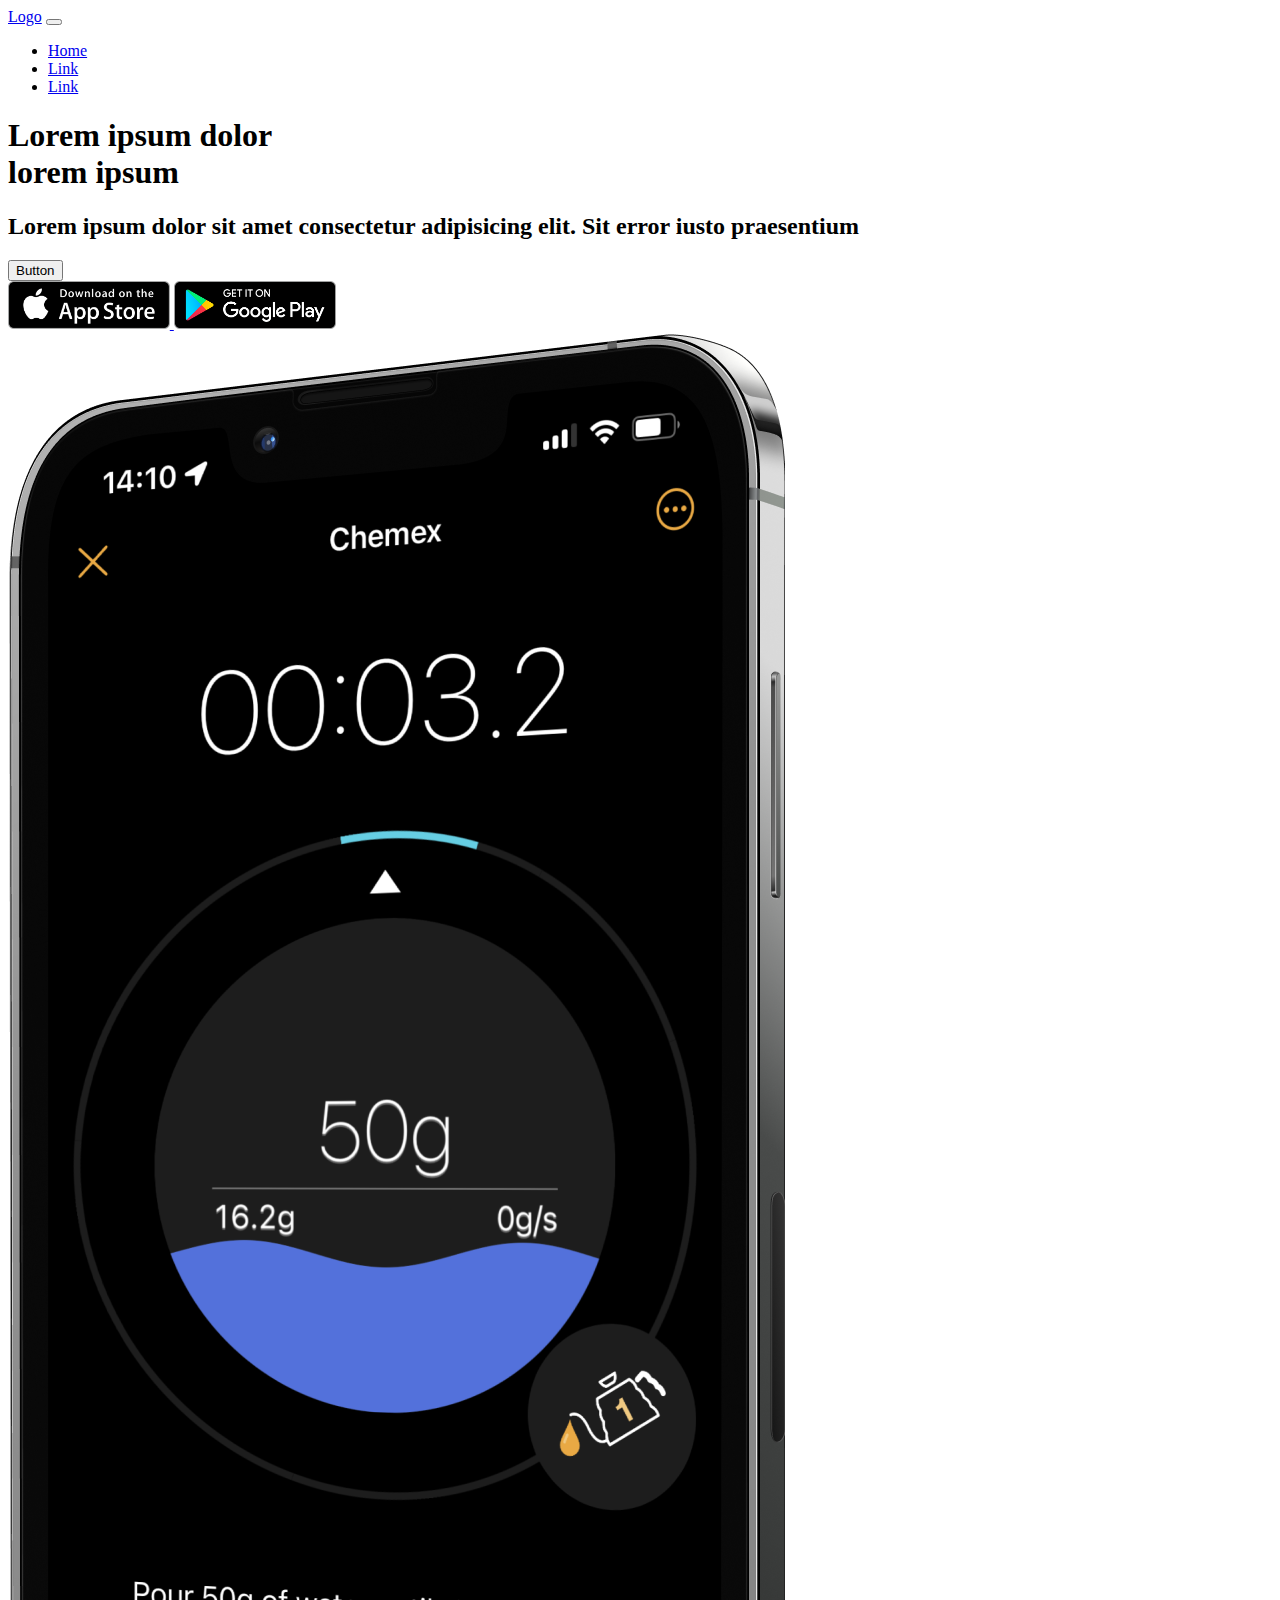
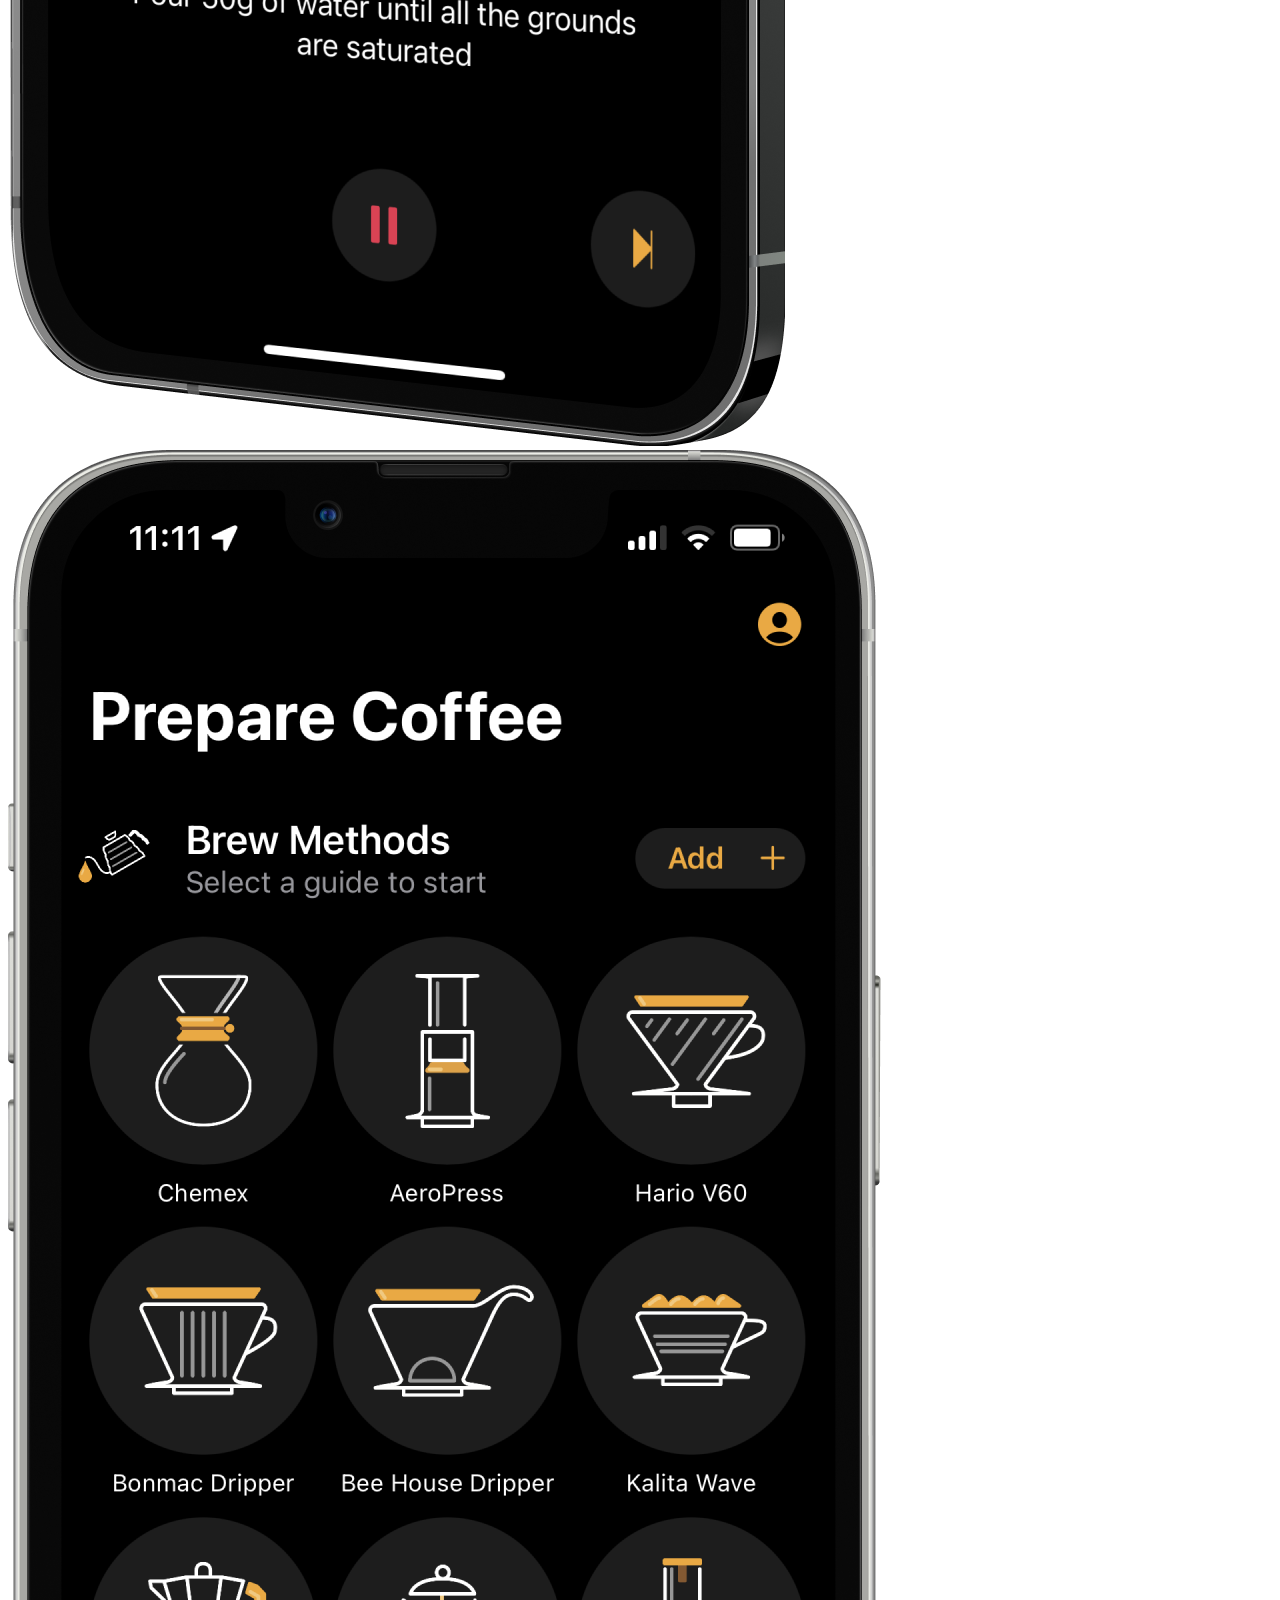
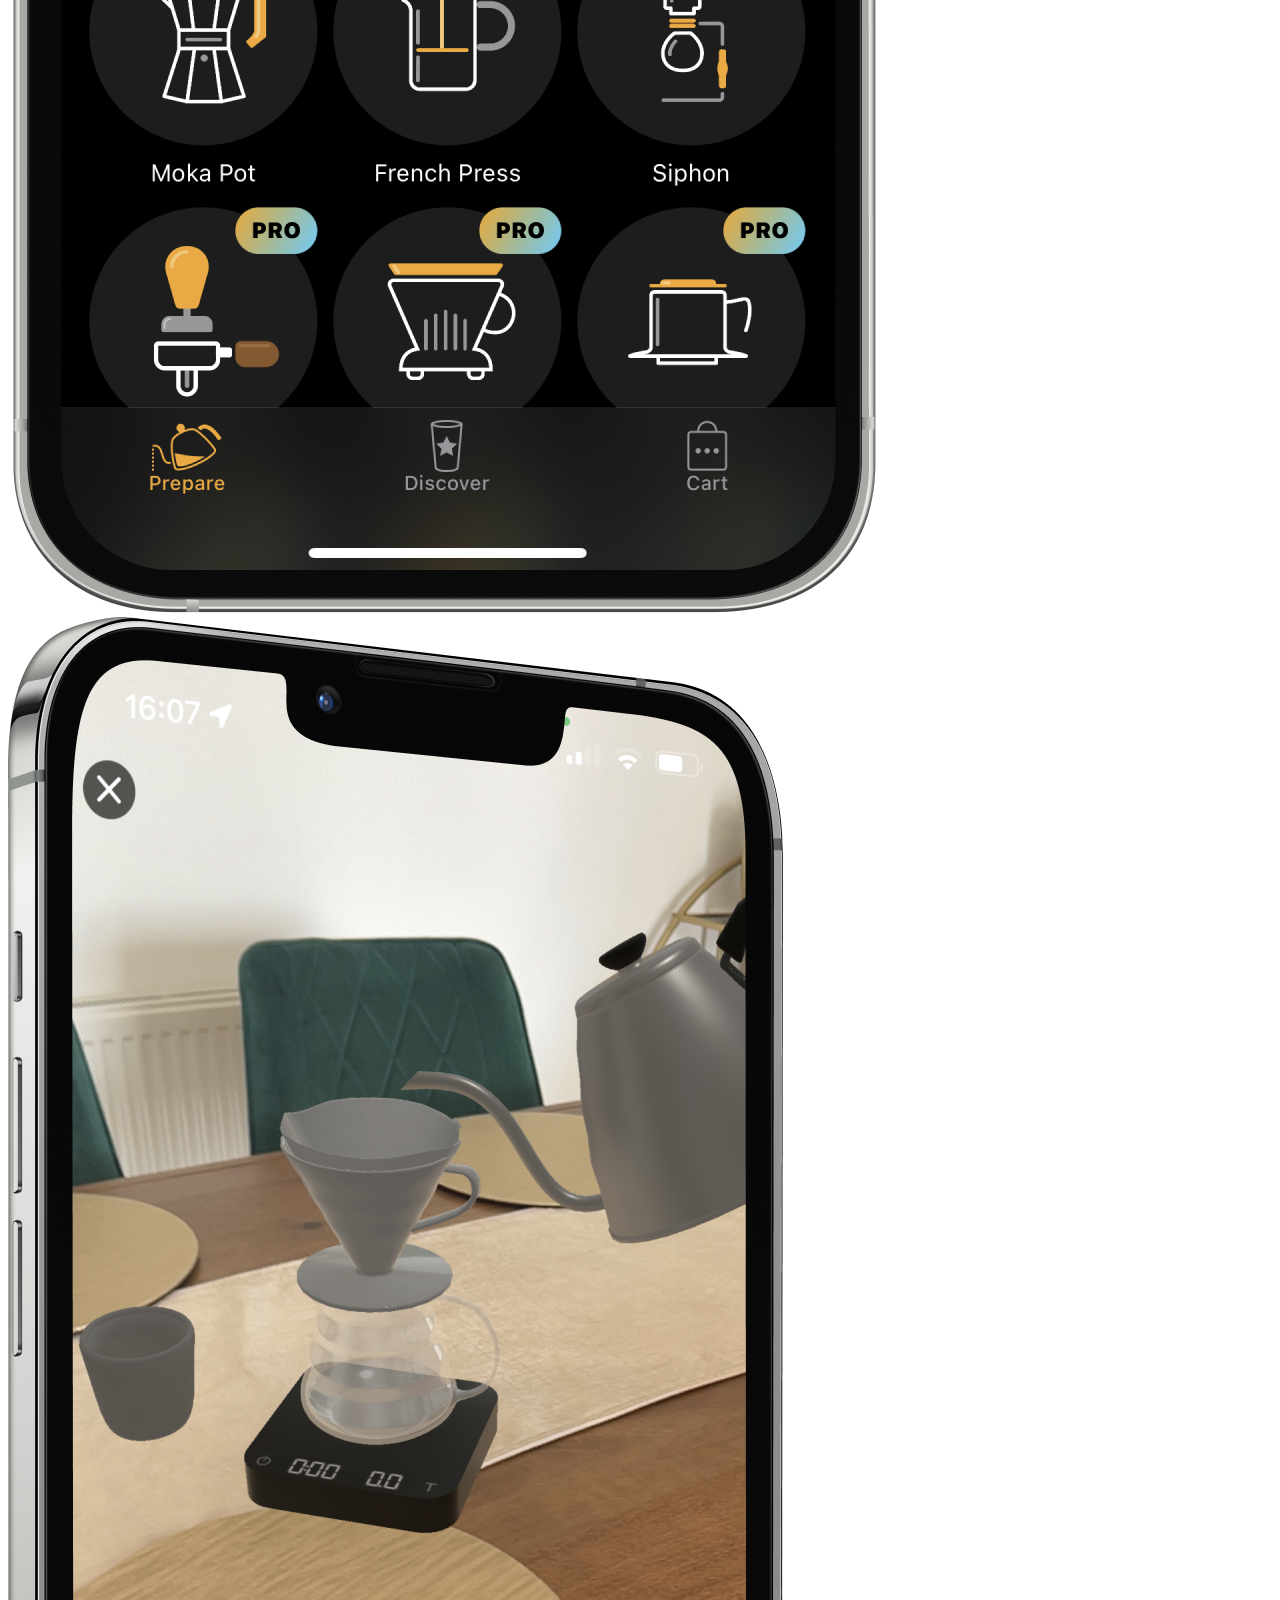
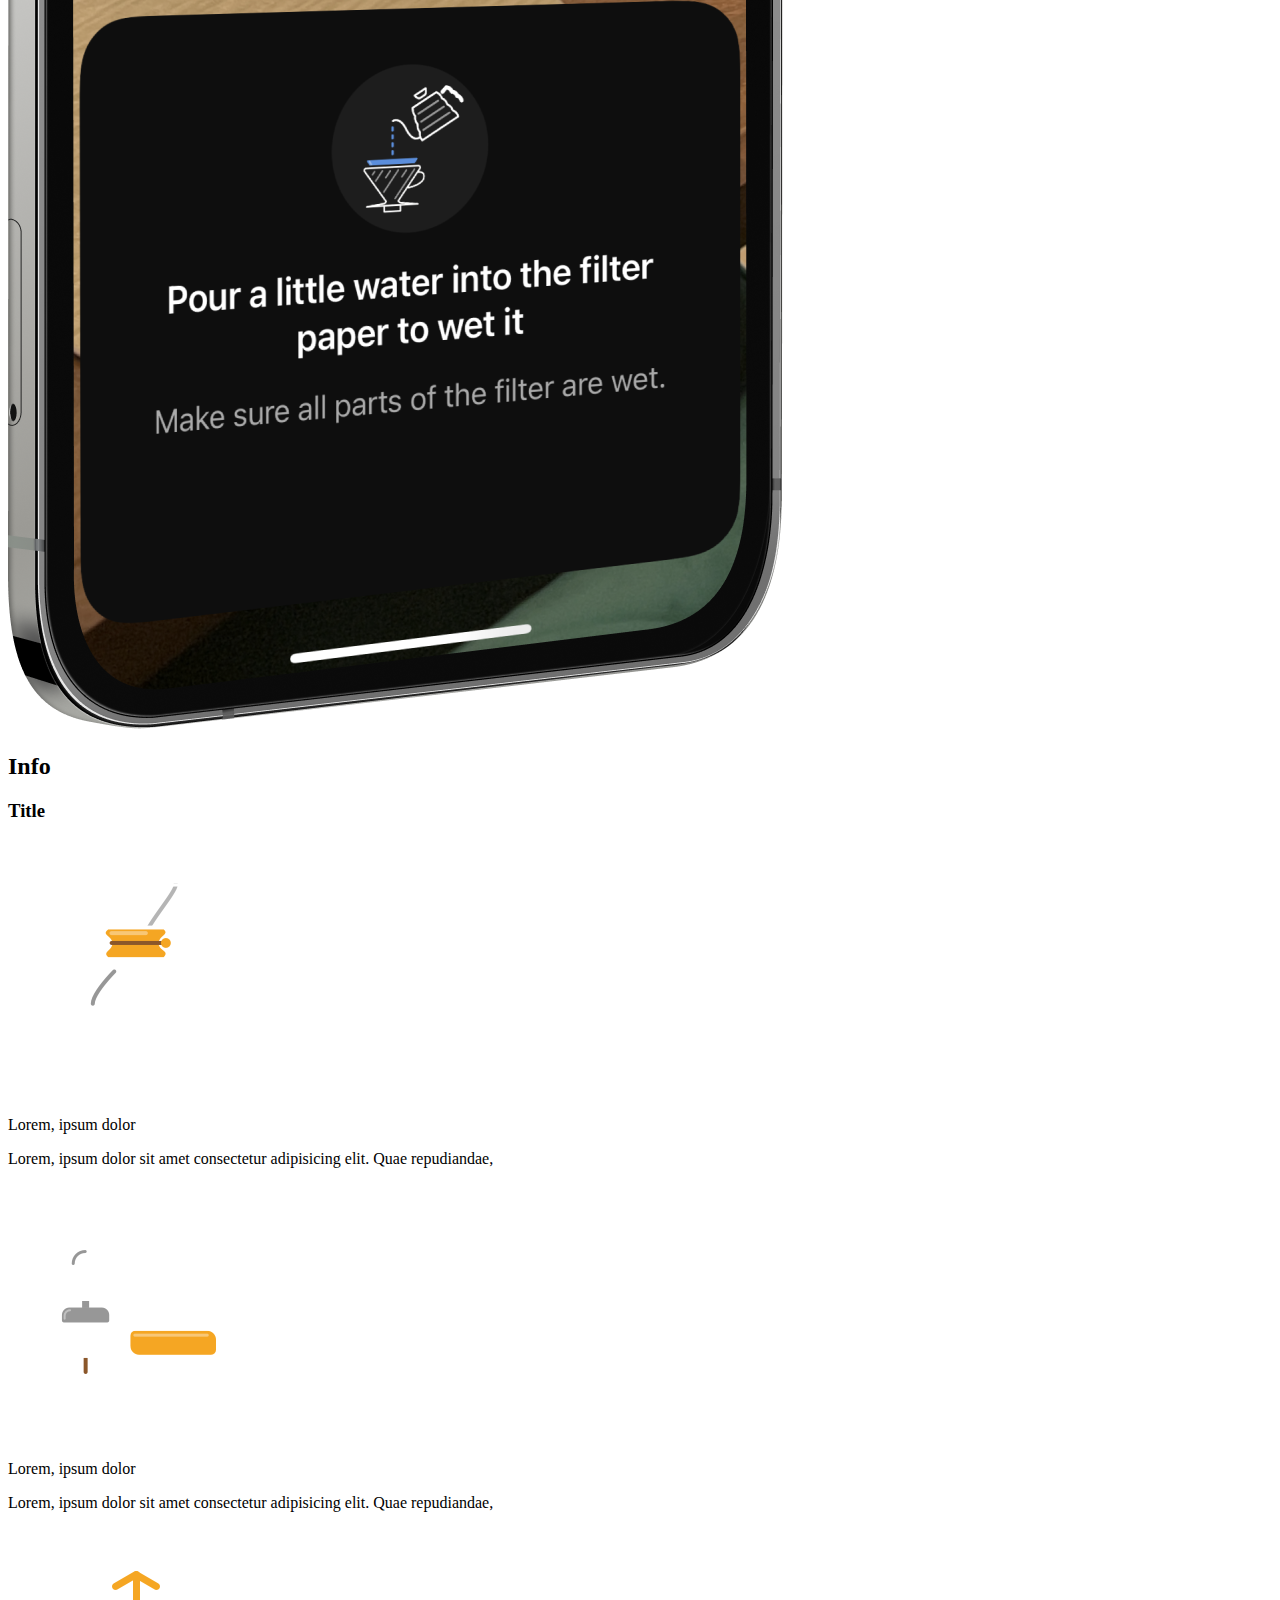
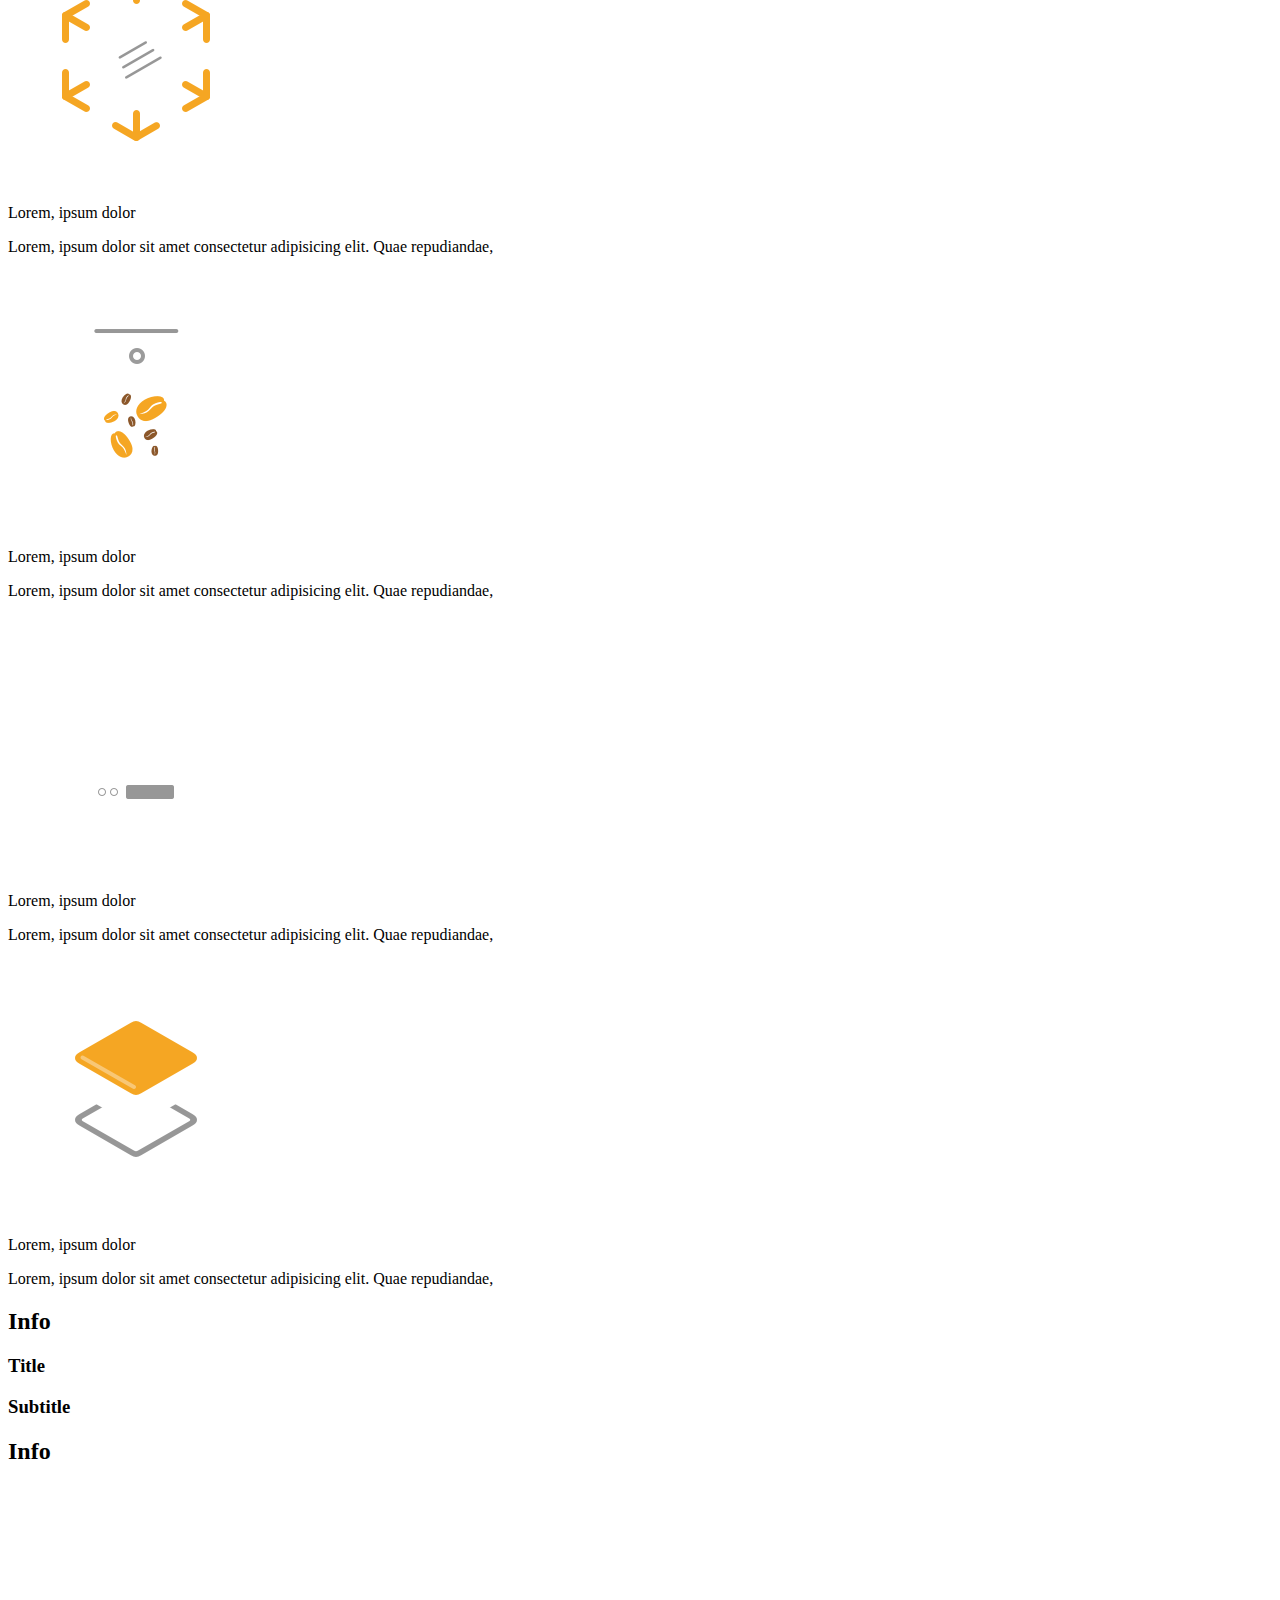
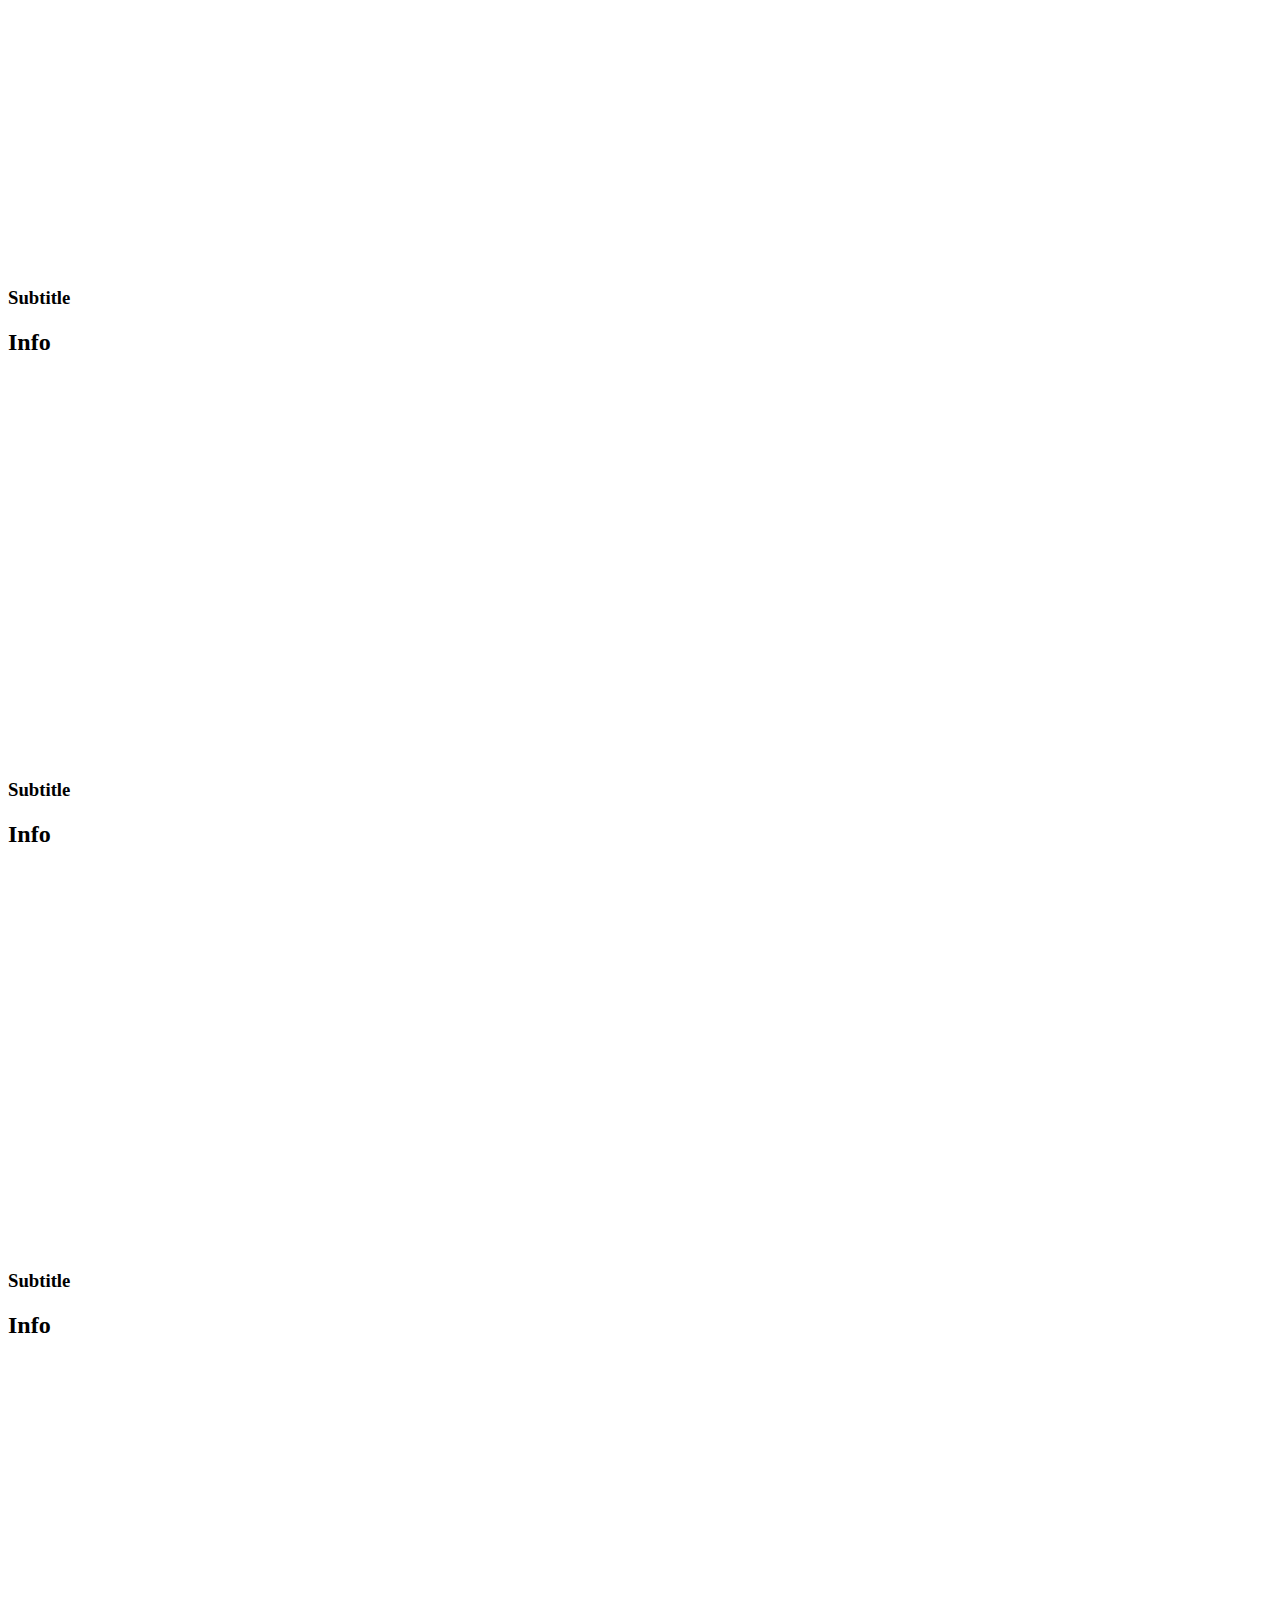
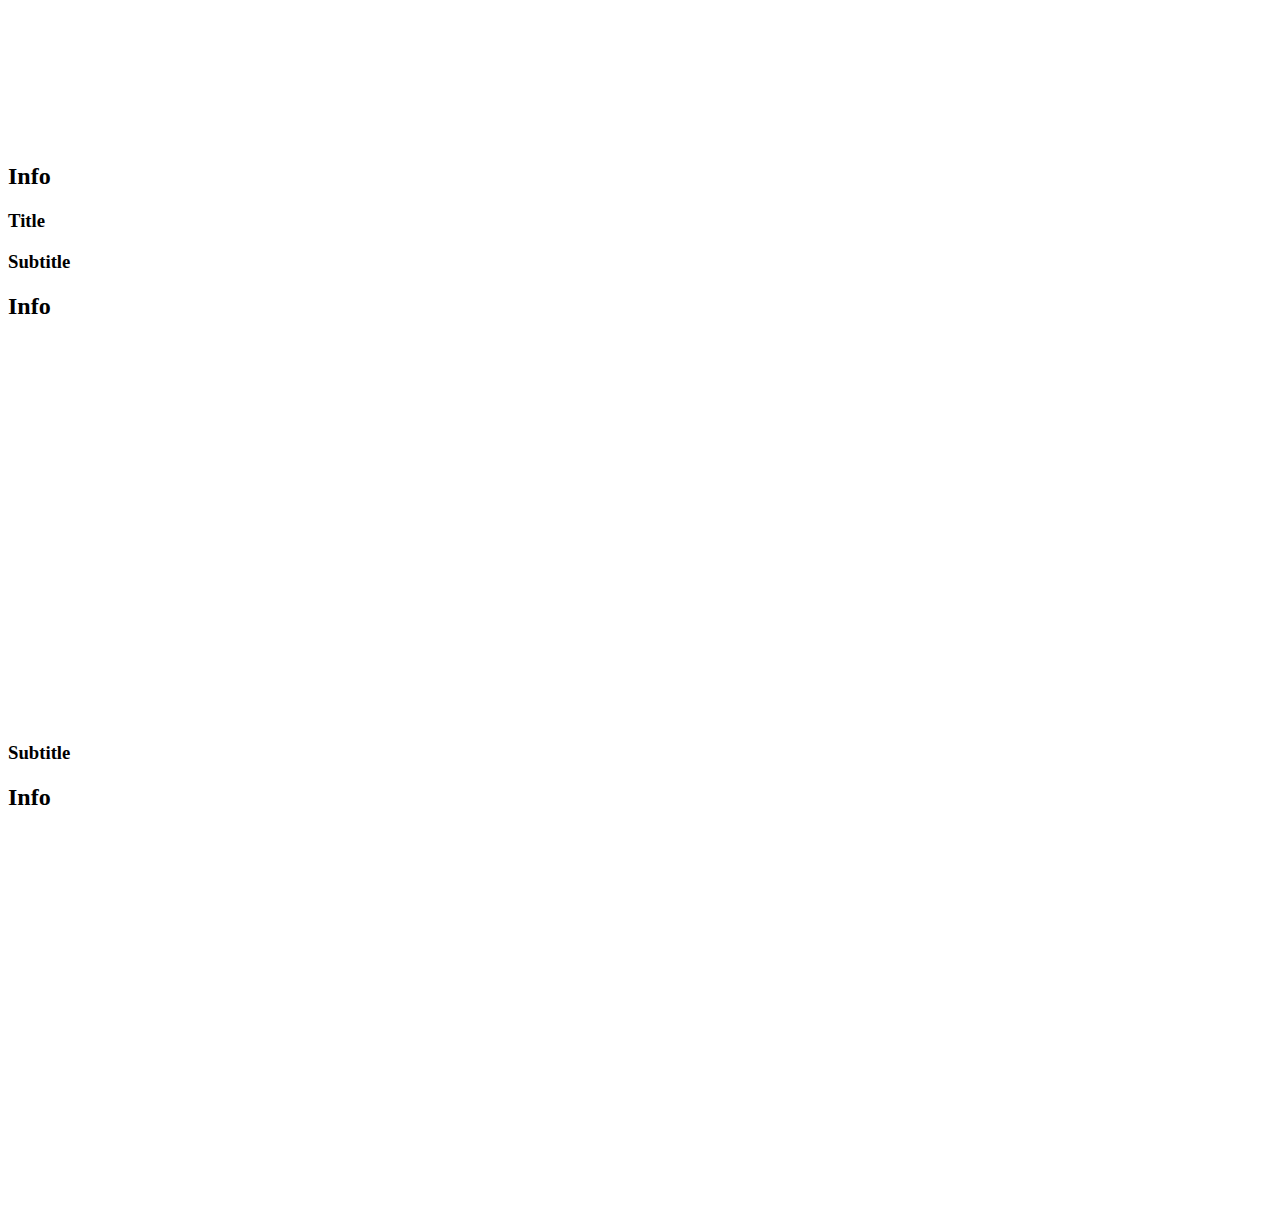
==== index.html @ 311f4de8 "Added assets. Create the style.css file for custom CSS Classes needed." ====
<!DOCTYPE html>
<html lang="en">
  <head>
    <meta charset="utf-8" />
    <meta name="viewport" content="width=device-width, initial-scale=1" />
    <title>Bootstrap demo</title>
    <link
      href="https://cdn.jsdelivr.net/npm/bootstrap@5.3.0-alpha3/dist/css/bootstrap.min.css"
      rel="stylesheet"
      integrity="sha384-KK94CHFLLe+nY2dmCWGMq91rCGa5gtU4mk92HdvYe+M/SXH301p5ILy+dN9+nJOZ"
      crossorigin="anonymous"
    />
    <link rel="stylesheet" href="./assets/css/style.css" />
  </head>
  <body class="bg-black text-white">
    <header>
      <nav class="navbar navbar-expand-lg navbar-dark">
        <div class="container">
          <a class="navbar-brand" href="/">Logo</a>
          <button
            class="navbar-toggler"
            type="button"
            data-bs-toggle="collapse"
            data-bs-target="#btn-toggler"
            aria-controls="btn-toggler"
            aria-expanded="false"
            aria-label="Toggle navigation"
          >
            <span class="navbar-toggler-icon"></span>
          </button>

          <div class="collapse navbar-collapse" id="btn-toggler">
            <ul class="navbar-nav me-auto mb-2 mb-lg-0">
              <li class="nav-item">
                <a class="nav-link active" aria-current="page" href="/">Home</a>
              </li>
              <li class="nav-item">
                <a class="nav-link" href="/">Link</a>
              </li>
              <li class="btn btn-warning rounded-pill nav-item">
                <a class="nav-link" href="/">Link</a>
              </li>
            </ul>
          </div>
        </div>
      </nav>
    </header>

    <main class="container">
      <h1 class="display-3">
        Lorem ipsum dolor <br /><span class="text-warning">lorem ipsum</span>
      </h1>
      <h2 class="fs-3">
        Lorem ipsum dolor sit amet consectetur adipisicing elit. Sit error iusto praesentium
      </h2>
      <div class="d-flex justify-content-center">
        <button class="btn btn-lg btn-warning text-black">Button</button>
      </div>
      <div class="d-flex justify-content-evenly">
        <a href="/">
          <img
            height="48"
            class="w-auto"
            src="./assets/images/app-store-badge.png"
            alt="download from App Store'"
          />
        </a>
        <a href="/">
          <img
            height="48"
            class="w-auto"
            src="./assets/images/play-store-badge.png"
            alt="download from Google Play'"
          />
        </a>
      </div>

      <div class="row row-cols-3">
        <img class="col" src="./assets/images/01.png" alt="" srcset="" />
        <img class="col" src="./assets/images/02.png" alt="" srcset="" />
        <img class="col" src="./assets/images/03.png" alt="" srcset="" />
      </div>

      <section class="container d-flex flex-column align-items-center">
        <h2 class="fs-4 text-uppercase text-secondary">Info</h2>
        <h3 class="fs-2">Title</h3>

        <div class="row row-cols-1">
          <div class="col row">
            <div class="col-3">
              <div class="bg-dark">
                <img class="img-fluid" src="./assets/images/Chemex.png" alt="" />
              </div>
            </div>
            <div class="col-9">
              <div class="d-flex flex-column">
                <p class="fs-5 fw-bold">Lorem, ipsum dolor</p>
                <p class="fs-6 text-secondary">
                  Lorem, ipsum dolor sit amet consectetur adipisicing elit. Quae repudiandae,
                </p>
              </div>
            </div>
          </div>
          <div class="col row">
            <div class="col-3">
              <div class="bg-dark">
                <img class="img-fluid" src="./assets/images/Espresso.png" alt="" />
              </div>
            </div>
            <div class="col-9">
              <div class="d-flex flex-column">
                <p class="fs-5 fw-bold">Lorem, ipsum dolor</p>
                <p class="fs-6 text-secondary">
                  Lorem, ipsum dolor sit amet consectetur adipisicing elit. Quae repudiandae,
                </p>
              </div>
            </div>
          </div>
          <div class="col row">
            <div class="col-3">
              <div class="bg-dark">
                <img class="img-fluid" src="./assets/images/AR-Mode.png" alt="" />
              </div>
            </div>
            <div class="col-9">
              <div class="d-flex flex-column">
                <p class="fs-5 fw-bold">Lorem, ipsum dolor</p>
                <p class="fs-6 text-secondary">
                  Lorem, ipsum dolor sit amet consectetur adipisicing elit. Quae repudiandae,
                </p>
              </div>
            </div>
          </div>
          <div class="col row">
            <div class="col-3">
              <div class="bg-dark">
                <img class="img-fluid" src="./assets/images/Coffee-Beans.png" alt="" />
              </div>
            </div>
            <div class="col-9">
              <div class="d-flex flex-column">
                <p class="fs-5 fw-bold">Lorem, ipsum dolor</p>
                <p class="fs-6 text-secondary">
                  Lorem, ipsum dolor sit amet consectetur adipisicing elit. Quae repudiandae,
                </p>
              </div>
            </div>
          </div>
          <div class="col row">
            <div class="col-3">
              <div class="bg-dark">
                <img class="img-fluid" src="./assets/images/Scale.png" alt="" />
              </div>
            </div>
            <div class="col-9">
              <div class="d-flex flex-column">
                <p class="fs-5 fw-bold">Lorem, ipsum dolor</p>
                <p class="fs-6 text-secondary">
                  Lorem, ipsum dolor sit amet consectetur adipisicing elit. Quae repudiandae,
                </p>
              </div>
            </div>
          </div>
          <div class="col row">
            <div class="col-3">
              <div class="bg-dark">
                <img class="img-fluid" src="./assets/images/Automation.png" alt="" />
              </div>
            </div>
            <div class="col-9">
              <div class="d-flex flex-column">
                <p class="fs-5 fw-bold">Lorem, ipsum dolor</p>
                <p class="fs-6 text-secondary">
                  Lorem, ipsum dolor sit amet consectetur adipisicing elit. Quae repudiandae,
                </p>
              </div>
            </div>
          </div>
        </div>
      </section>

      <section class="container d-flex flex-column align-items-center">
        <h2 class="fs-4 text-uppercase text-secondary">Info</h2>
        <h3 class="fs-2">Title</h3>

        <div class="d-flex flex-column align-items-center bg-dark w-100 rounded-4">
          <h3 class="fs-3 card-title text-white">Subtitle</h3>
          <h2 class="fs-6 text-secondary">Info</h2>
          <div class="custom-image-wrapper">
            <div
              class="h-100 w-auto custom-image"
              style="background-image: url('./assets/images/Espresso-Timer.png')"
            />
          </div>
        </div>

        <div class="d-flex flex-column align-items-center bg-dark w-100 rounded-4">
          <h3 class="fs-3 card-title text-white">Subtitle</h3>
          <h2 class="fs-6 text-secondary">Info</h2>
          <div class="custom-image-wrapper">
            <div
              class="h-100 w-auto custom-image"
              style="background-image: url('./assets/images/Espresso-Timer.png')"
            />
          </div>
        </div>

        <div class="d-flex flex-column align-items-center bg-dark w-100 rounded-4">
          <h3 class="fs-3 card-title text-white">Subtitle</h3>
          <h2 class="fs-6 text-secondary">Info</h2>
          <div class="custom-image-wrapper">
            <div
              class="h-100 w-auto custom-image"
              style="background-image: url('./assets/images/Espresso-Timer.png')"
            />
          </div>
        </div>

        <div class="d-flex flex-column align-items-center bg-dark w-100 rounded-4">
          <h3 class="fs-3 card-title text-white">Subtitle</h3>
          <h2 class="fs-6 text-secondary">Info</h2>
          <div class="custom-image-wrapper">
            <div
              class="h-100 w-auto custom-image"
              style="background-image: url('./assets/images/Espresso-Timer.png')"
            />
          </div>
        </div>
      </section>

      <section class="container d-flex flex-column align-items-center">
        <h2 class="fs-4 text-uppercase text-secondary">Info</h2>
        <h3 class="fs-2">Title</h3>

        <div class="d-flex flex-column align-items-center bg-dark w-100 rounded-4">
          <h3 class="fs-3 card-title text-white">Subtitle</h3>
          <h2 class="fs-6 text-secondary">Info</h2>
          <div class="custom-image-wrapper">
            <div
              class="h-100 w-auto custom-image"
              style="background-image: url('./assets/images/Espresso-Timer.png')"
            />
          </div>
        </div>

        <div class="d-flex flex-column align-items-center bg-dark w-100 rounded-4">
          <h3 class="fs-3 card-title text-white">Subtitle</h3>
          <h2 class="fs-6 text-secondary">Info</h2>
          <div class="custom-image-wrapper">
            <div
              class="h-100 w-auto custom-image"
              style="background-image: url('./assets/images/Espresso-Timer.png')"
            />
          </div>
        </div>
      </section>
    </main>

    <footer></footer>

    <script
      src="https://cdn.jsdelivr.net/npm/bootstrap@5.3.0-alpha3/dist/js/bootstrap.bundle.min.js"
      integrity="sha384-ENjdO4Dr2bkBIFxQpeoTz1HIcje39Wm4jDKdf19U8gI4ddQ3GYNS7NTKfAdVQSZe"
      crossorigin="anonymous"
    ></script>
    <script
      src="https://cdn.jsdelivr.net/npm/@popperjs/core@2.11.7/dist/umd/popper.min.js"
      integrity="sha384-zYPOMqeu1DAVkHiLqWBUTcbYfZ8osu1Nd6Z89ify25QV9guujx43ITvfi12/QExE"
      crossorigin="anonymous"
    ></script>
    <script
      src="https://cdn.jsdelivr.net/npm/bootstrap@5.3.0-alpha3/dist/js/bootstrap.min.js"
      integrity="sha384-Y4oOpwW3duJdCWv5ly8SCFYWqFDsfob/3GkgExXKV4idmbt98QcxXYs9UoXAB7BZ"
      crossorigin="anonymous"
    ></script>
  </body>
</html>
---- assets/css/style.css ----
.custom-image {
  background-position: top;
  background-repeat: no-repeat;
  background-size: cover;
}

.custom-image-wrapper {
  width: 16rem;
  height: 24rem;
}
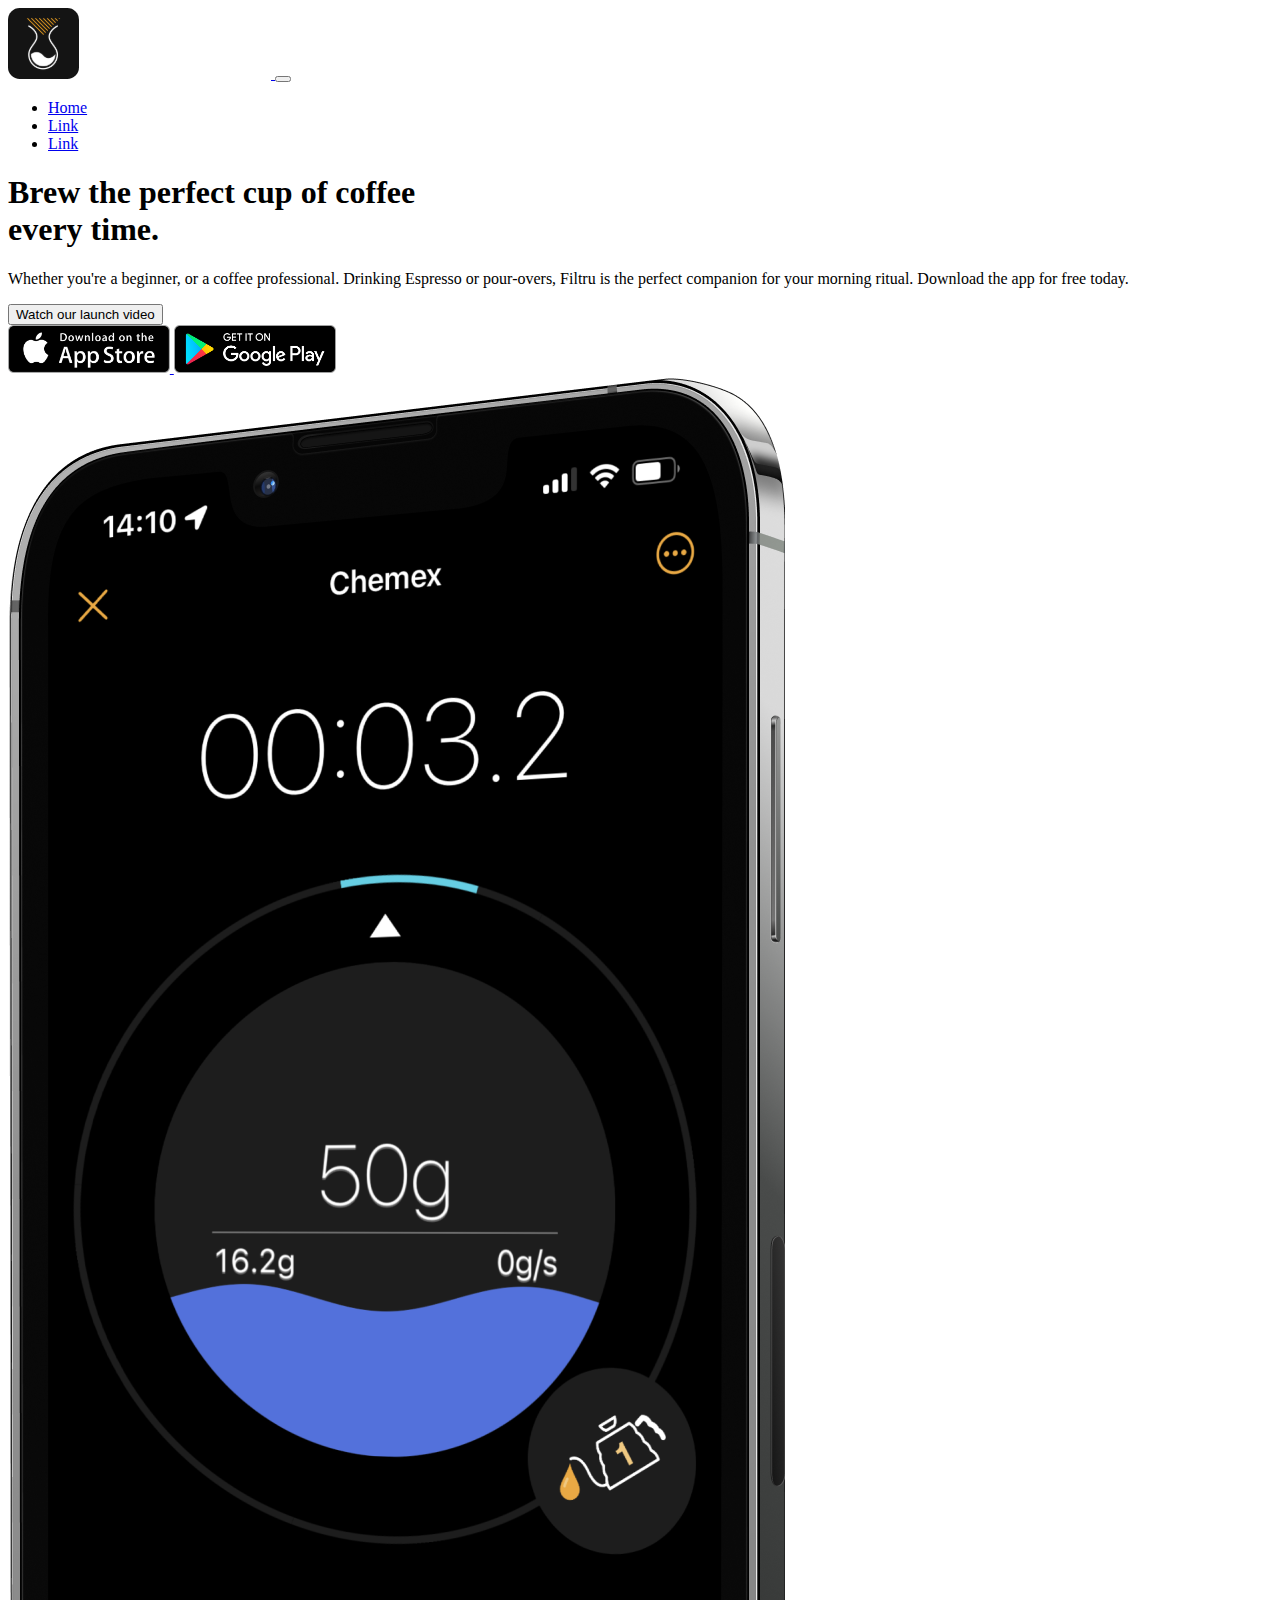
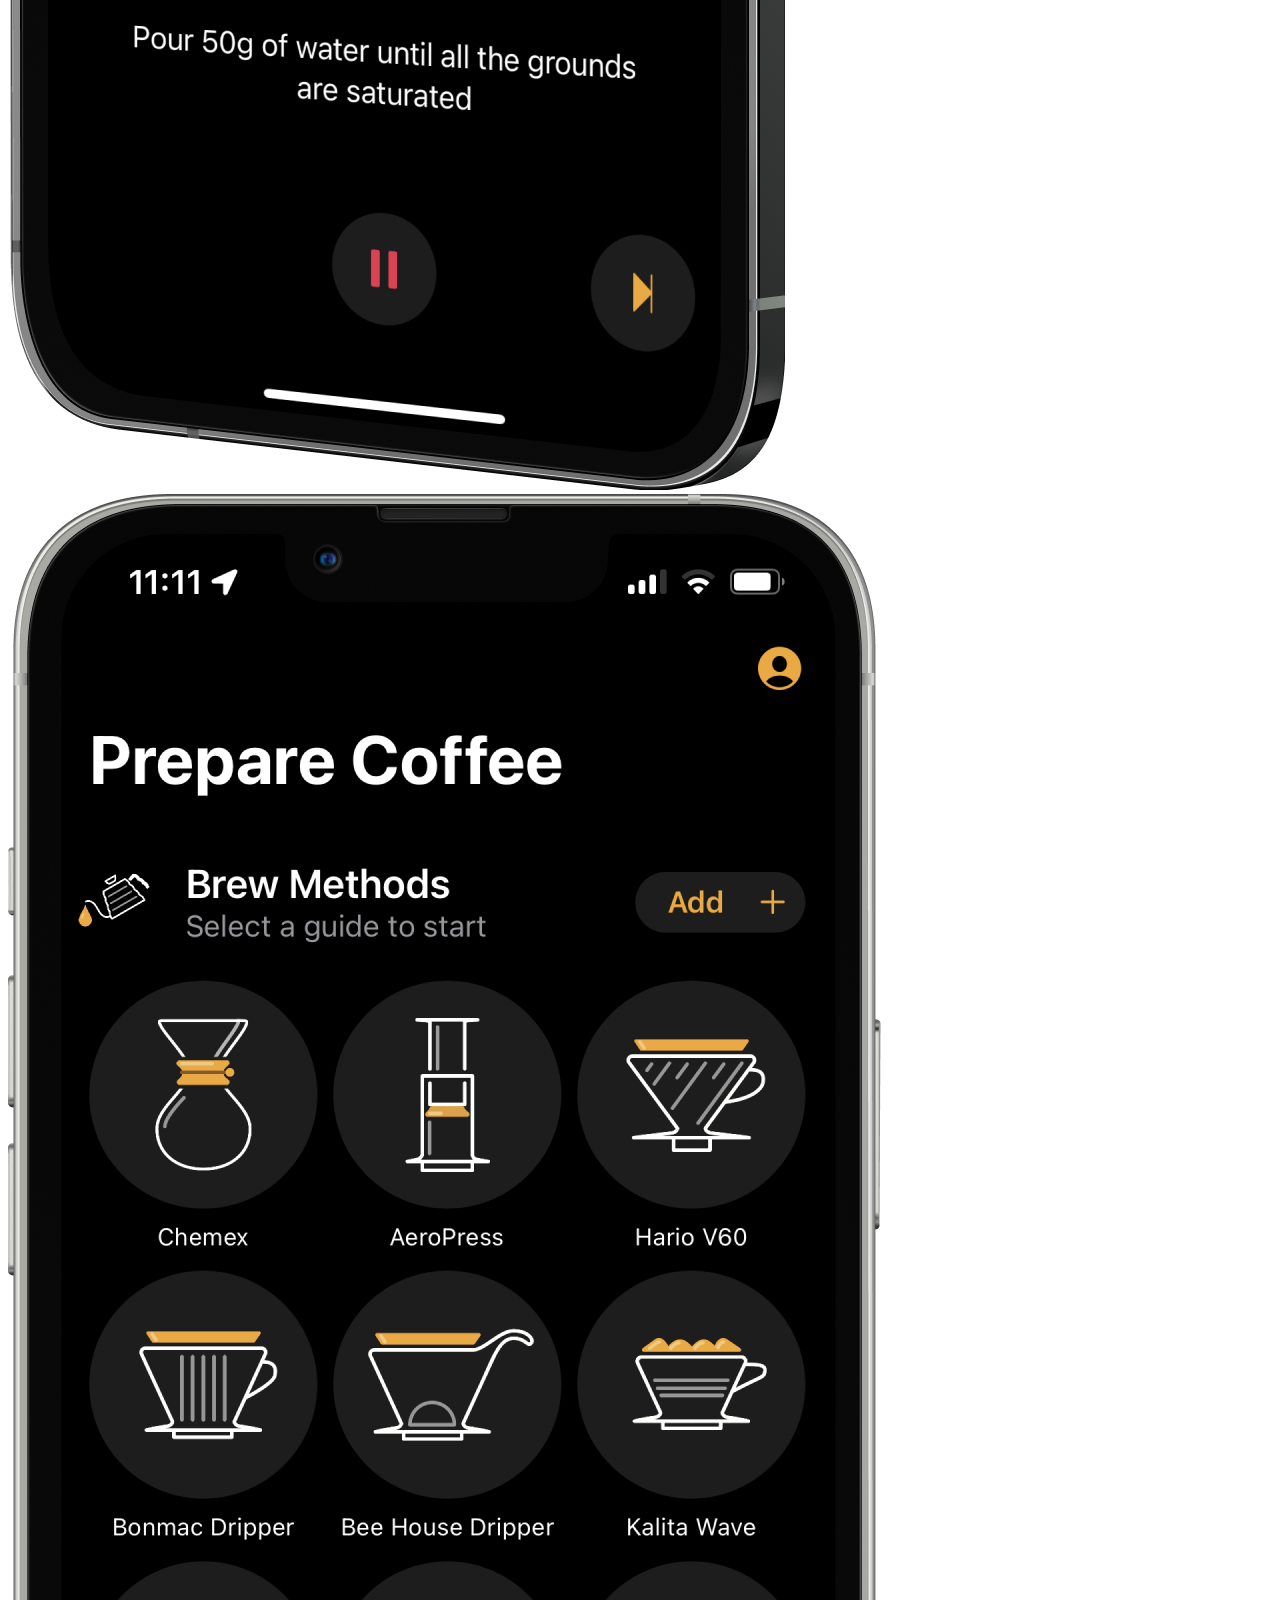
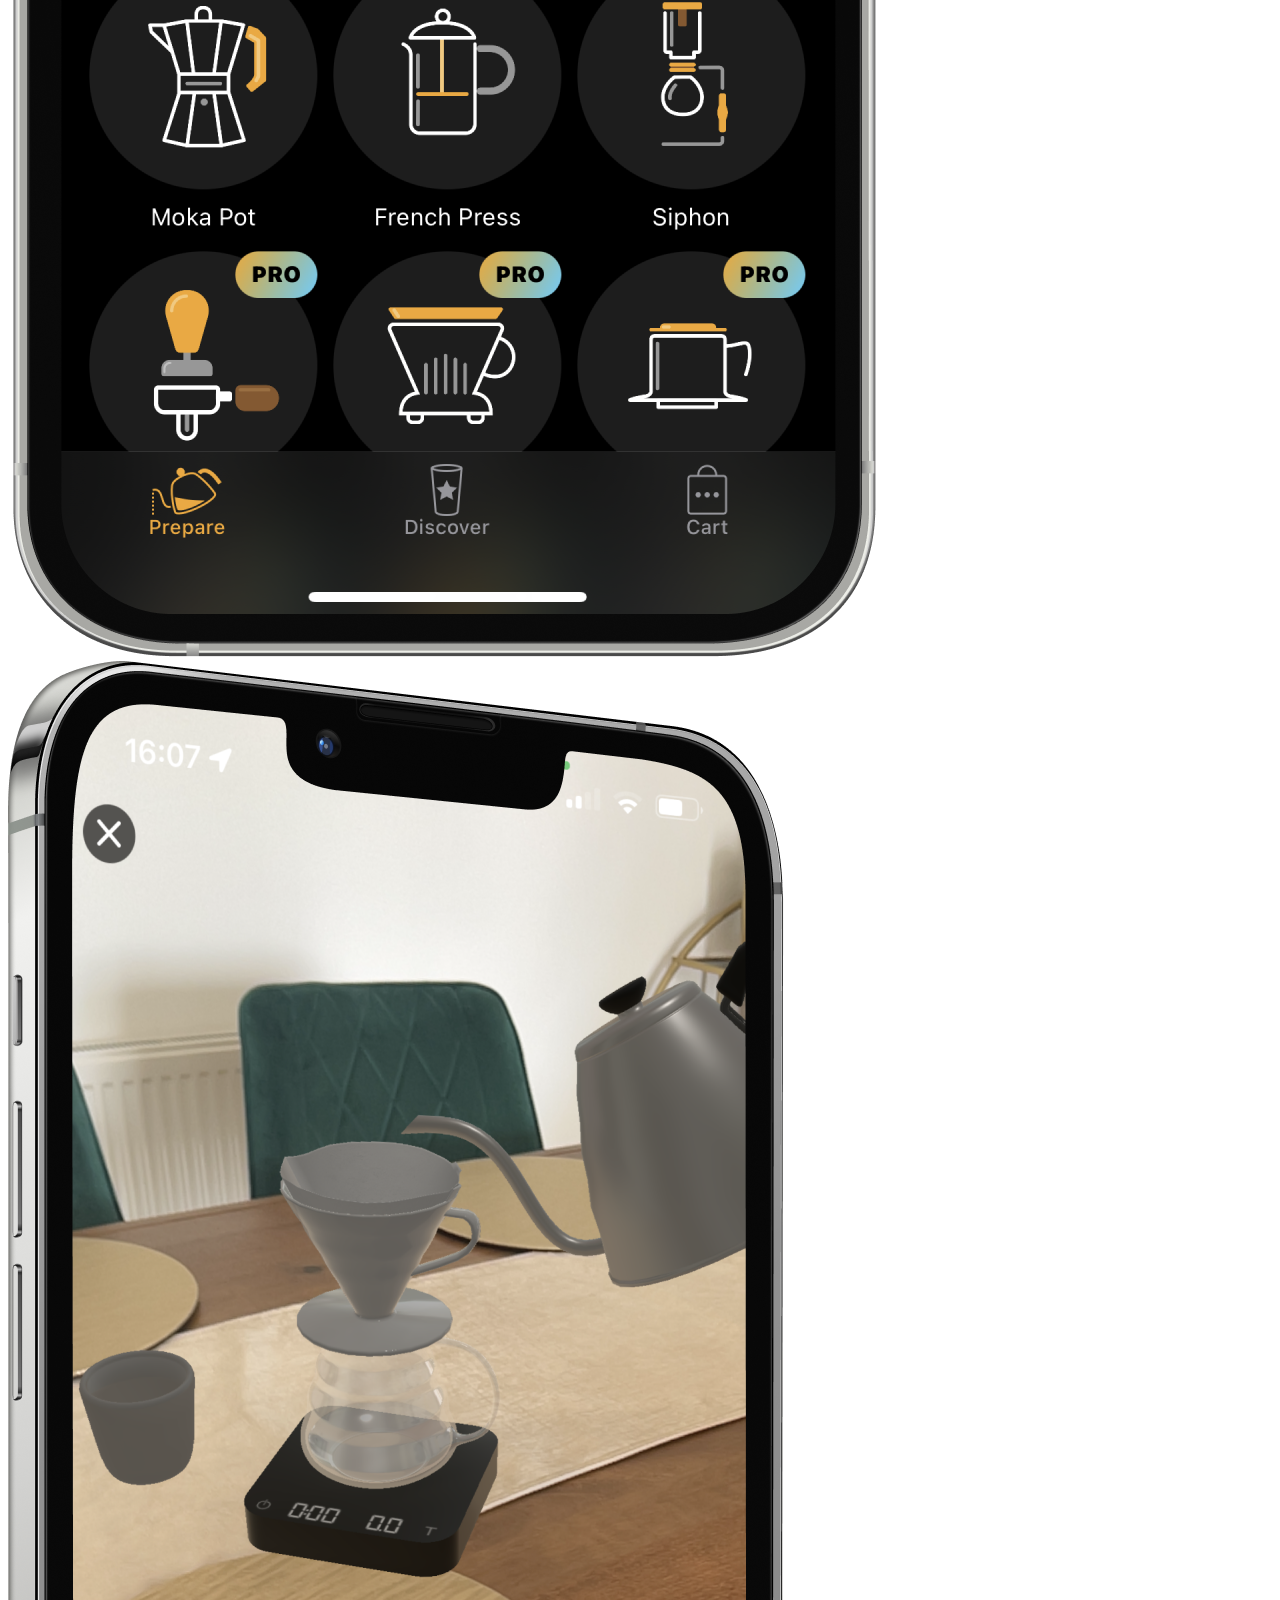
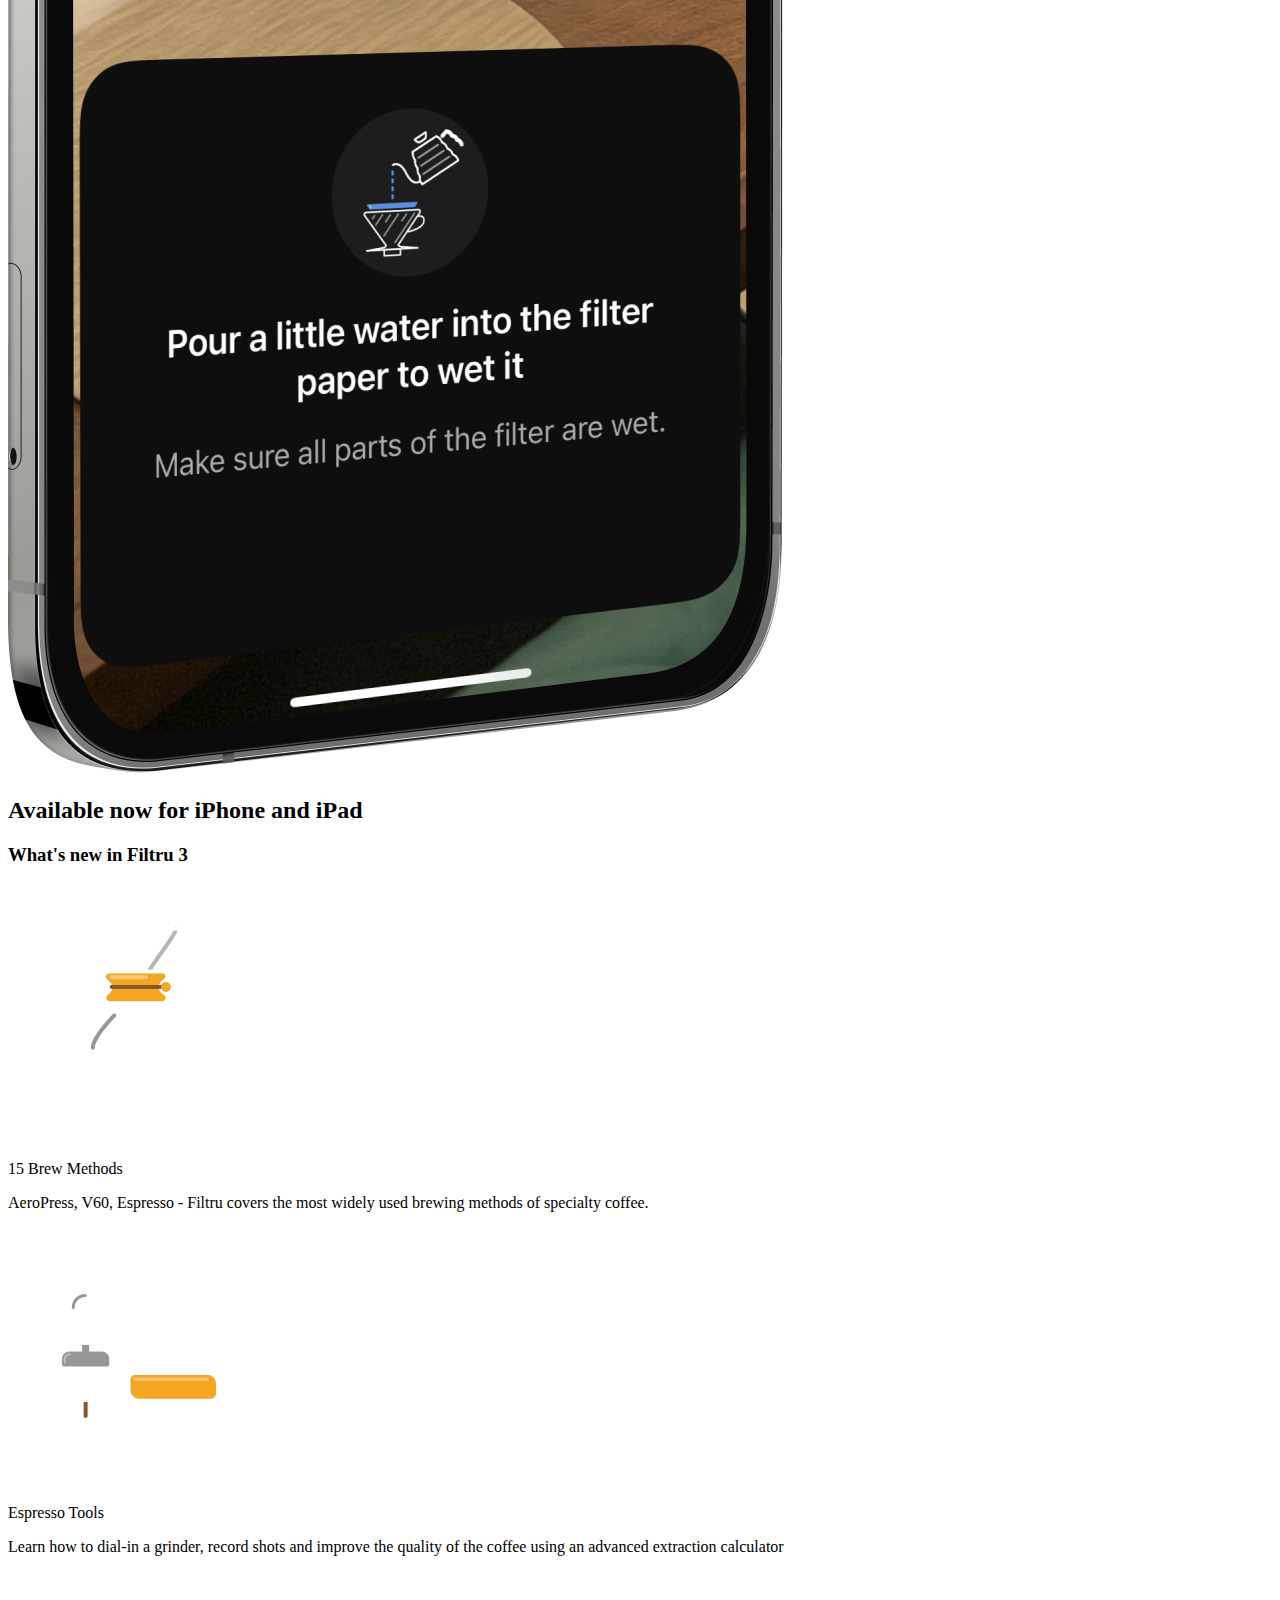
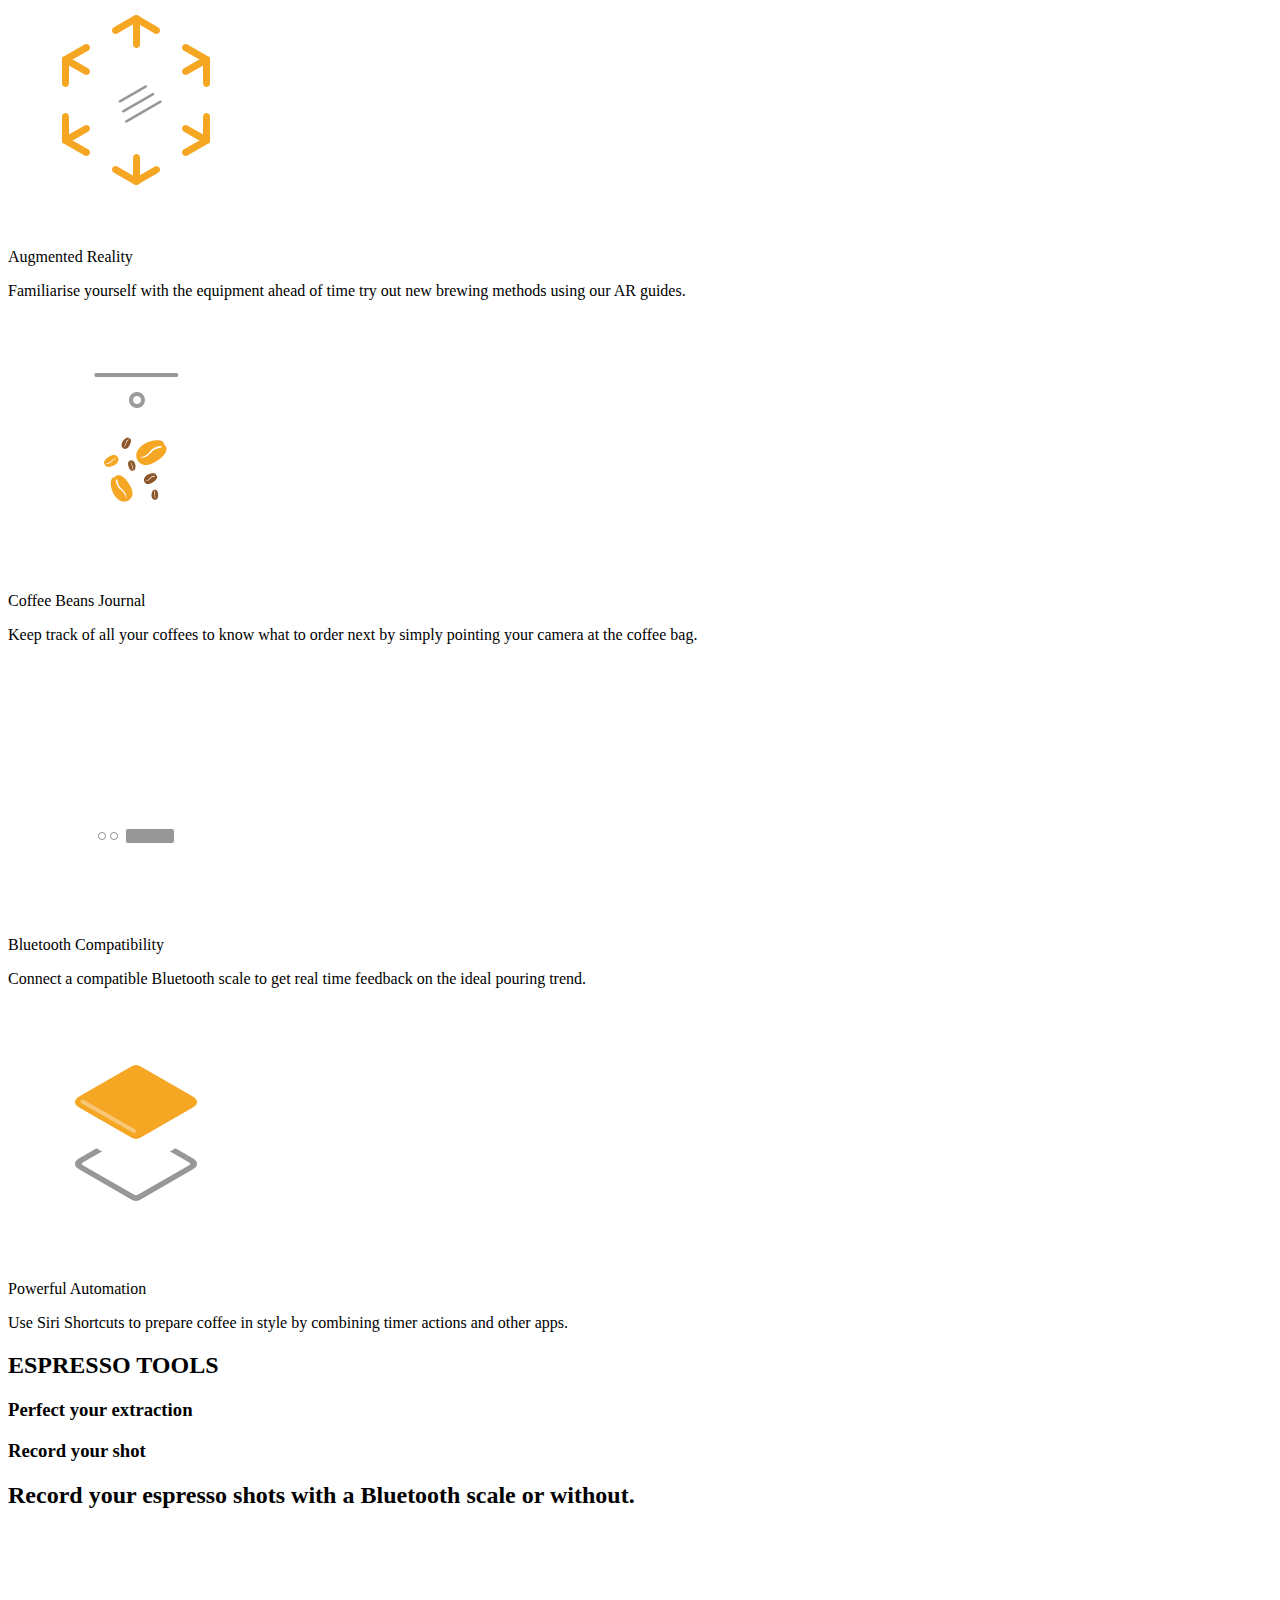
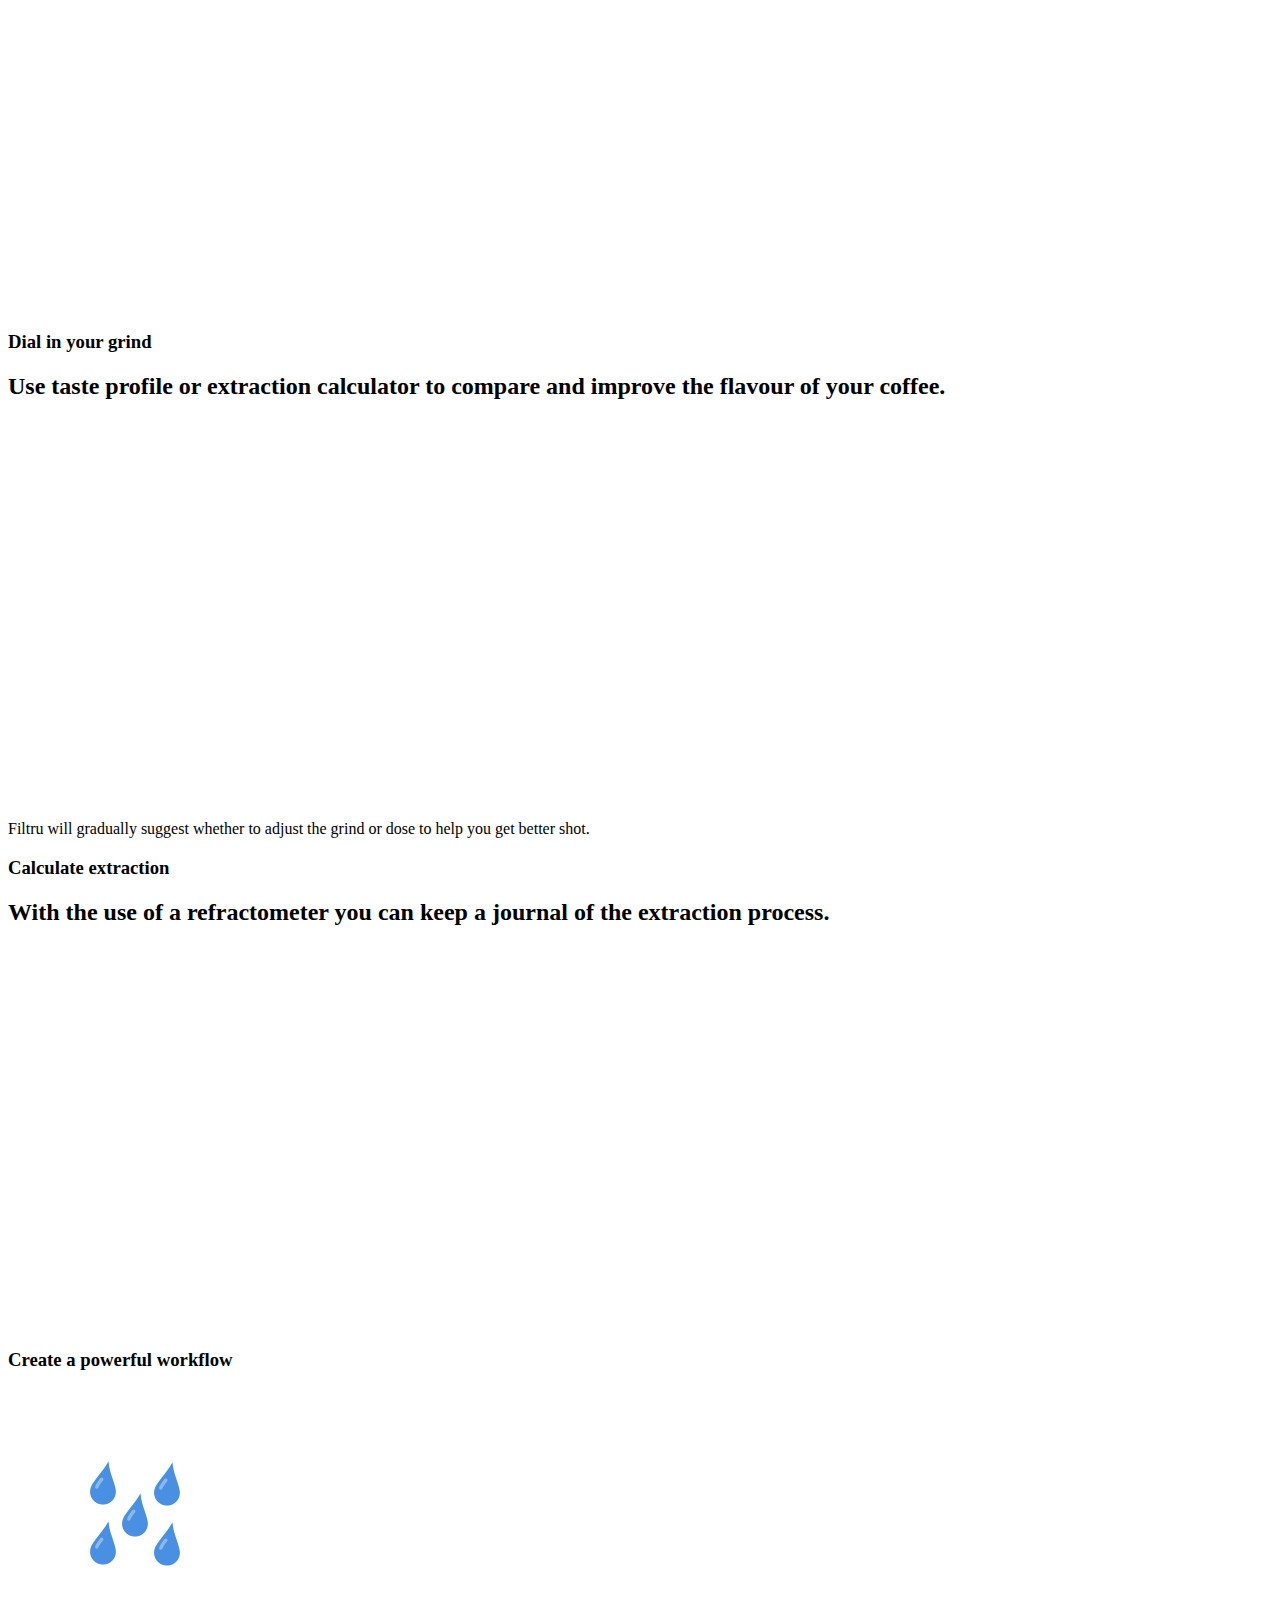
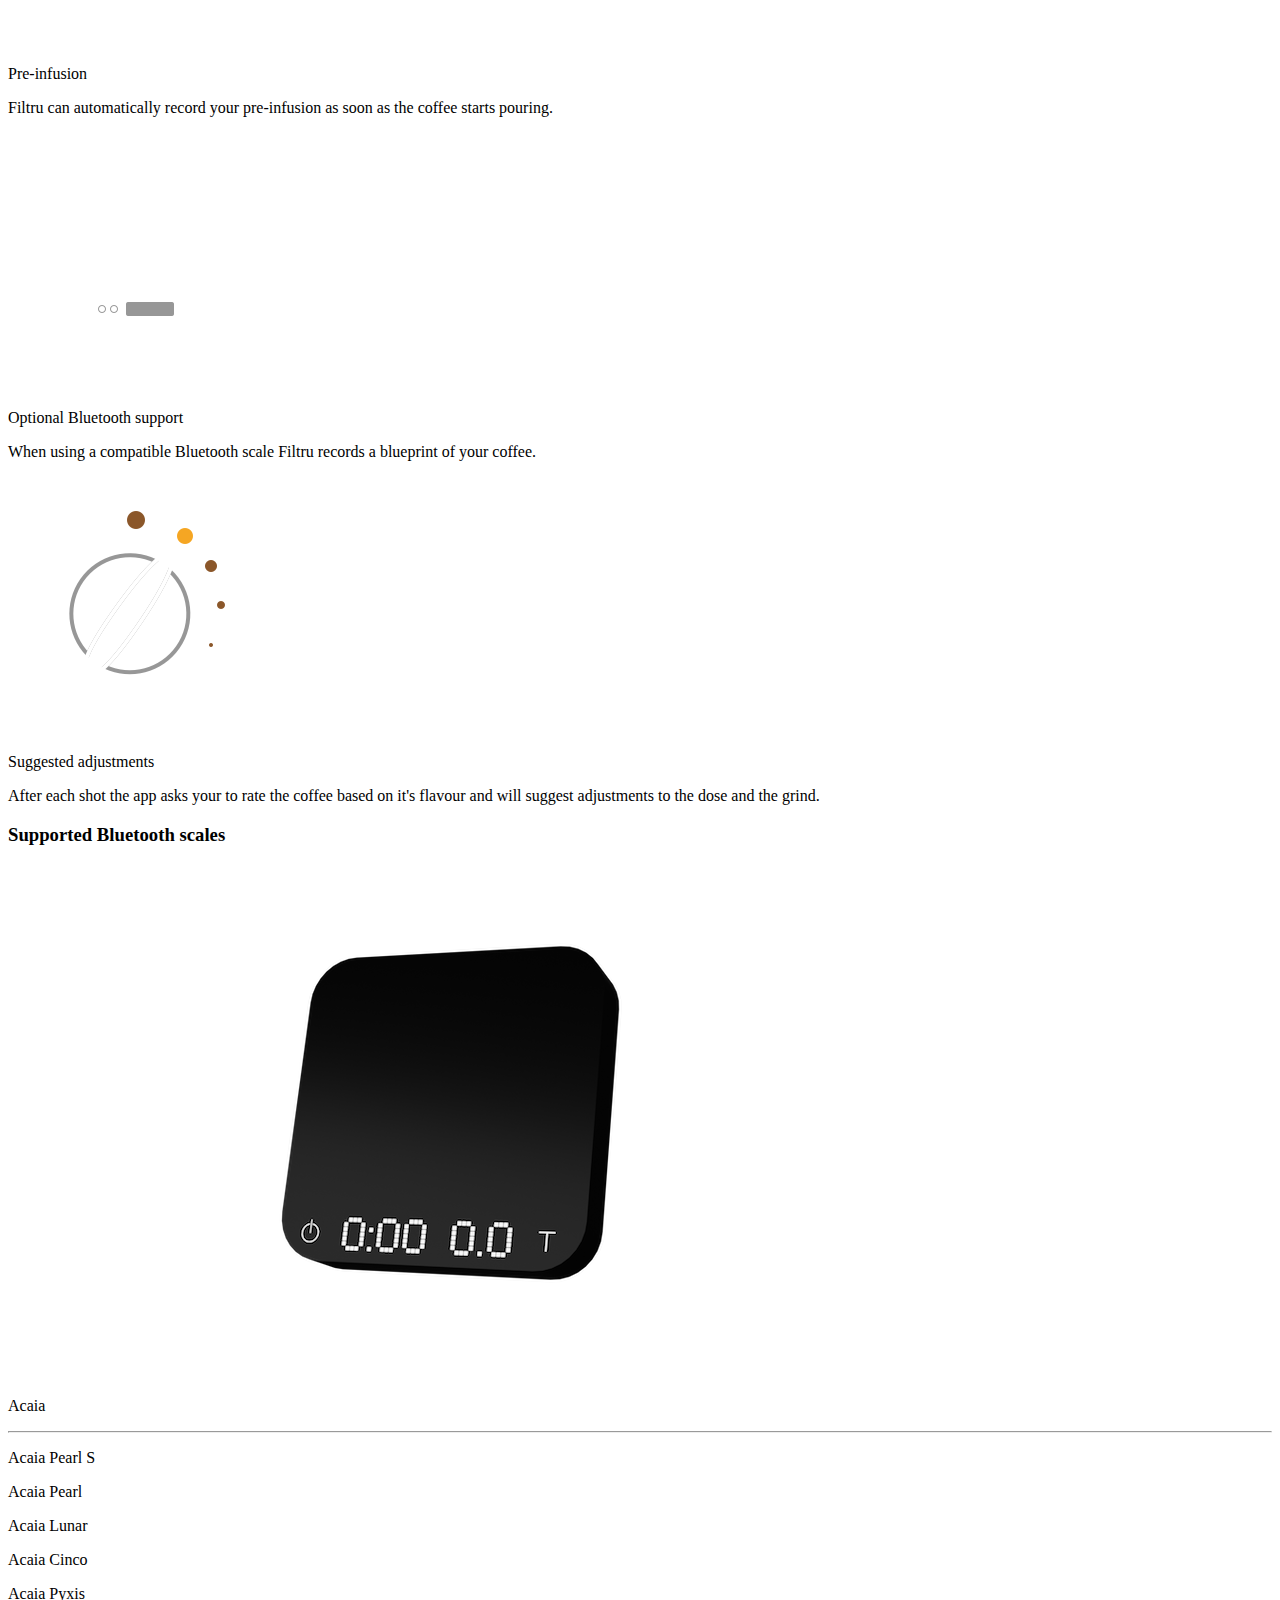
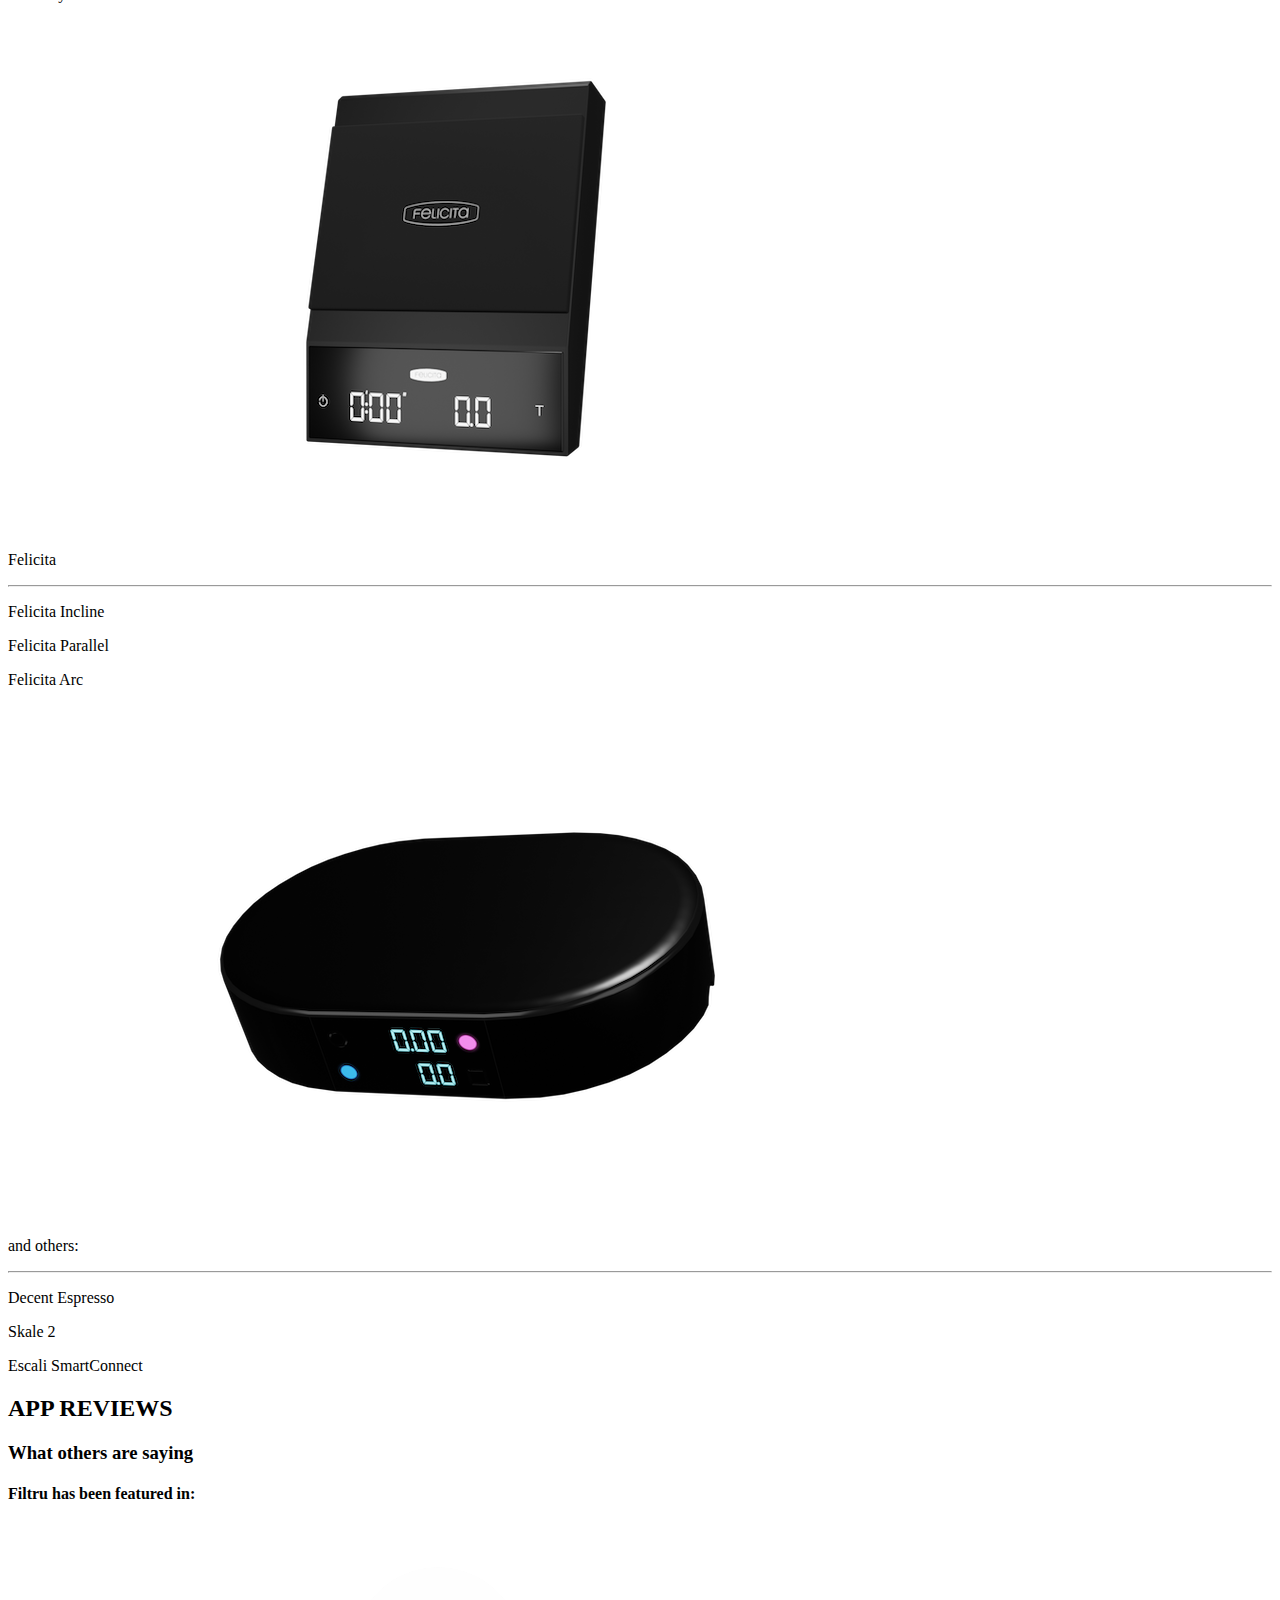
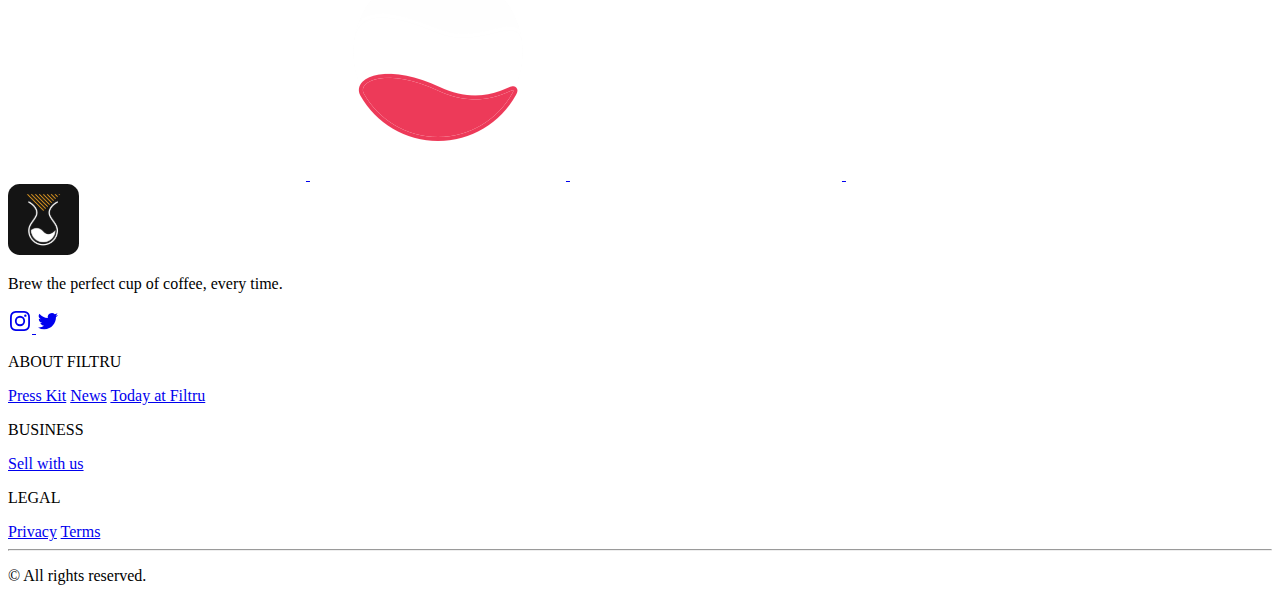
==== commit ec51eb5a: "modificare index.html" ====
--- a/index.html
+++ b/index.html
@@ -3,7 +3,7 @@
   <head>
     <meta charset="utf-8" />
     <meta name="viewport" content="width=device-width, initial-scale=1" />
-    <title>Bootstrap demo</title>
+    <title>Bootstrap demo </title>
     <link
       href="https://cdn.jsdelivr.net/npm/bootstrap@5.3.0-alpha3/dist/css/bootstrap.min.css"
       rel="stylesheet"
@@ -16,9 +16,11 @@
     <header>
       <nav class="navbar navbar-expand-lg navbar-dark">
         <div class="container">
-          <a class="navbar-brand" href="/">Logo</a>
+          <a class="navbar-brand" href="/">
+            <img src="./assets/images/logo-light.svg" alt="" class="w-75" />
+          </a>
           <button
-            class="navbar-toggler"
+            class="navbar-toggler border-0"
             type="button"
             data-bs-toggle="collapse"
             data-bs-target="#btn-toggler"
@@ -46,217 +48,379 @@
       </nav>
     </header>
 
-    <main class="container">
-      <h1 class="display-3">
-        Lorem ipsum dolor <br /><span class="text-warning">lorem ipsum</span>
-      </h1>
-      <h2 class="fs-3">
-        Lorem ipsum dolor sit amet consectetur adipisicing elit. Sit error iusto praesentium
-      </h2>
-      <div class="d-flex justify-content-center">
-        <button class="btn btn-lg btn-warning text-black">Button</button>
-      </div>
-      <div class="d-flex justify-content-evenly">
-        <a href="/">
-          <img
-            height="48"
-            class="w-auto"
-            src="./assets/images/app-store-badge.png"
-            alt="download from App Store'"
-          />
-        </a>
-        <a href="/">
-          <img
-            height="48"
-            class="w-auto"
-            src="./assets/images/play-store-badge.png"
-            alt="download from Google Play'"
-          />
-        </a>
-      </div>
-
-      <div class="row row-cols-3">
-        <img class="col" src="./assets/images/01.png" alt="" srcset="" />
-        <img class="col" src="./assets/images/02.png" alt="" srcset="" />
-        <img class="col" src="./assets/images/03.png" alt="" srcset="" />
-      </div>
-
-      <section class="container d-flex flex-column align-items-center">
-        <h2 class="fs-4 text-uppercase text-secondary">Info</h2>
-        <h3 class="fs-2">Title</h3>
-
-        <div class="row row-cols-1">
-          <div class="col row">
-            <div class="col-3">
-              <div class="bg-dark">
+    <main>
+      <section class="container d-flex flex-column py-4">
+        <h1 class="fs-2 fw-bold mb-4">
+          Brew the perfect cup of coffee <br /><span class="text-warning">every time.</span>
+        </h1>
+        <p class="fs-5 mb-3">
+          Whether you're a beginner, or a coffee professional. Drinking Espresso or pour-overs,
+          Filtru is the perfect companion for your morning ritual. Download the app for free today.
+        </p>
+        <div class="d-flex justify-content-center my-4">
+          <button
+            class="btn btn-lg bg-warning bg-opacity-75 text-black fs-6 fw-bold rounded-4 py-3 px-5"
+          >
+            Watch our launch video
+          </button>
+        </div>
+        <div class="d-flex justify-content-evenly">
+          <a href="/">
+            <img
+              height="48"
+              class="w-auto"
+              src="./assets/images/app-store-badge.png"
+              alt="download from App Store'"
+            />
+          </a>
+          <a href="/">
+            <img
+              height="48"
+              class="w-auto"
+              src="./assets/images/play-store-badge.png"
+              alt="download from Google Play'"
+            />
+          </a>
+        </div>
+
+        <div class="row row-cols-3 mt-5">
+          <img class="col pt-3" src="./assets/images/01.png" alt="" srcset="" />
+          <img class="col" src="./assets/images/02.png" alt="" srcset="" />
+          <img class="col pt-3" src="./assets/images/03.png" alt="" srcset="" />
+        </div>
+      </section>
+
+      <section class="container d-flex flex-column align-items-center py-4">
+        <h2 class="fs-6 text-uppercase text-secondary">Available now for iPhone and iPad</h2>
+        <h3 class="display-1 fw-bold text-center">
+          What's new in <span class="text-warning">Filtru 3</span>
+        </h3>
+
+        <div class="row row-cols-1 row-gap-3 mt-5">
+          <div class="col row">
+            <div class="col-3">
+              <div class="bg-dark rounded-4">
                 <img class="img-fluid" src="./assets/images/Chemex.png" alt="" />
               </div>
             </div>
             <div class="col-9">
               <div class="d-flex flex-column">
-                <p class="fs-5 fw-bold">Lorem, ipsum dolor</p>
-                <p class="fs-6 text-secondary">
-                  Lorem, ipsum dolor sit amet consectetur adipisicing elit. Quae repudiandae,
-                </p>
-              </div>
-            </div>
-          </div>
-          <div class="col row">
-            <div class="col-3">
-              <div class="bg-dark">
+                <p class="fs-5 fw-bold mb-1">15 Brew Methods</p>
+                <p class="fs-6 text-secondary">
+                  AeroPress, V60, Espresso - Filtru covers the most widely used brewing methods of
+                  specialty coffee.
+                </p>
+              </div>
+            </div>
+          </div>
+          <div class="col row">
+            <div class="col-3">
+              <div class="bg-dark rounded-4">
                 <img class="img-fluid" src="./assets/images/Espresso.png" alt="" />
               </div>
             </div>
             <div class="col-9">
               <div class="d-flex flex-column">
-                <p class="fs-5 fw-bold">Lorem, ipsum dolor</p>
-                <p class="fs-6 text-secondary">
-                  Lorem, ipsum dolor sit amet consectetur adipisicing elit. Quae repudiandae,
-                </p>
-              </div>
-            </div>
-          </div>
-          <div class="col row">
-            <div class="col-3">
-              <div class="bg-dark">
+                <p class="fs-5 fw-bold mb-1">Espresso Tools</p>
+                <p class="fs-6 text-secondary">
+                  Learn how to dial-in a grinder, record shots and improve the quality of the coffee
+                  using an advanced extraction calculator
+                </p>
+              </div>
+            </div>
+          </div>
+          <div class="col row">
+            <div class="col-3">
+              <div class="bg-dark rounded-4">
                 <img class="img-fluid" src="./assets/images/AR-Mode.png" alt="" />
               </div>
             </div>
             <div class="col-9">
               <div class="d-flex flex-column">
-                <p class="fs-5 fw-bold">Lorem, ipsum dolor</p>
-                <p class="fs-6 text-secondary">
-                  Lorem, ipsum dolor sit amet consectetur adipisicing elit. Quae repudiandae,
-                </p>
-              </div>
-            </div>
-          </div>
-          <div class="col row">
-            <div class="col-3">
-              <div class="bg-dark">
+                <p class="fs-5 fw-bold mb-1">Augmented Reality</p>
+                <p class="fs-6 text-secondary">
+                  Familiarise yourself with the equipment ahead of time try out new brewing methods
+                  using our AR guides.
+                </p>
+              </div>
+            </div>
+          </div>
+          <div class="col row">
+            <div class="col-3">
+              <div class="bg-dark rounded-4">
                 <img class="img-fluid" src="./assets/images/Coffee-Beans.png" alt="" />
               </div>
             </div>
             <div class="col-9">
               <div class="d-flex flex-column">
-                <p class="fs-5 fw-bold">Lorem, ipsum dolor</p>
-                <p class="fs-6 text-secondary">
-                  Lorem, ipsum dolor sit amet consectetur adipisicing elit. Quae repudiandae,
-                </p>
-              </div>
-            </div>
-          </div>
-          <div class="col row">
-            <div class="col-3">
-              <div class="bg-dark">
+                <p class="fs-5 fw-bold mb-1">Coffee Beans Journal</p>
+                <p class="fs-6 text-secondary">
+                  Keep track of all your coffees to know what to order next by simply pointing your
+                  camera at the coffee bag.
+                </p>
+              </div>
+            </div>
+          </div>
+          <div class="col row">
+            <div class="col-3">
+              <div class="bg-dark rounded-4">
                 <img class="img-fluid" src="./assets/images/Scale.png" alt="" />
               </div>
             </div>
             <div class="col-9">
               <div class="d-flex flex-column">
-                <p class="fs-5 fw-bold">Lorem, ipsum dolor</p>
-                <p class="fs-6 text-secondary">
-                  Lorem, ipsum dolor sit amet consectetur adipisicing elit. Quae repudiandae,
-                </p>
-              </div>
-            </div>
-          </div>
-          <div class="col row">
-            <div class="col-3">
-              <div class="bg-dark">
+                <p class="fs-5 fw-bold mb-1">Bluetooth Compatibility</p>
+                <p class="fs-6 text-secondary">
+                  Connect a compatible Bluetooth scale to get real time feedback on the ideal
+                  pouring trend.
+                </p>
+              </div>
+            </div>
+          </div>
+          <div class="col row">
+            <div class="col-3">
+              <div class="bg-dark rounded-4">
                 <img class="img-fluid" src="./assets/images/Automation.png" alt="" />
               </div>
             </div>
             <div class="col-9">
               <div class="d-flex flex-column">
-                <p class="fs-5 fw-bold">Lorem, ipsum dolor</p>
-                <p class="fs-6 text-secondary">
-                  Lorem, ipsum dolor sit amet consectetur adipisicing elit. Quae repudiandae,
-                </p>
-              </div>
-            </div>
-          </div>
-        </div>
-      </section>
-
-      <section class="container d-flex flex-column align-items-center">
-        <h2 class="fs-4 text-uppercase text-secondary">Info</h2>
-        <h3 class="fs-2">Title</h3>
-
-        <div class="d-flex flex-column align-items-center bg-dark w-100 rounded-4">
-          <h3 class="fs-3 card-title text-white">Subtitle</h3>
-          <h2 class="fs-6 text-secondary">Info</h2>
+                <p class="fs-5 fw-bold mb-1">Powerful Automation</p>
+                <p class="fs-6 text-secondary">
+                  Use Siri Shortcuts to prepare coffee in style by combining timer actions and other
+                  apps.
+                </p>
+              </div>
+            </div>
+          </div>
+        </div>
+      </section>
+
+      <section class="container d-flex flex-column align-items-center py-4">
+        <h2 class="fs-4 text-uppercase text-secondary">ESPRESSO TOOLS</h2>
+        <h3 class="display-1 fw-bold mb-5 text-center">
+          Perfect your <span class="text-warning">extraction</span>
+        </h3>
+
+        <div
+          class="d-flex flex-column align-items-center bg-dark bg-opacity-50 px-4 pt-5 w-100 rounded-4 my-3 text-center gap-4"
+        >
+          <h3 class="fs-3 card-title text-white">Record your shot</h3>
+          <h2 class="fs-6 text-secondary">
+            Record your espresso shots with a Bluetooth scale or without.
+          </h2>
           <div class="custom-image-wrapper">
             <div
               class="h-100 w-auto custom-image"
               style="background-image: url('./assets/images/Espresso-Timer.png')"
-            />
-          </div>
-        </div>
-
-        <div class="d-flex flex-column align-items-center bg-dark w-100 rounded-4">
-          <h3 class="fs-3 card-title text-white">Subtitle</h3>
-          <h2 class="fs-6 text-secondary">Info</h2>
+            ></div>
+          </div>
+        </div>
+
+        <div
+          class="d-flex flex-column align-items-center bg-dark bg-opacity-50 px-4 pt-5 w-100 rounded-4 my-3 text-center gap-4"
+        >
+          <h3 class="fs-3 card-title text-white">Dial in your grind</h3>
+          <h2 class="fs-6 text-secondary">
+            Use taste profile or extraction calculator to compare and improve the flavour of your
+            coffee.
+          </h2>
           <div class="custom-image-wrapper">
             <div
               class="h-100 w-auto custom-image"
-              style="background-image: url('./assets/images/Espresso-Timer.png')"
-            />
-          </div>
-        </div>
-
-        <div class="d-flex flex-column align-items-center bg-dark w-100 rounded-4">
-          <h3 class="fs-3 card-title text-white">Subtitle</h3>
-          <h2 class="fs-6 text-secondary">Info</h2>
+              style="background-image: url('./assets/images/graph.png')"
+            ></div>
+          </div>
+
+          <p class="fs-6 text-secondary">
+            Filtru will gradually suggest whether to adjust the grind or dose to help you get better
+            shot.
+          </p>
+        </div>
+
+        <div
+          class="d-flex flex-column align-items-center bg-dark bg-opacity-50 px-4 pt-5 w-100 rounded-4 my-3 text-center gap-4"
+        >
+          <h3 class="fs-3 card-title text-white">Calculate extraction</h3>
+          <h2 class="fs-6 text-secondary">
+            With the use of a refractometer you can keep a journal of the extraction process.
+          </h2>
           <div class="custom-image-wrapper">
             <div
               class="h-100 w-auto custom-image"
-              style="background-image: url('./assets/images/Espresso-Timer.png')"
-            />
-          </div>
-        </div>
-
-        <div class="d-flex flex-column align-items-center bg-dark w-100 rounded-4">
-          <h3 class="fs-3 card-title text-white">Subtitle</h3>
-          <h2 class="fs-6 text-secondary">Info</h2>
-          <div class="custom-image-wrapper">
-            <div
-              class="h-100 w-auto custom-image"
-              style="background-image: url('./assets/images/Espresso-Timer.png')"
-            />
+              style="background-image: url('./assets/images/Espresso-Extraction.png')"
+            ></div>
           </div>
         </div>
       </section>
 
       <section class="container d-flex flex-column align-items-center">
-        <h2 class="fs-4 text-uppercase text-secondary">Info</h2>
-        <h3 class="fs-2">Title</h3>
-
-        <div class="d-flex flex-column align-items-center bg-dark w-100 rounded-4">
-          <h3 class="fs-3 card-title text-white">Subtitle</h3>
-          <h2 class="fs-6 text-secondary">Info</h2>
-          <div class="custom-image-wrapper">
-            <div
-              class="h-100 w-auto custom-image"
-              style="background-image: url('./assets/images/Espresso-Timer.png')"
-            />
-          </div>
-        </div>
-
-        <div class="d-flex flex-column align-items-center bg-dark w-100 rounded-4">
-          <h3 class="fs-3 card-title text-white">Subtitle</h3>
-          <h2 class="fs-6 text-secondary">Info</h2>
-          <div class="custom-image-wrapper">
-            <div
-              class="h-100 w-auto custom-image"
-              style="background-image: url('./assets/images/Espresso-Timer.png')"
-            />
-          </div>
+        <div
+          class="d-flex flex-column align-items-center bg-dark bg-opacity-50 px-4 pt-5 w-100 rounded-4 my-3 gap-4"
+        >
+          <h3 class="fs-2 fw-bold card-title text-white text-center">Create a powerful workflow</h3>
+          <div class="row row-cols-1 row-gap-3">
+            <div class="col row">
+              <div class="col-3">
+                <div class="bg-dark rounded-4">
+                  <img class="img-fluid" src="./assets/images/Pre-infusion.png" alt="" />
+                </div>
+              </div>
+              <div class="col-9">
+                <div class="d-flex flex-column">
+                  <p class="fs-6 fw-bold mb-1">Pre-infusion</p>
+                  <p class="small text-secondary">
+                    Filtru can automatically record your pre-infusion as soon as the coffee starts
+                    pouring.
+                  </p>
+                </div>
+              </div>
+            </div>
+            <div class="col row">
+              <div class="col-3">
+                <div class="bg-dark rounded-4">
+                  <img class="img-fluid" src="./assets/images/Scale.png" alt="" />
+                </div>
+              </div>
+              <div class="col-9">
+                <div class="d-flex flex-column">
+                  <p class="fs-6 fw-bold mb-1">Optional Bluetooth support</p>
+                  <p class="small text-secondary">
+                    When using a compatible Bluetooth scale Filtru records a blueprint of your
+                    coffee.
+                  </p>
+                </div>
+              </div>
+            </div>
+            <div class="col row">
+              <div class="col-3">
+                <div class="bg-dark rounded-4">
+                  <img class="img-fluid" src="./assets/images/Grind-Setting.png" alt="" />
+                </div>
+              </div>
+              <div class="col-9">
+                <div class="d-flex flex-column">
+                  <p class="fs-6 fw-bold mb-1">Suggested adjustments</p>
+                  <p class="small text-secondary">
+                    After each shot the app asks your to rate the coffee based on it's flavour and
+                    will suggest adjustments to the dose and the grind.
+                  </p>
+                </div>
+              </div>
+            </div>
+          </div>
+        </div>
+      </section>
+
+      <section class="container d-flex flex-column align-items-center mb-5">
+        <h3 class="fs-2">Supported Bluetooth scales</h3>
+
+        <div class="card bg-black border-0">
+          <img class="card-img-top" src="./assets/images/Scale-Acaia.png" />
+          <div class="card-body bg-dark bg-opacity-50 text-secondary rounded-bottom-5 pb-4">
+            <p class="fs-5 fw-bold text-white text-center">Acaia</p>
+            <hr />
+            <p class="small m-0">Acaia Pearl S</p>
+            <p class="small m-0">Acaia Pearl</p>
+            <p class="small m-0">Acaia Lunar</p>
+            <p class="small m-0">Acaia Cinco</p>
+            <p class="small m-0">Acaia Pyxis</p>
+          </div>
+        </div>
+        <div class="card bg-black border-0">
+          <img class="card-img-top" src="./assets/images/Scale-Felicita.png" />
+          <div class="card-body bg-dark bg-opacity-50 text-secondary rounded-bottom-5 pb-4">
+            <p class="fs-5 fw-bold text-white text-center">Felicita</p>
+            <hr />
+            <p class="small m-0">Felicita Incline</p>
+            <p class="small m-0">Felicita Parallel</p>
+            <p class="small m-0">Felicita Arc</p>
+          </div>
+        </div>
+        <div class="card bg-black border-0">
+          <img class="card-img-top" src="./assets/images/Scale - Decent.png" />
+          <div class="card-body bg-dark bg-opacity-50 text-secondary rounded-bottom-5 pb-4">
+            <p class="fs-5 fw-bold text-white text-center">and others:</p>
+            <hr />
+            <p class="small m-0">Decent Espresso</p>
+            <p class="small m-0">Skale 2</p>
+            <p class="small m-0">Escali SmartConnect</p>
+          </div>
+        </div>
+      </section>
+
+      <section class="container d-flex flex-column align-items-center">
+        <h2 class="fs-5 text-uppercase text-secondary mt-5">APP REVIEWS</h2>
+        <h3 class="display-1 fw-bold text-center mb-5">
+          What <span class="text-warning">others</span> are saying
+        </h3>
+        <h4 class="fs-5 fw-bold">Filtru has been featured in:</h4>
+
+        <div class="d-flex flex-row w-100 py-3">
+          <a href="/" class="w-25 d-flex">
+            <img src="./assets/images/time.svg" alt="" class="img-fluid" />
+          </a>
+          <a href="/" class="w-25 d-flex">
+            <img src="./assets/images/Target-Weight.png" alt="" class="img-fluid" />
+          </a>
+          <a href="/" class="w-25 d-flex">
+            <img src="./assets/images/caffeine-mag.png" alt="" class="img-fluid" />
+          </a>
+          <a href="/" class="w-25 d-flex">
+            <img src="./assets/images/app-store.svg" alt="" class="img-fluid" />
+          </a>
         </div>
       </section>
     </main>
 
-    <footer></footer>
+    <footer class="container">
+      <img src="./assets/images/logo-light.svg" alt="" class="img-fluid" />
+      <p class="py-4">Brew the perfect cup of coffee, every time.</p>
+
+      <div class="d-flex flex-row mb-5 gap-4">
+        <a href="https://instagram.com/filtru" class="text-decoration-none text-white">
+          <svg width="24" fill="currentColor" viewBox="0 0 24 24" class="" aria-hidden="true">
+            <path
+              fill-rule="evenodd"
+              d="M12.315 2c2.43 0 2.784.013 3.808.06 1.064.049 1.791.218 2.427.465a4.902 4.902 0 011.772 1.153 4.902 4.902 0 011.153 1.772c.247.636.416 1.363.465 2.427.048 1.067.06 1.407.06 4.123v.08c0 2.643-.012 2.987-.06 4.043-.049 1.064-.218 1.791-.465 2.427a4.902 4.902 0 01-1.153 1.772 4.902 4.902 0 01-1.772 1.153c-.636.247-1.363.416-2.427.465-1.067.048-1.407.06-4.123.06h-.08c-2.643 0-2.987-.012-4.043-.06-1.064-.049-1.791-.218-2.427-.465a4.902 4.902 0 01-1.772-1.153 4.902 4.902 0 01-1.153-1.772c-.247-.636-.416-1.363-.465-2.427-.047-1.024-.06-1.379-.06-3.808v-.63c0-2.43.013-2.784.06-3.808.049-1.064.218-1.791.465-2.427a4.902 4.902 0 011.153-1.772A4.902 4.902 0 015.45 2.525c.636-.247 1.363-.416 2.427-.465C8.901 2.013 9.256 2 11.685 2h.63zm-.081 1.802h-.468c-2.456 0-2.784.011-3.807.058-.975.045-1.504.207-1.857.344-.467.182-.8.398-1.15.748-.35.35-.566.683-.748 1.15-.137.353-.3.882-.344 1.857-.047 1.023-.058 1.351-.058 3.807v.468c0 2.456.011 2.784.058 3.807.045.975.207 1.504.344 1.857.182.466.399.8.748 1.15.35.35.683.566 1.15.748.353.137.882.3 1.857.344 1.054.048 1.37.058 4.041.058h.08c2.597 0 2.917-.01 3.96-.058.976-.045 1.505-.207 1.858-.344.466-.182.8-.398 1.15-.748.35-.35.566-.683.748-1.15.137-.353.3-.882.344-1.857.048-1.055.058-1.37.058-4.041v-.08c0-2.597-.01-2.917-.058-3.96-.045-.976-.207-1.505-.344-1.858a3.097 3.097 0 00-.748-1.15 3.098 3.098 0 00-1.15-.748c-.353-.137-.882-.3-1.857-.344-1.023-.047-1.351-.058-3.807-.058zM12 6.865a5.135 5.135 0 110 10.27 5.135 5.135 0 010-10.27zm0 1.802a3.333 3.333 0 100 6.666 3.333 3.333 0 000-6.666zm5.338-3.205a1.2 1.2 0 110 2.4 1.2 1.2 0 010-2.4z"
+              clip-rule="evenodd"
+            ></path>
+          </svg>
+        </a>
+        <a href="https://twitter.com/filtru" class="text-decoration-none text-white">
+          <svg width="24" fill="currentColor" viewBox="0 0 24 24" class="" aria-hidden="true">
+            <path
+              d="M8.29 20.251c7.547 0 11.675-6.253 11.675-11.675 0-.178 0-.355-.012-.53A8.348 8.348 0 0022 5.92a8.19 8.19 0 01-2.357.646 4.118 4.118 0 001.804-2.27 8.224 8.224 0 01-2.605.996 4.107 4.107 0 00-6.993 3.743 11.65 11.65 0 01-8.457-4.287 4.106 4.106 0 001.27 5.477A4.072 4.072 0 012.8 9.713v.052a4.105 4.105 0 003.292 4.022 4.095 4.095 0 01-1.853.07 4.108 4.108 0 003.834 2.85A8.233 8.233 0 012 18.407a11.616 11.616 0 006.29 1.84"
+            ></path>
+          </svg>
+        </a>
+      </div>
+
+      <div class="row row-cols-2">
+        <div class="col row-cols-1">
+          <div class="col text-secondary">
+            <p class="text-white text-uppercase text-opacity-75">ABOUT FILTRU</p>
+            <a href="/" class="py-2 d-block text-secondary text-decoration-none">Press Kit</a>
+            <a href="/" class="py-2 d-block text-secondary text-decoration-none">News</a>
+            <a href="/" class="py-2 d-block text-secondary text-decoration-none">Today at Filtru</a>
+          </div>
+          <div class="col text-secondary">
+            <p class="text-white text-uppercase text-opacity-75 pt-5">BUSINESS</p>
+            <a href="/" class="py-2 d-block text-secondary text-decoration-none">Sell with us</a>
+          </div>
+        </div>
+        <div class="col row-cols-1">
+          <div class="col text-secondary">
+            <p class="text-white text-uppercase text-opacity-75 mt-5">LEGAL</p>
+            <a href="/" class="py-2 d-block text-secondary text-decoration-none">Privacy</a>
+            <a href="/" class="py-2 d-block text-secondary text-decoration-none">Terms</a>
+          </div>
+        </div>
+      </div>
+
+      <hr />
+      <p class="text-secondary text-center">© All rights reserved.</p>
+    </footer>
 
     <script
       src="https://cdn.jsdelivr.net/npm/bootstrap@5.3.0-alpha3/dist/js/bootstrap.bundle.min.js"
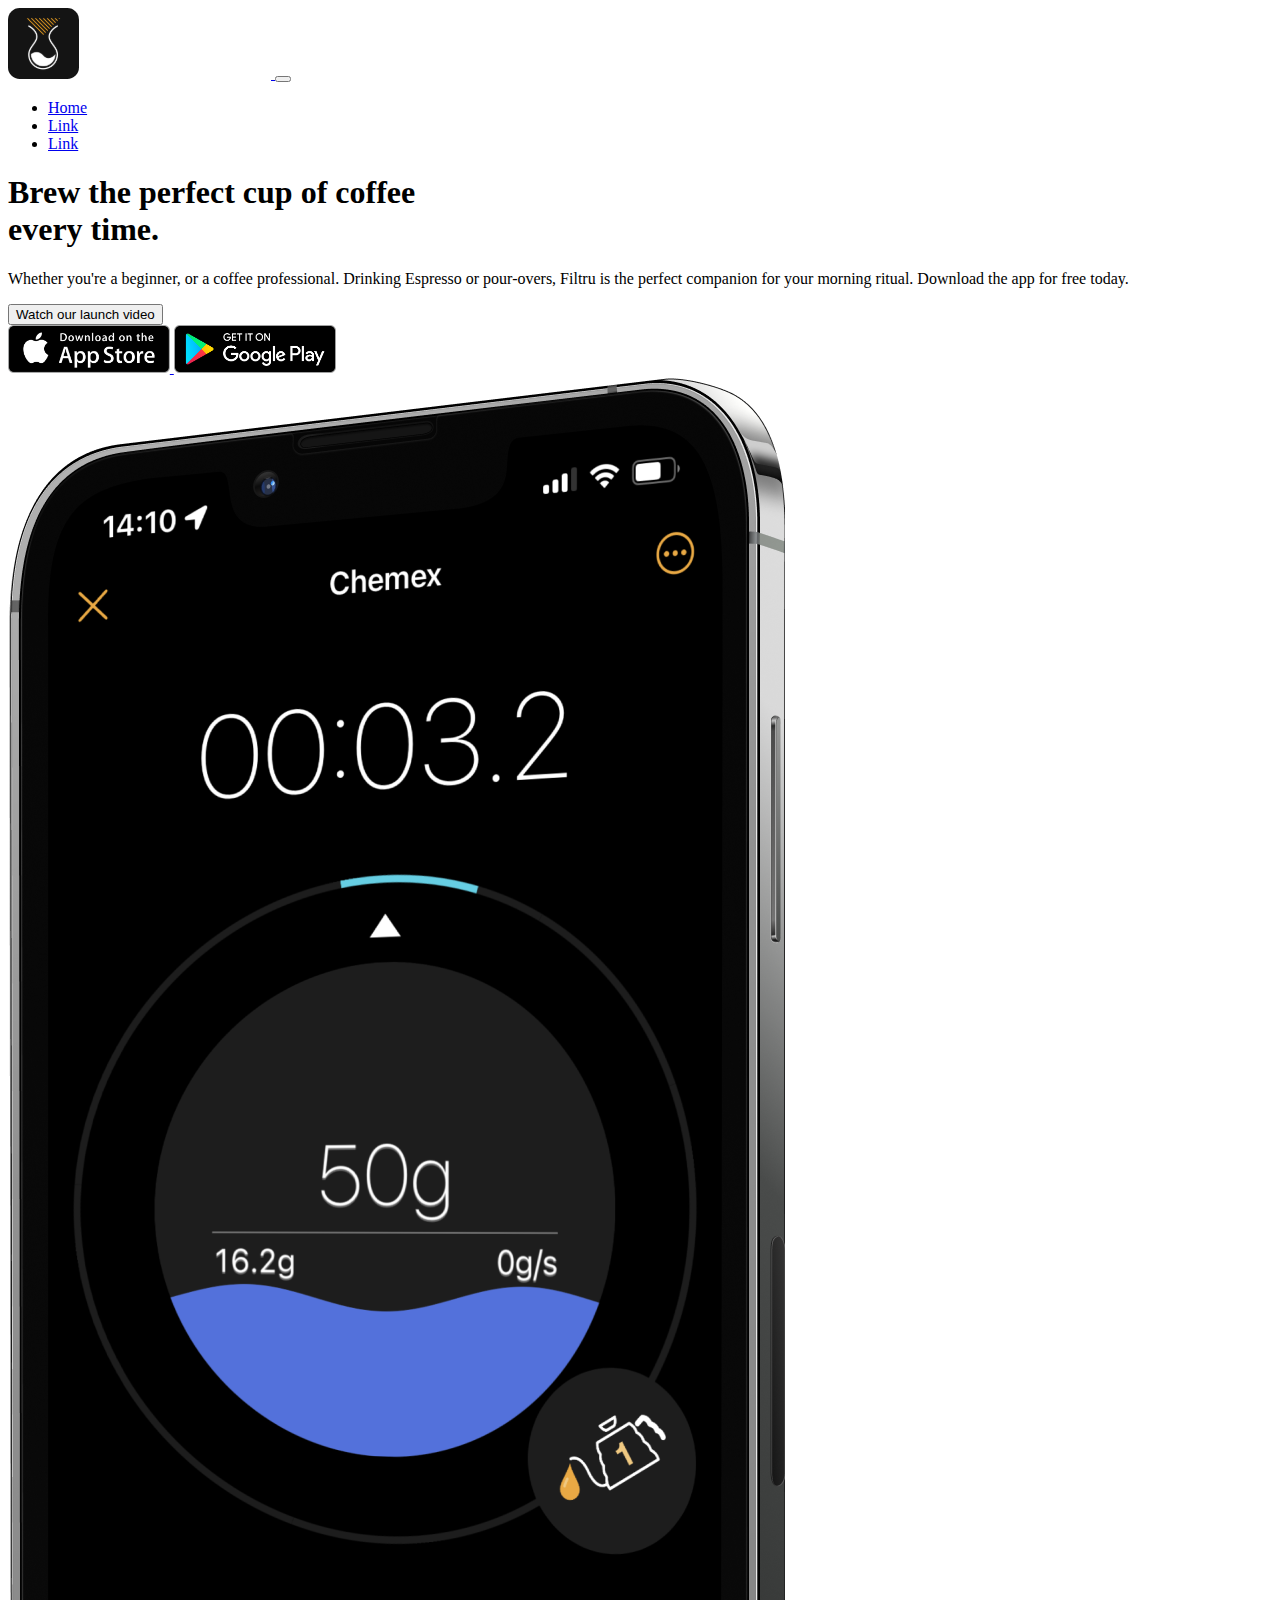
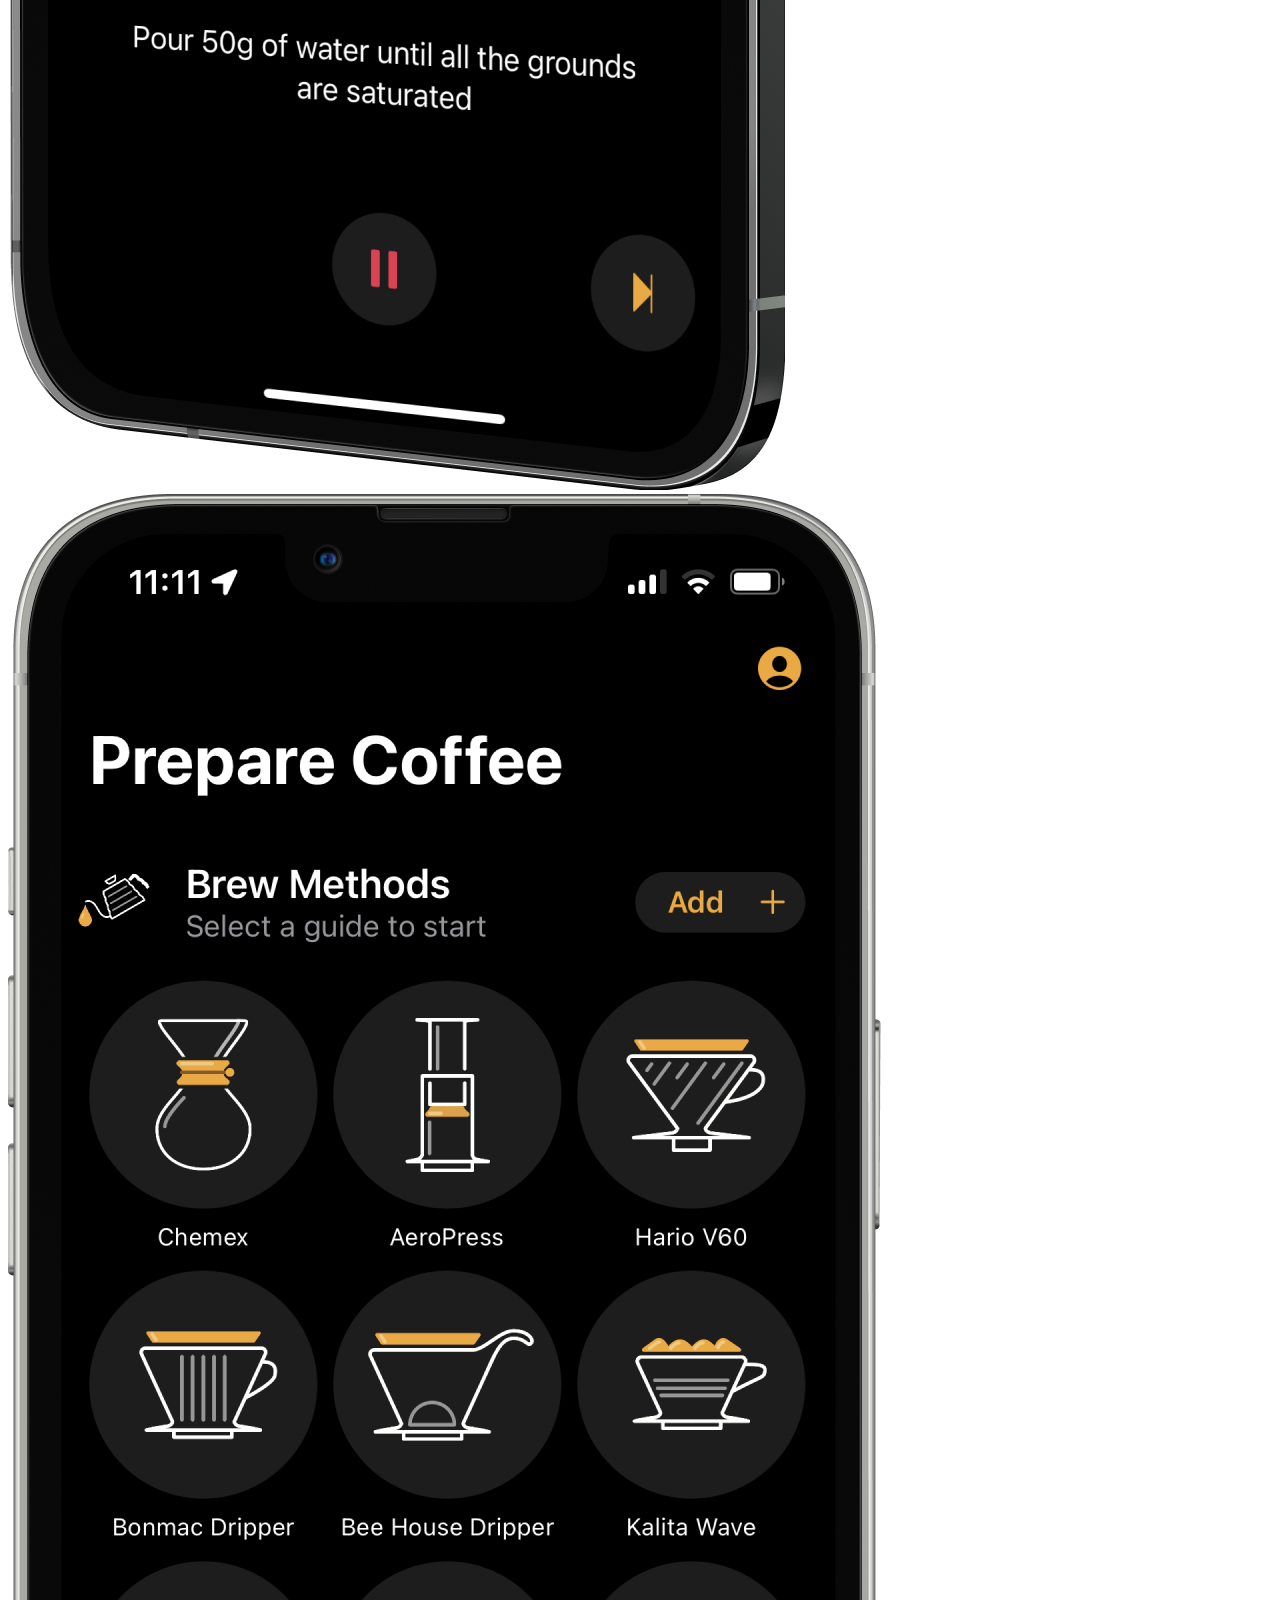
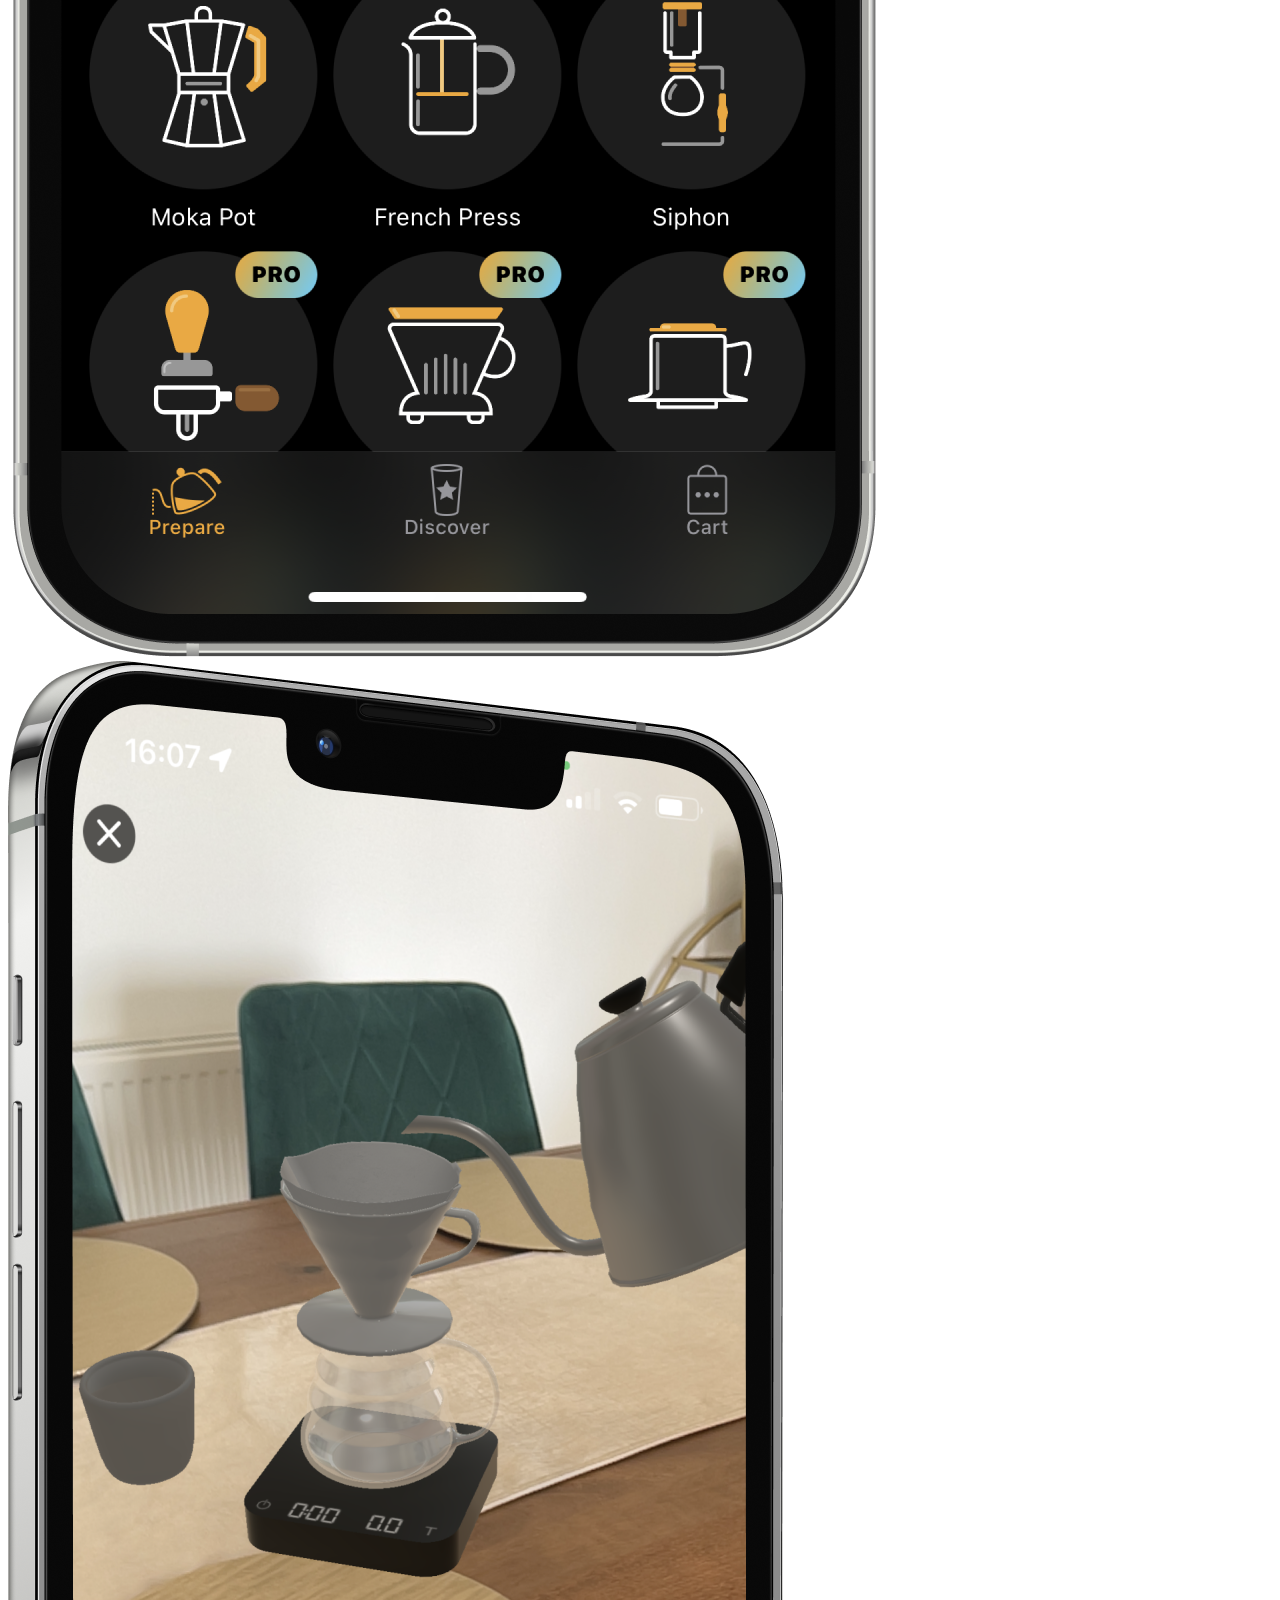
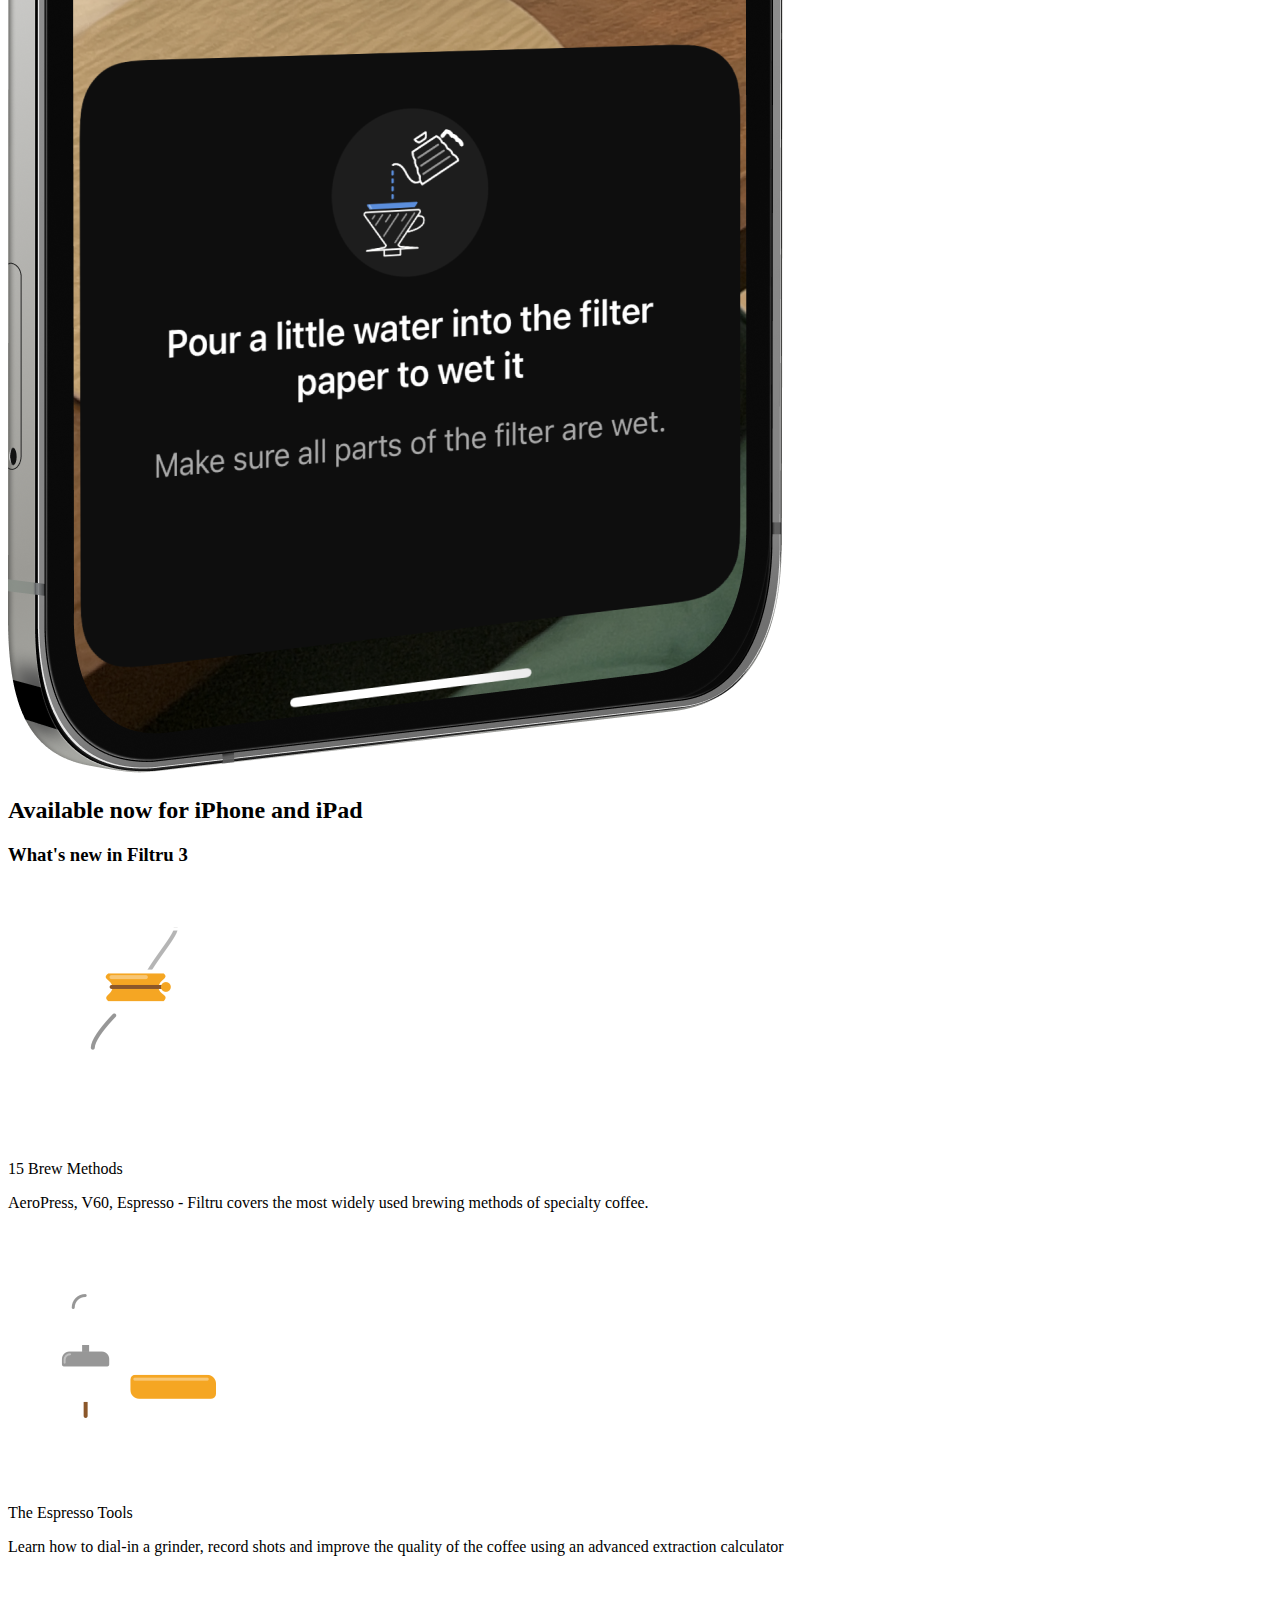
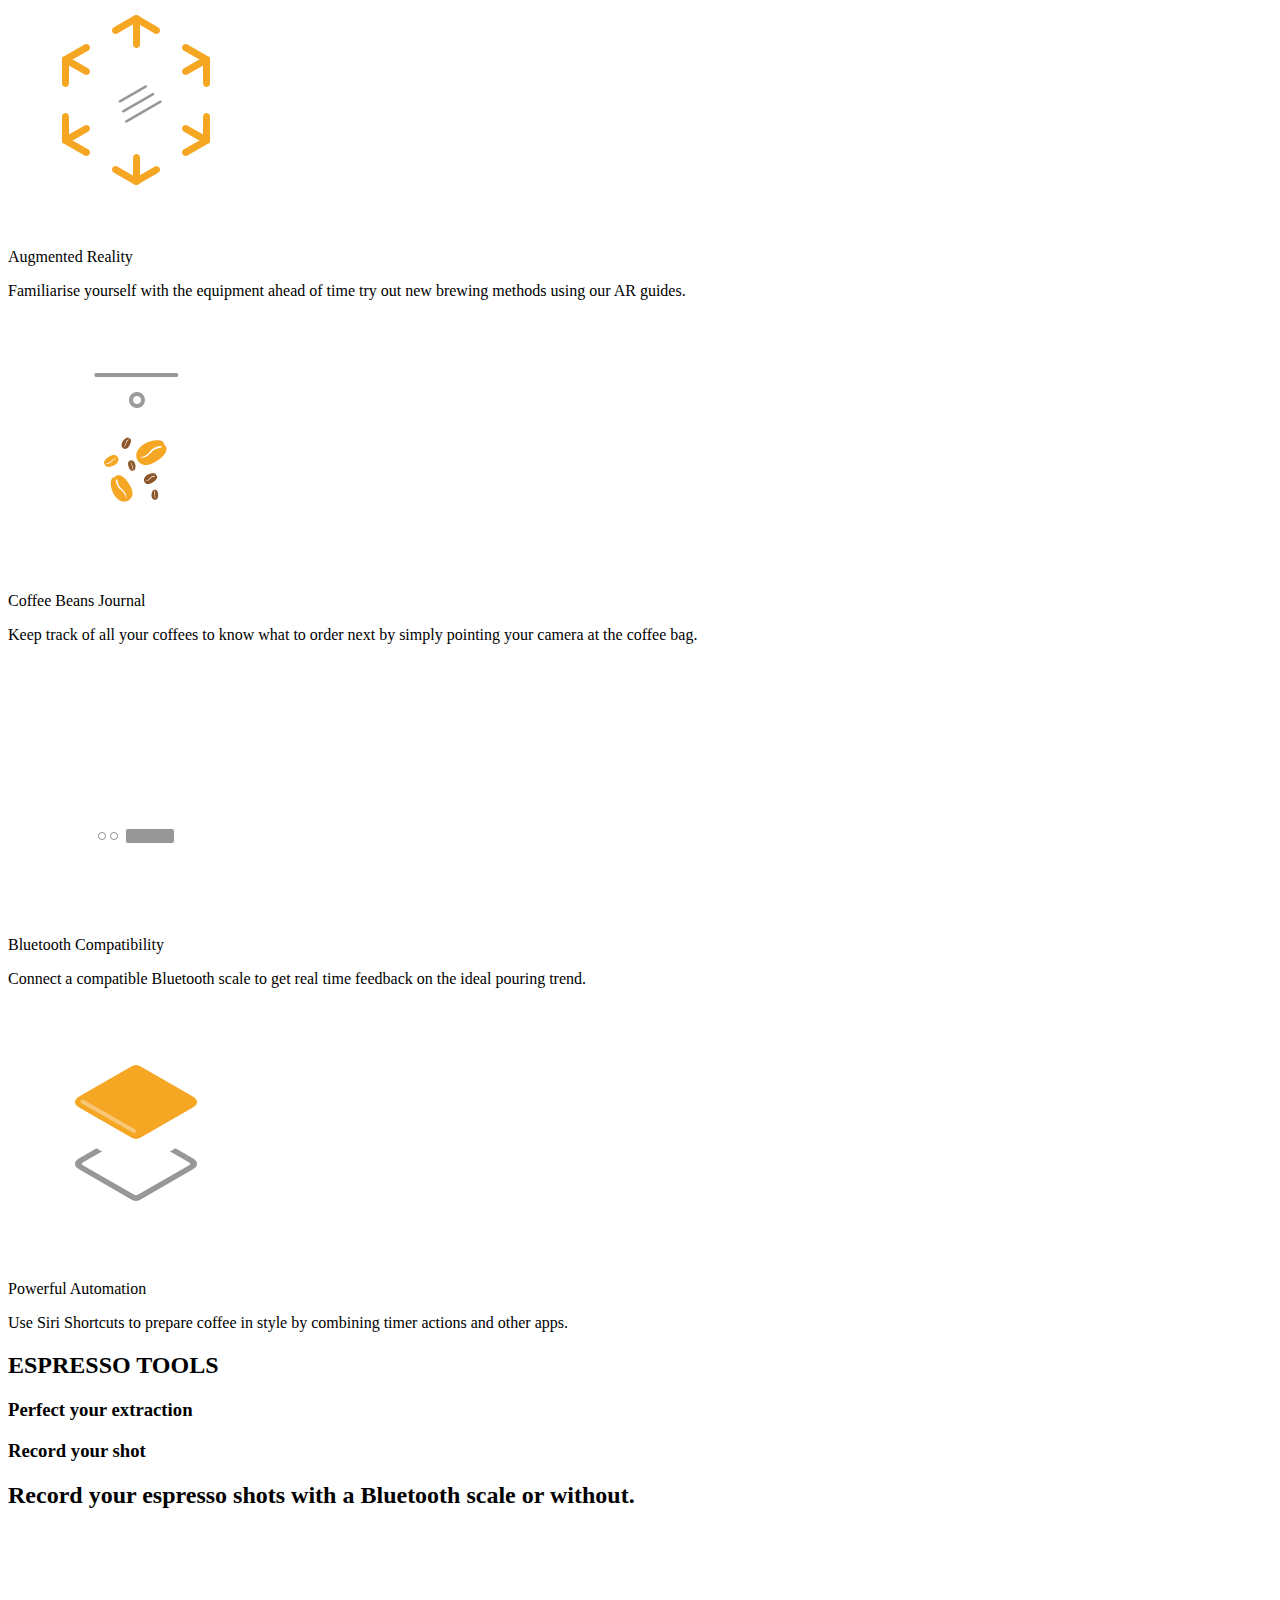
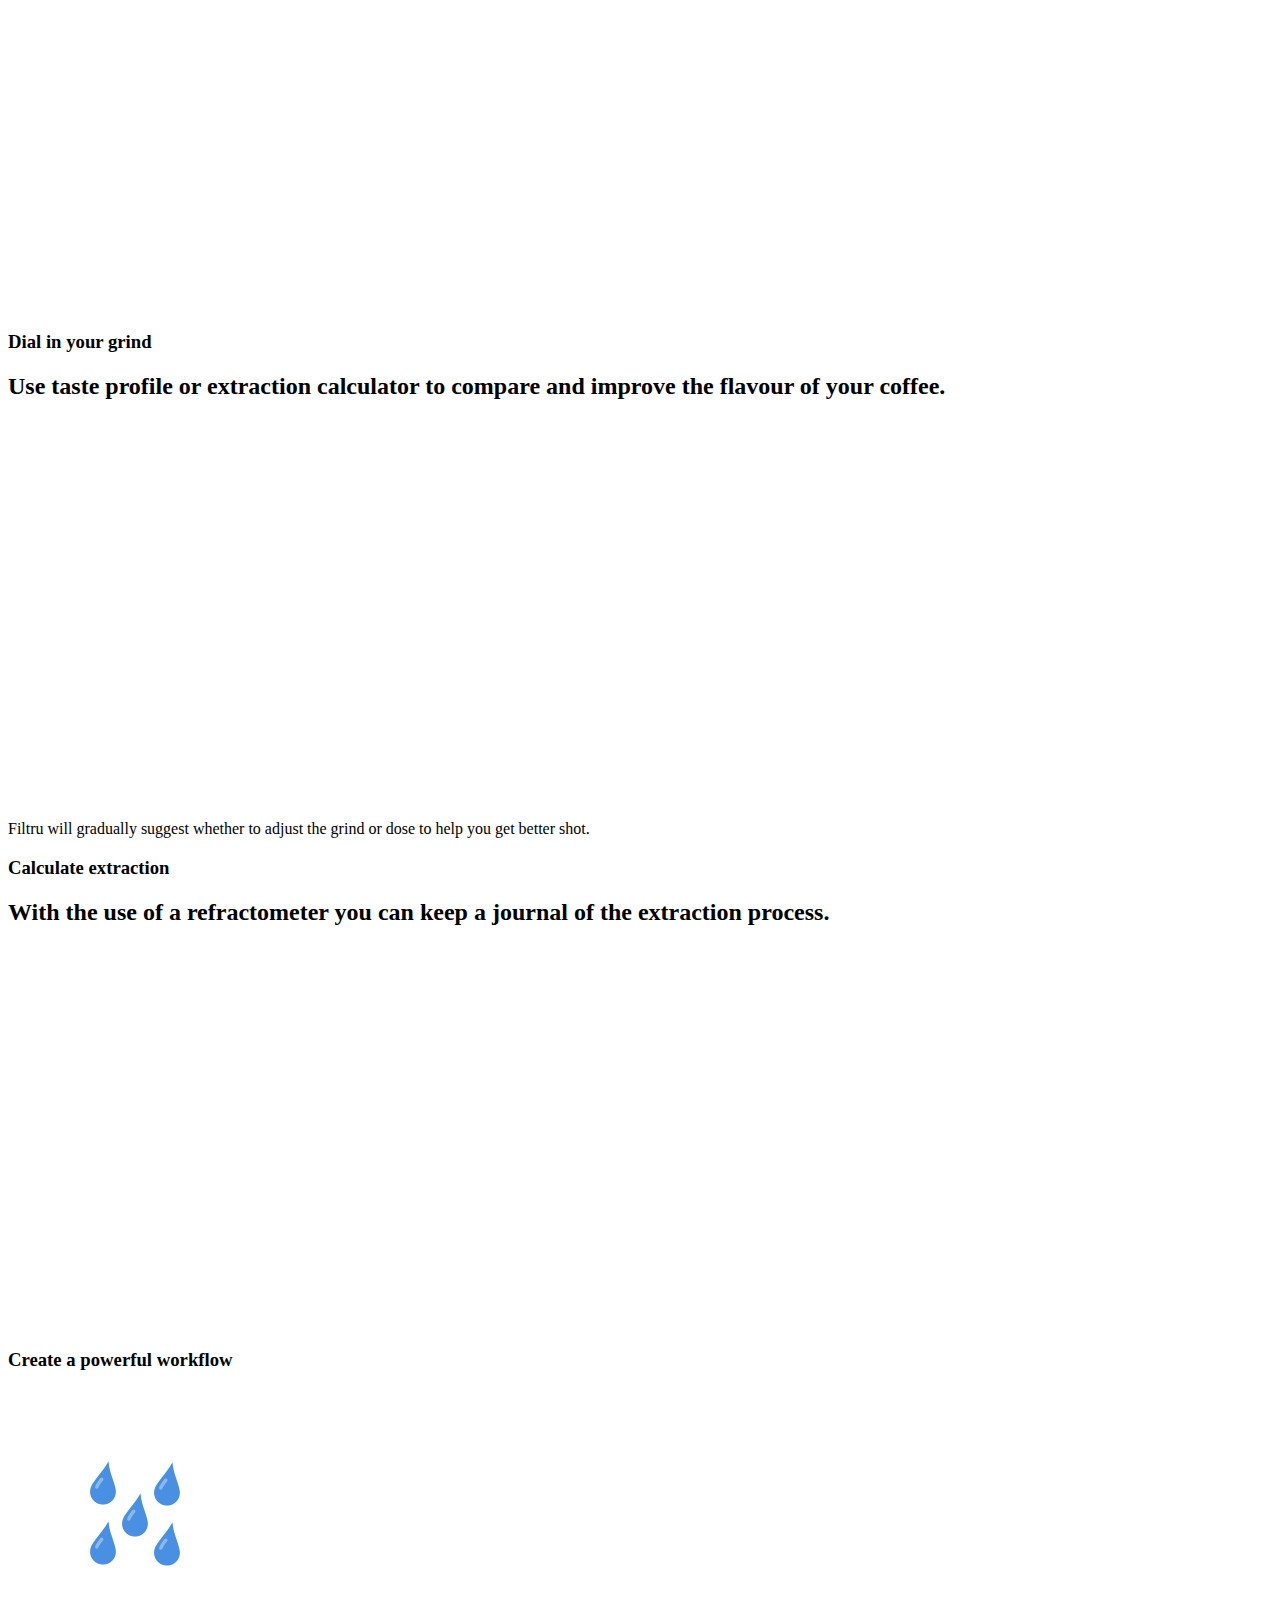
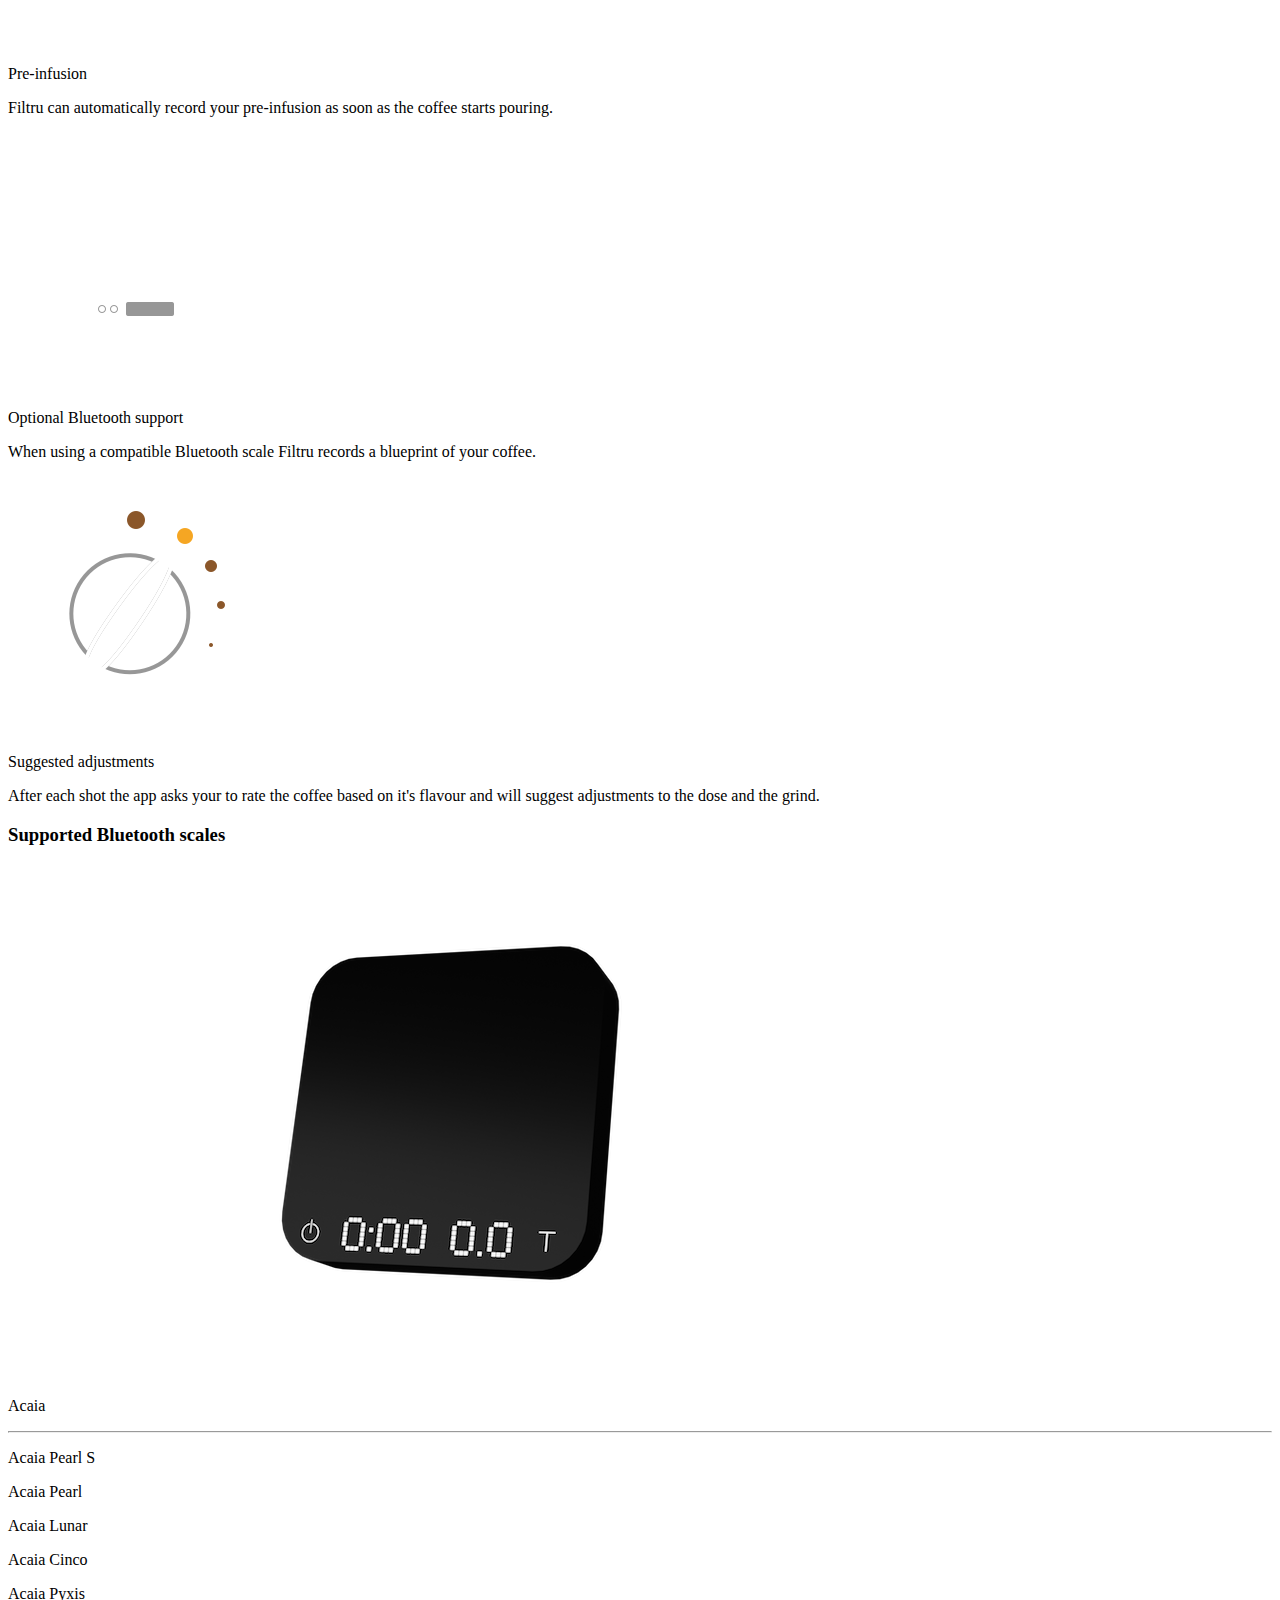
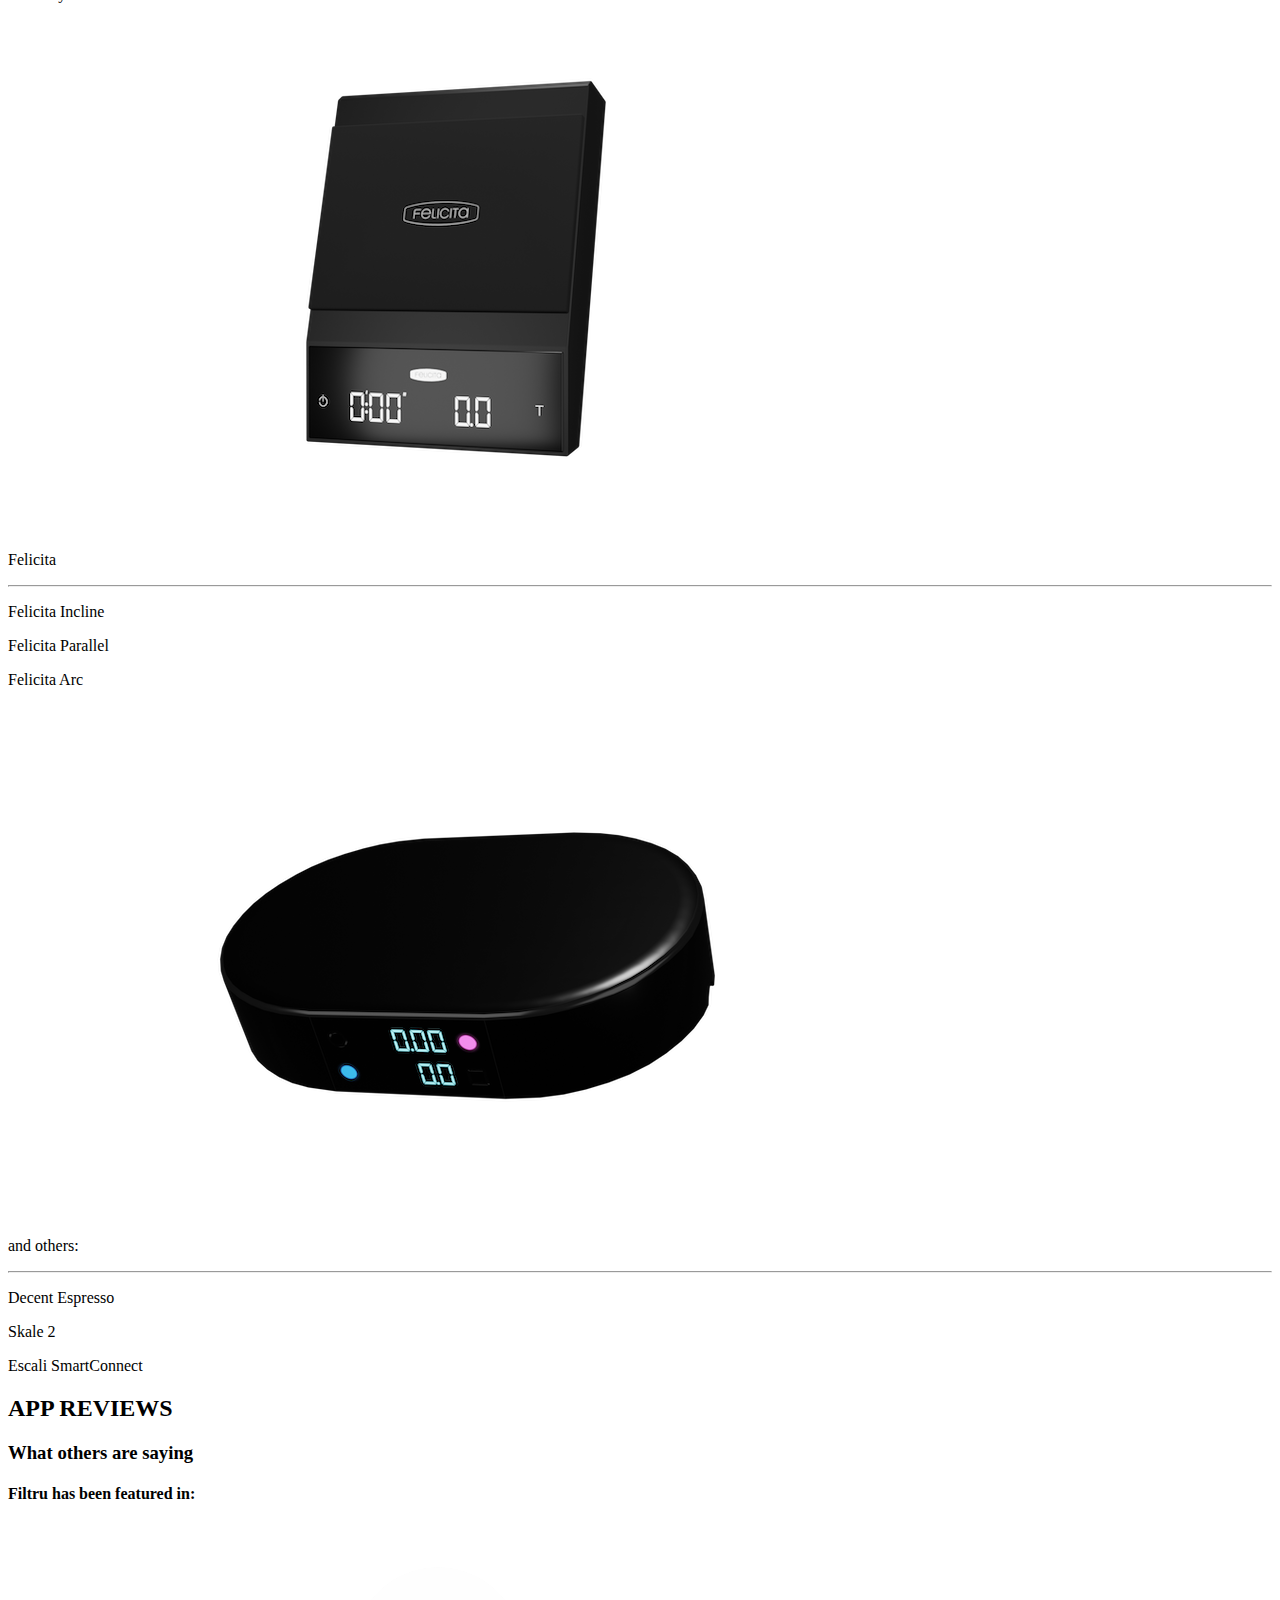
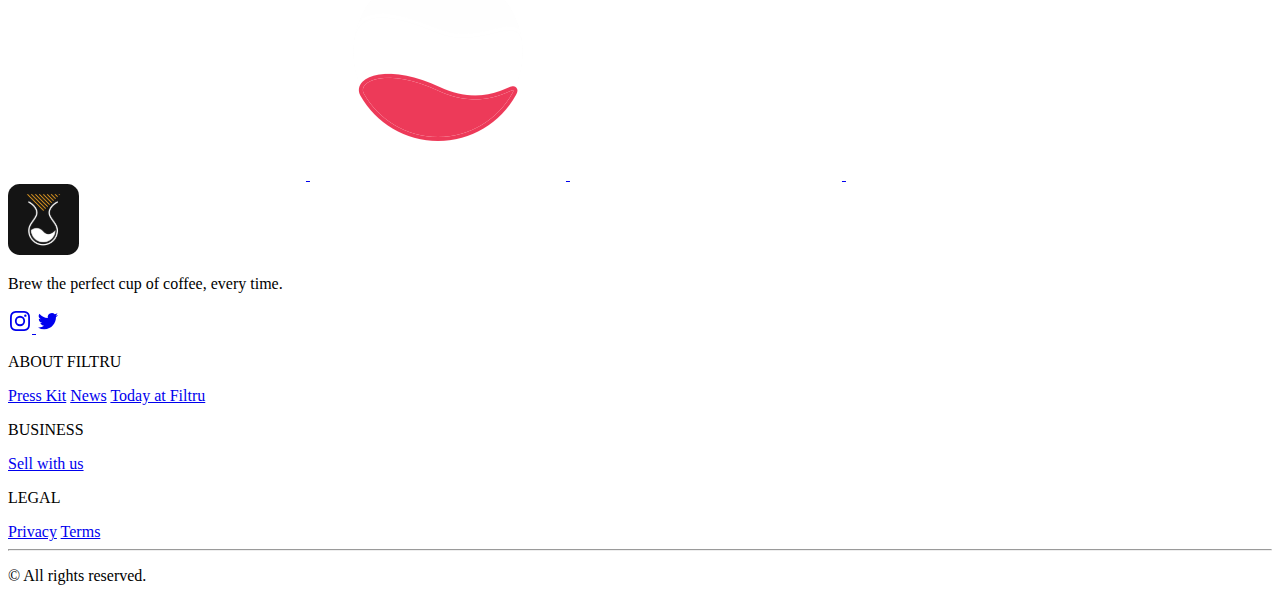
==== commit 9fc5f215: "Editare text" ====
--- a/index.html
+++ b/index.html
@@ -121,7 +121,7 @@
             </div>
             <div class="col-9">
               <div class="d-flex flex-column">
-                <p class="fs-5 fw-bold mb-1">Espresso Tools</p>
+                <p class="fs-5 fw-bold mb-1">The Espresso Tools</p>
                 <p class="fs-6 text-secondary">
                   Learn how to dial-in a grinder, record shots and improve the quality of the coffee
                   using an advanced extraction calculator
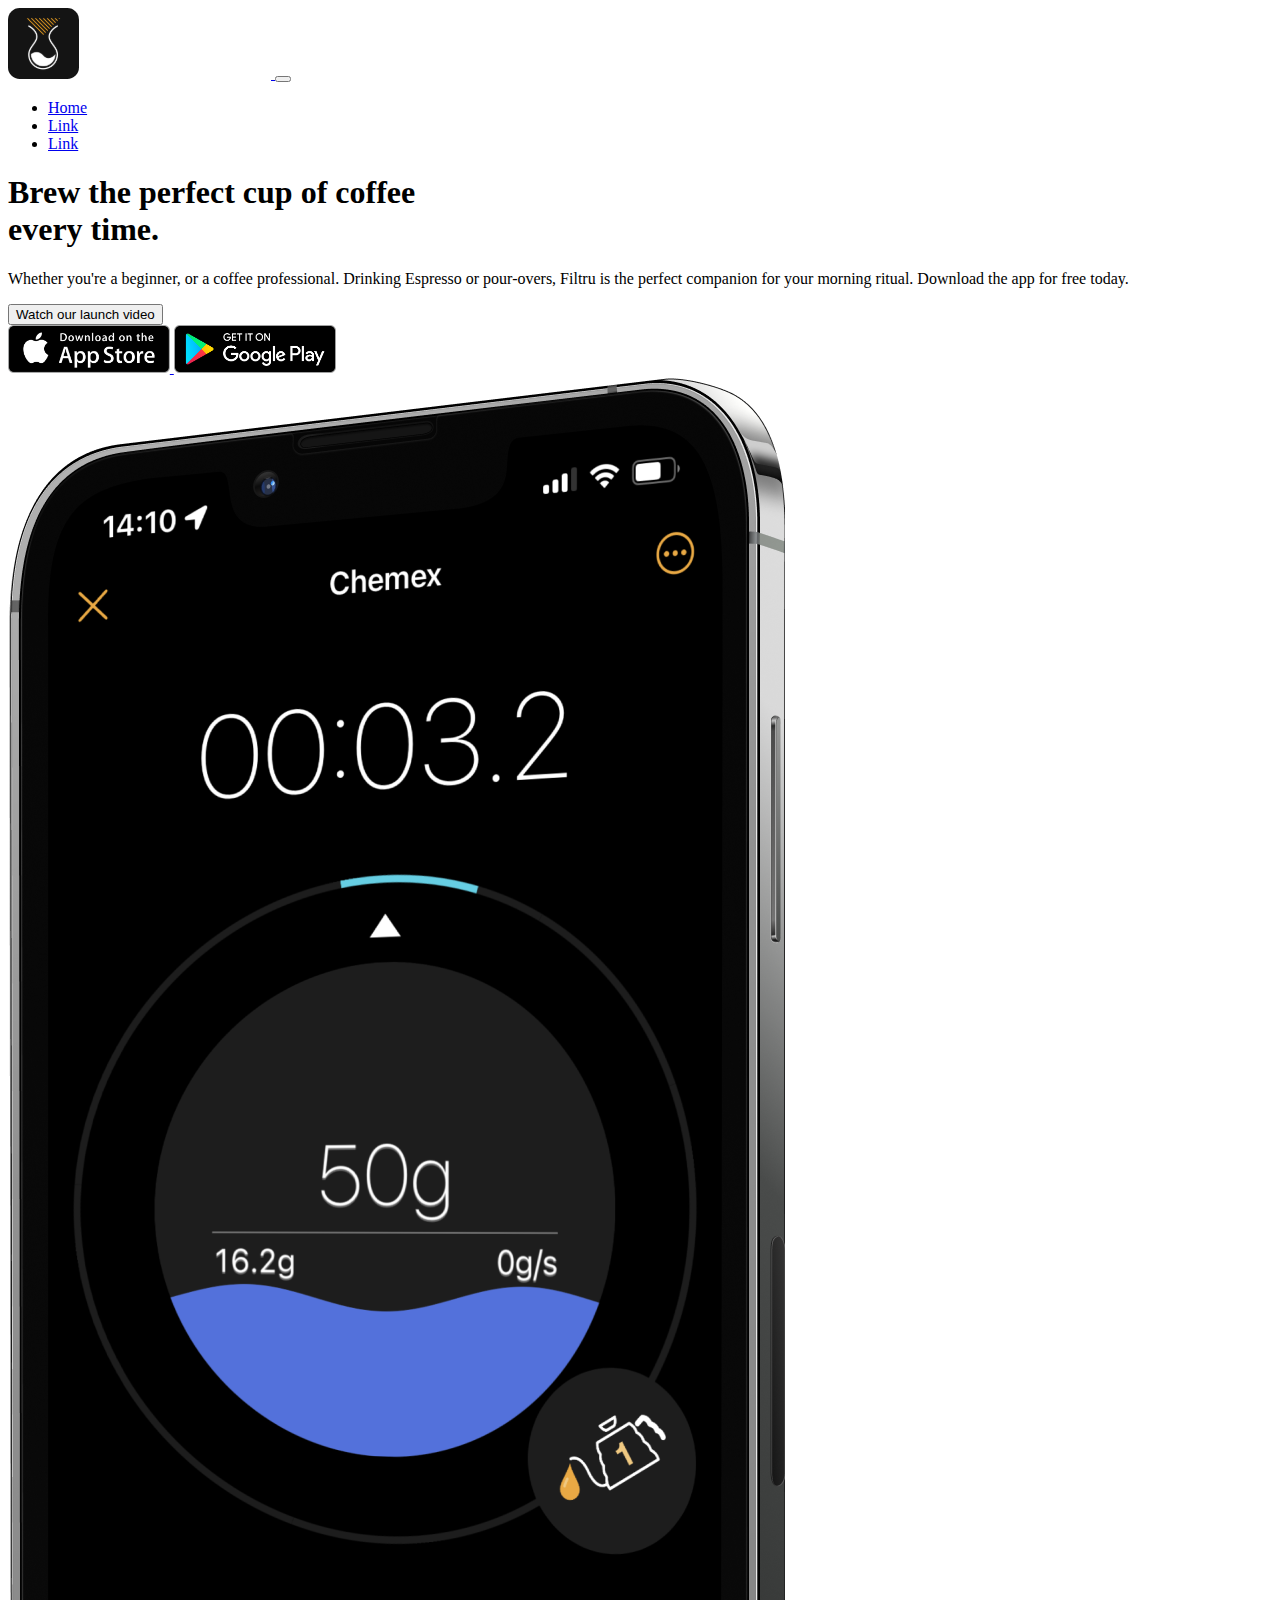
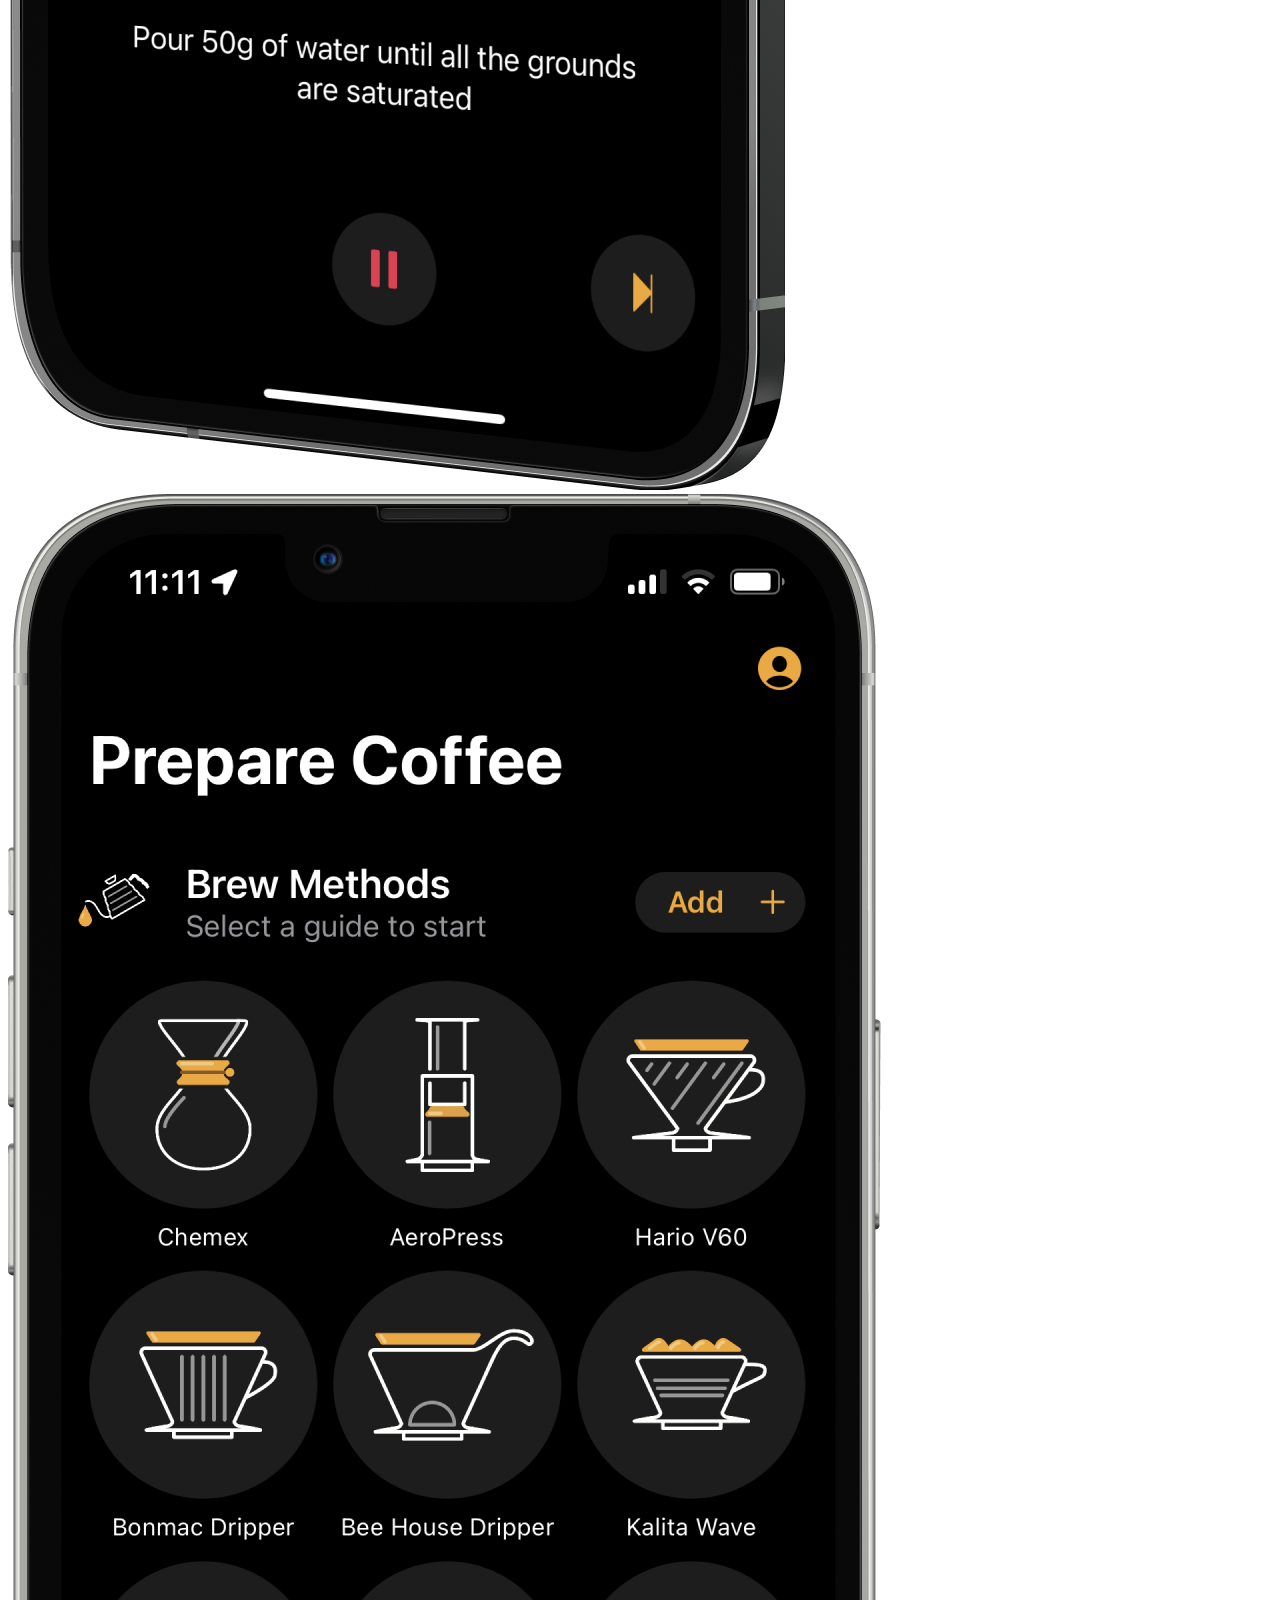
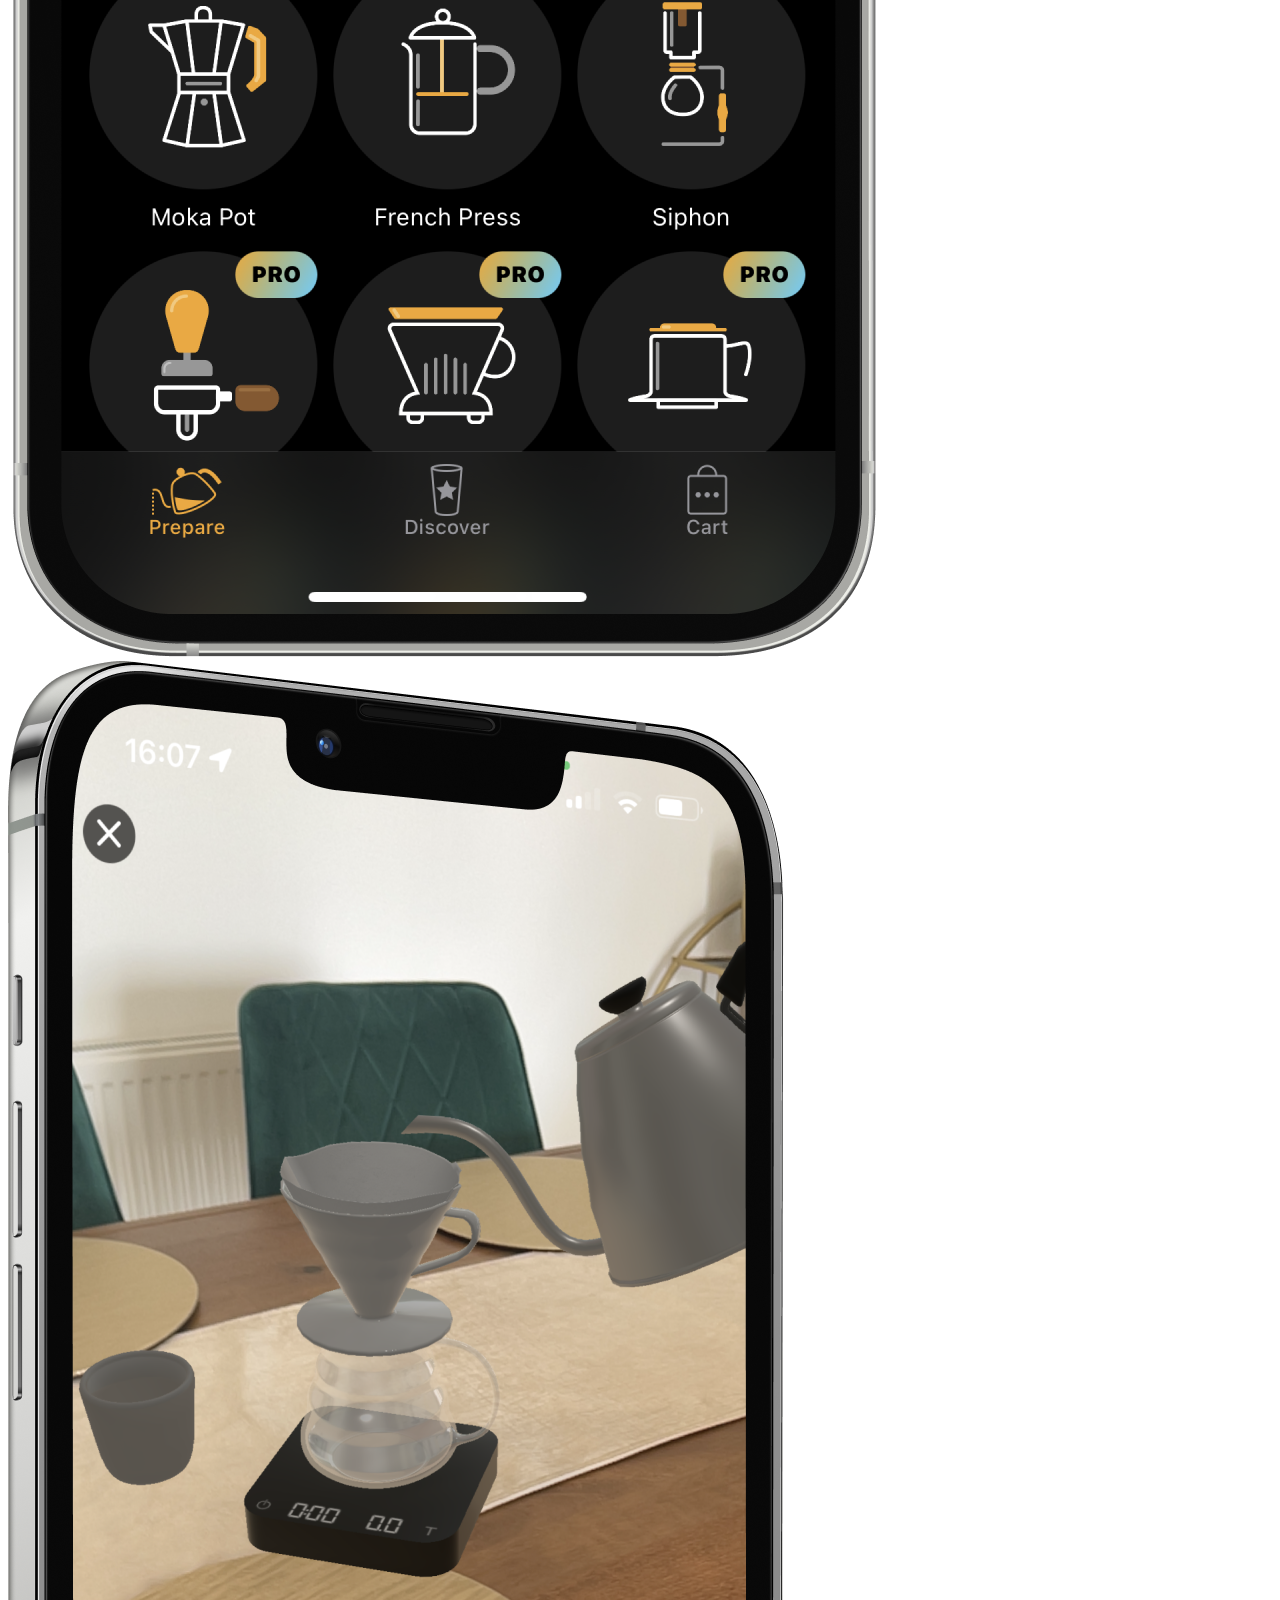
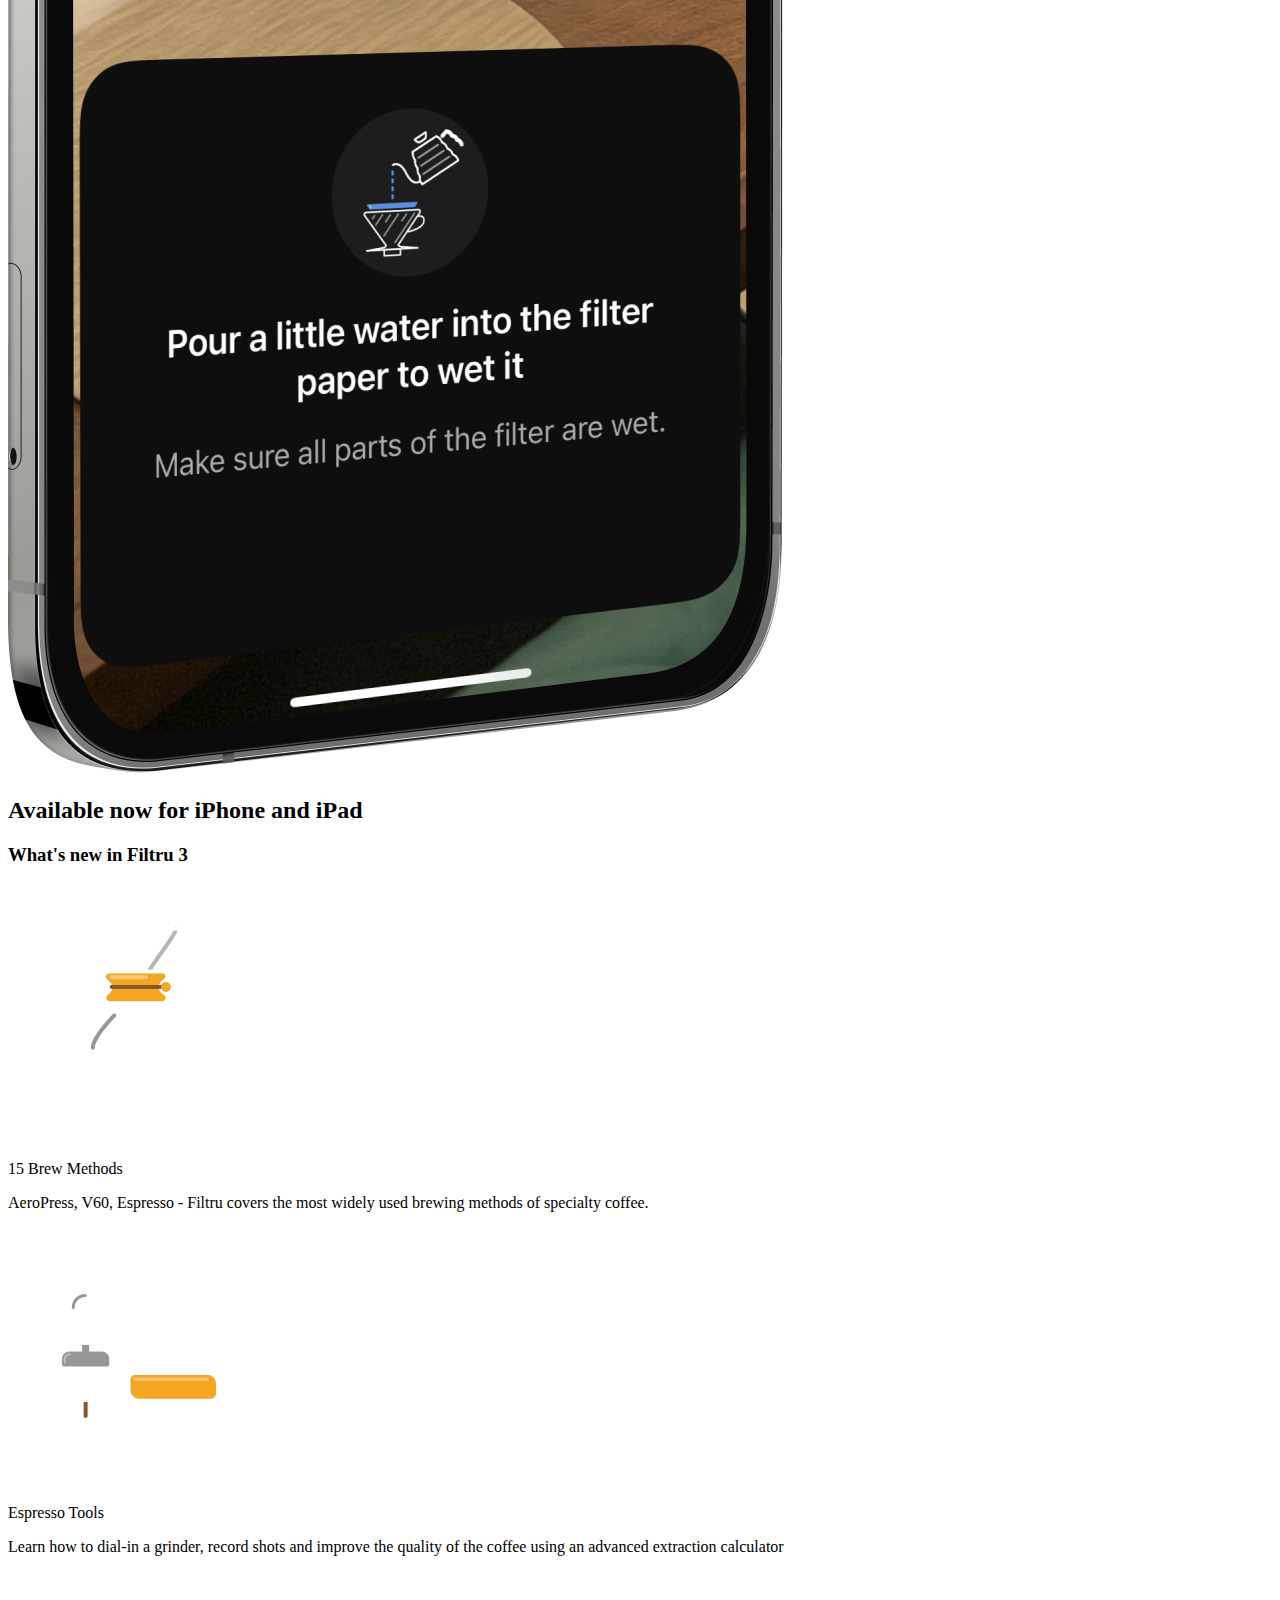
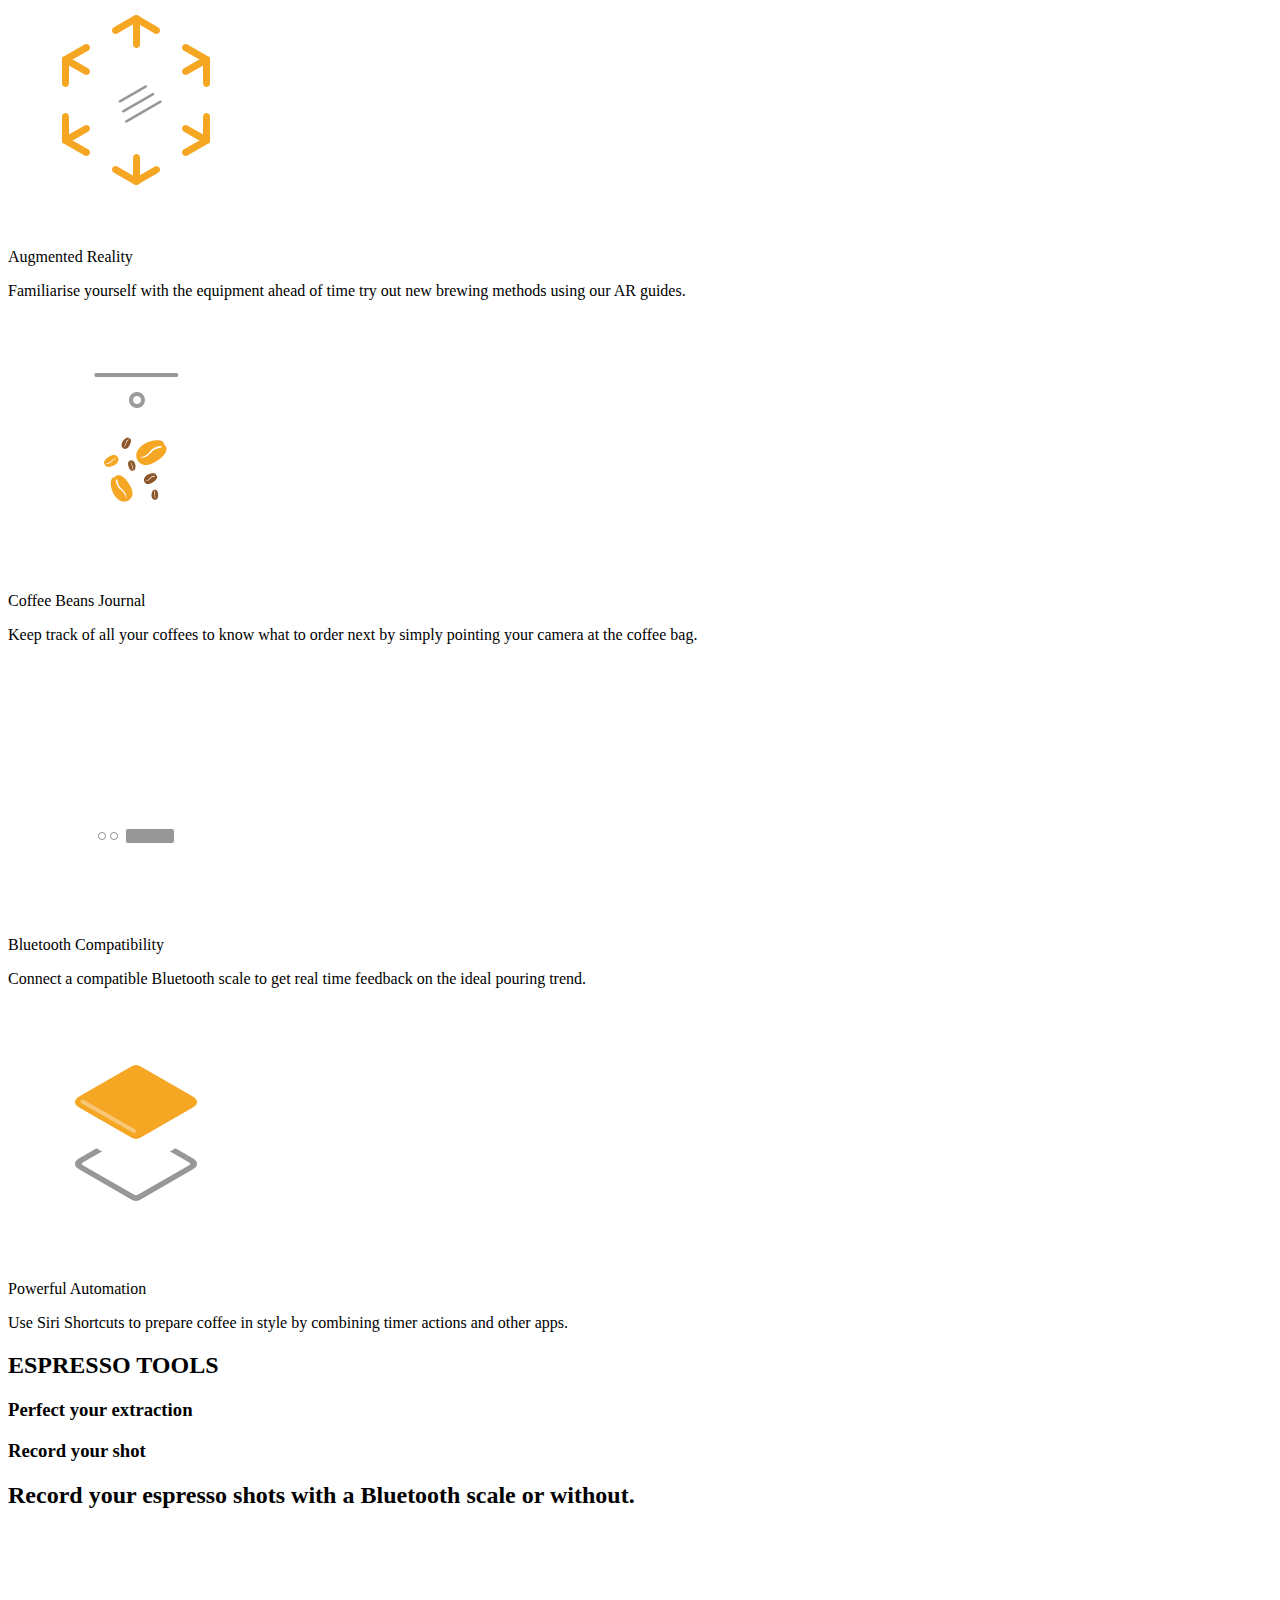
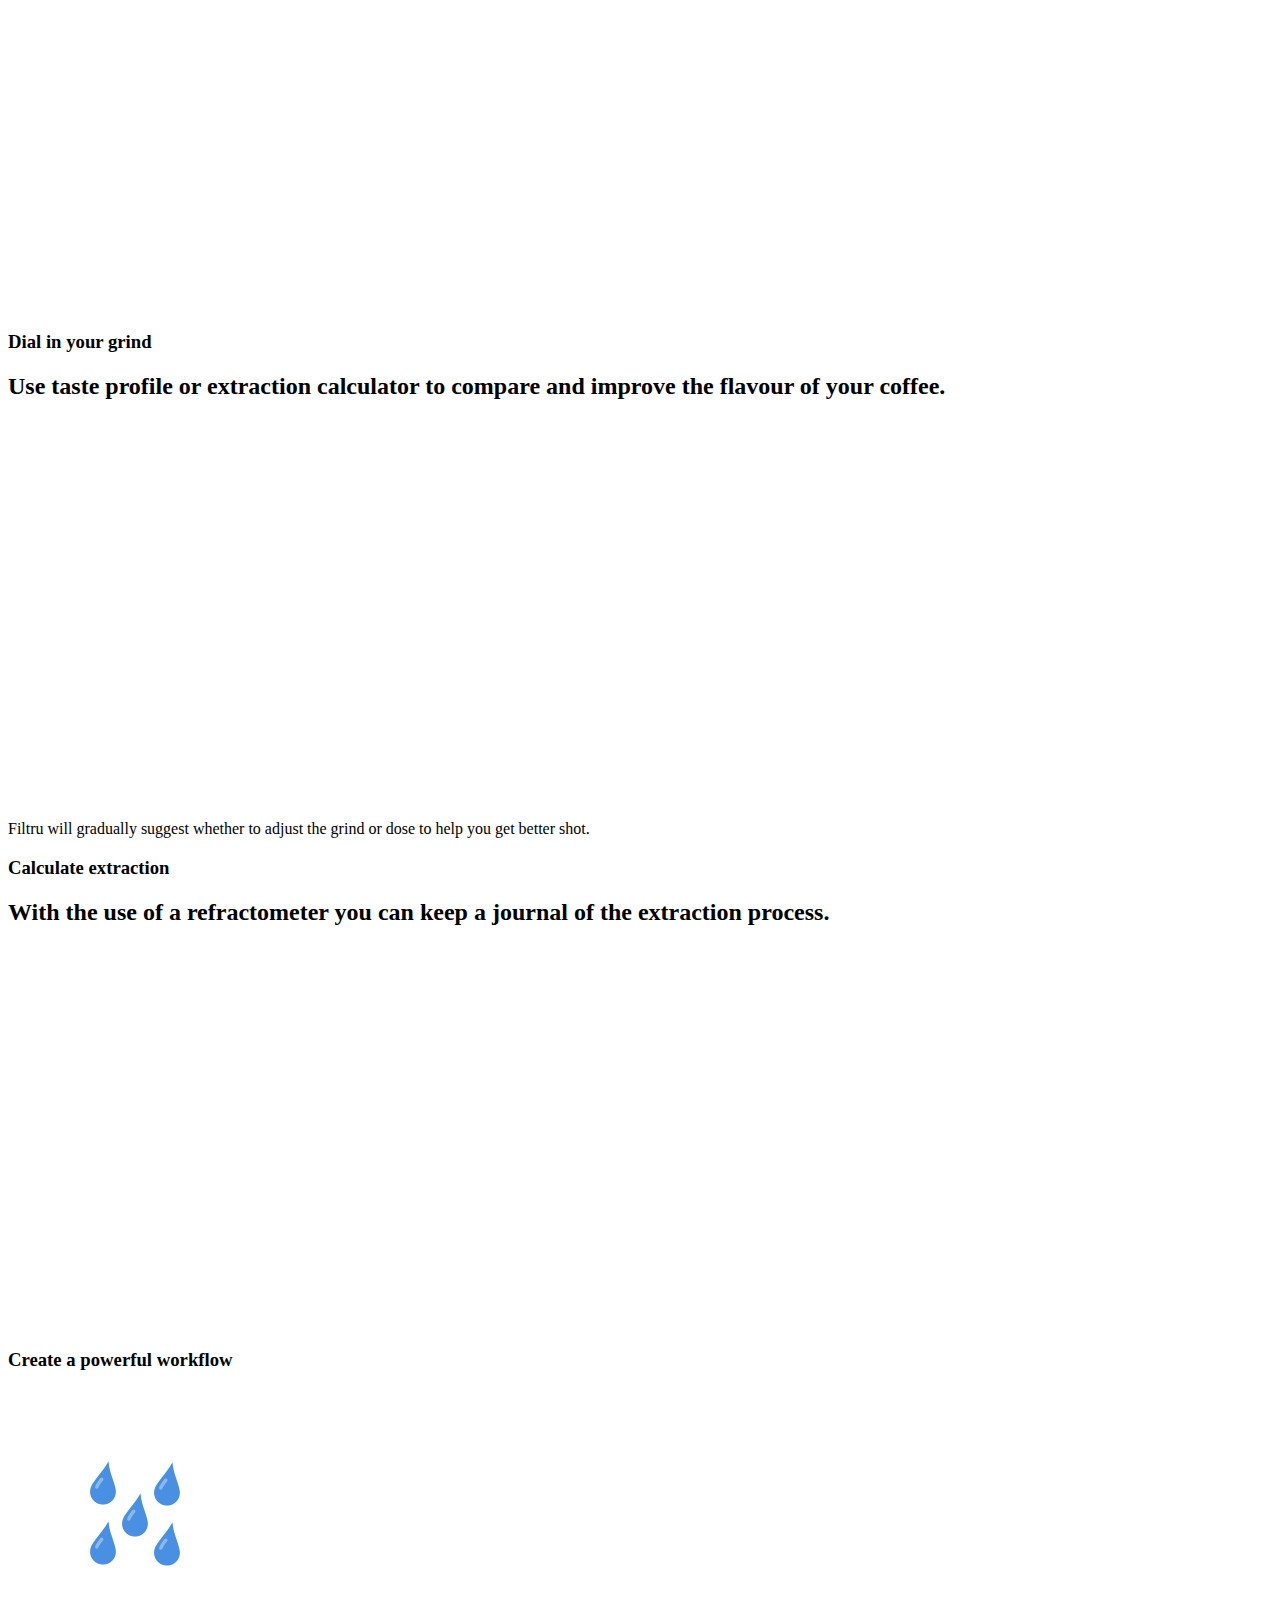
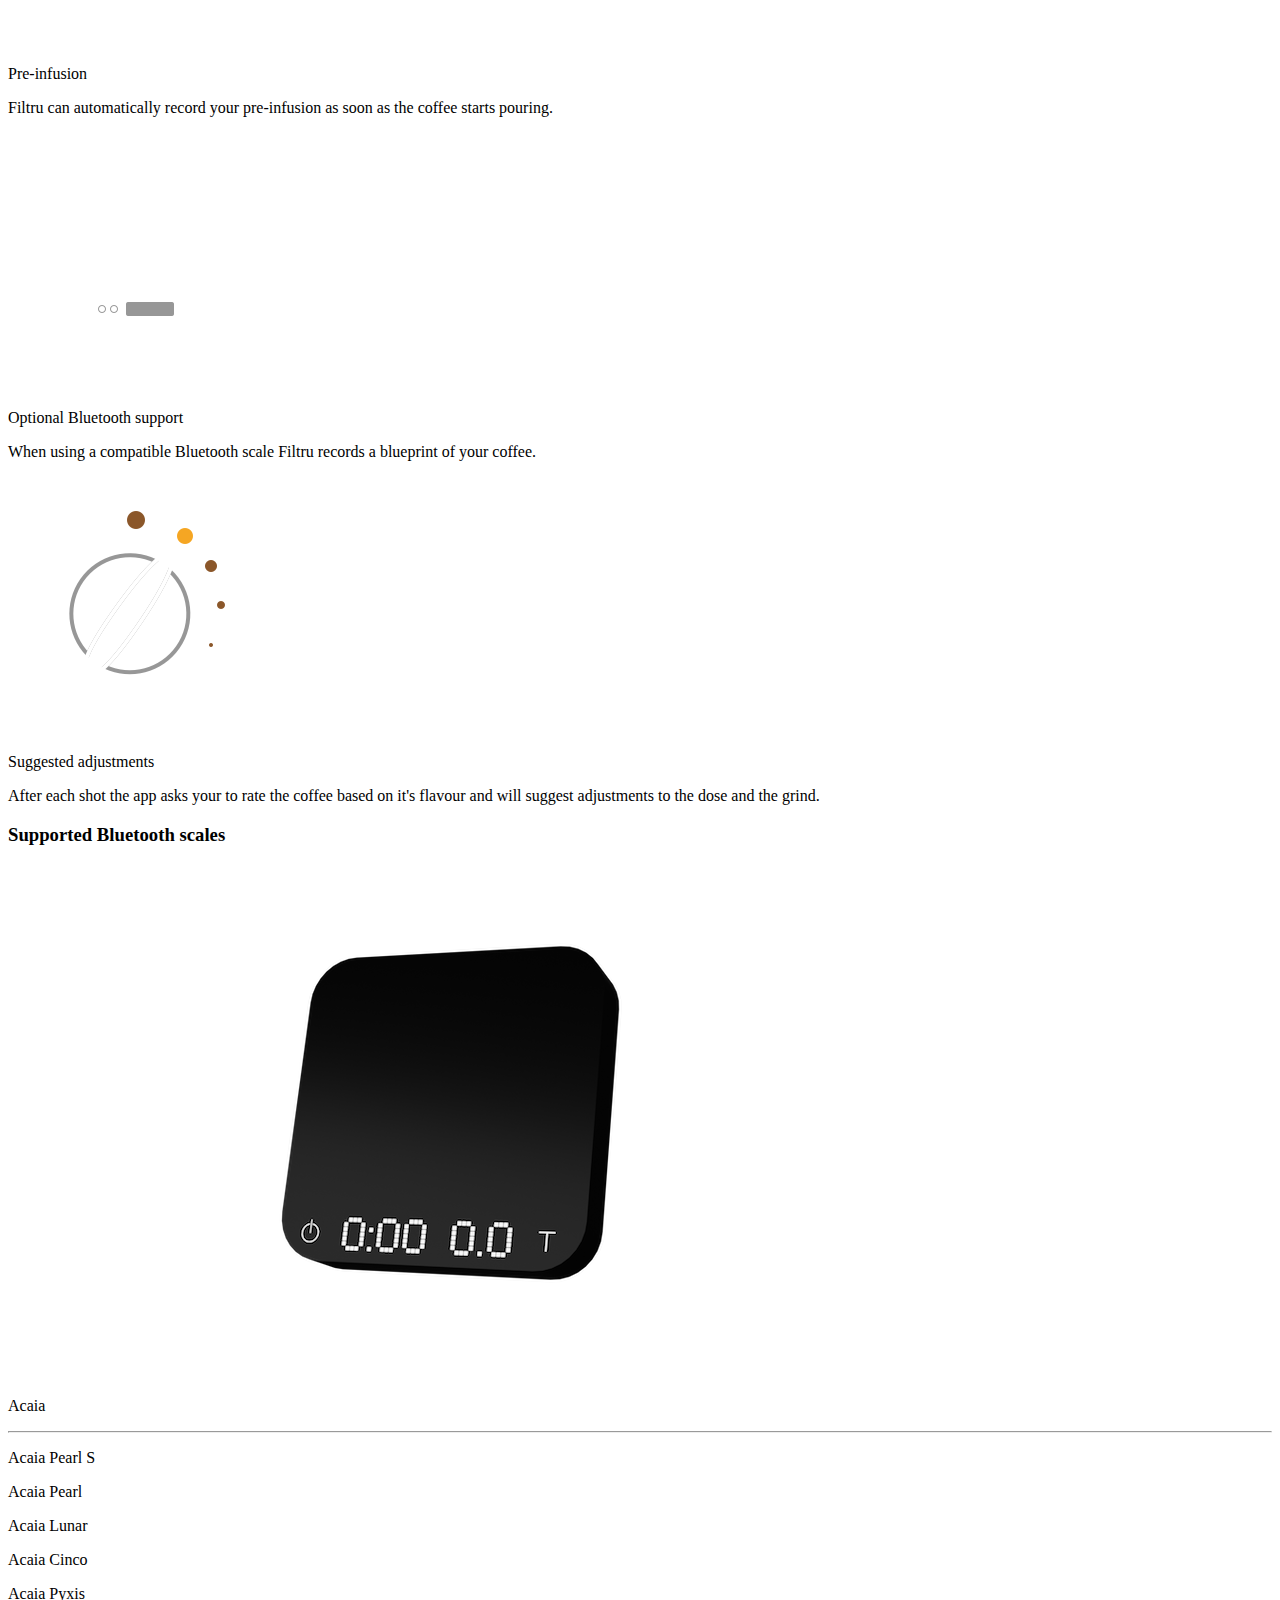
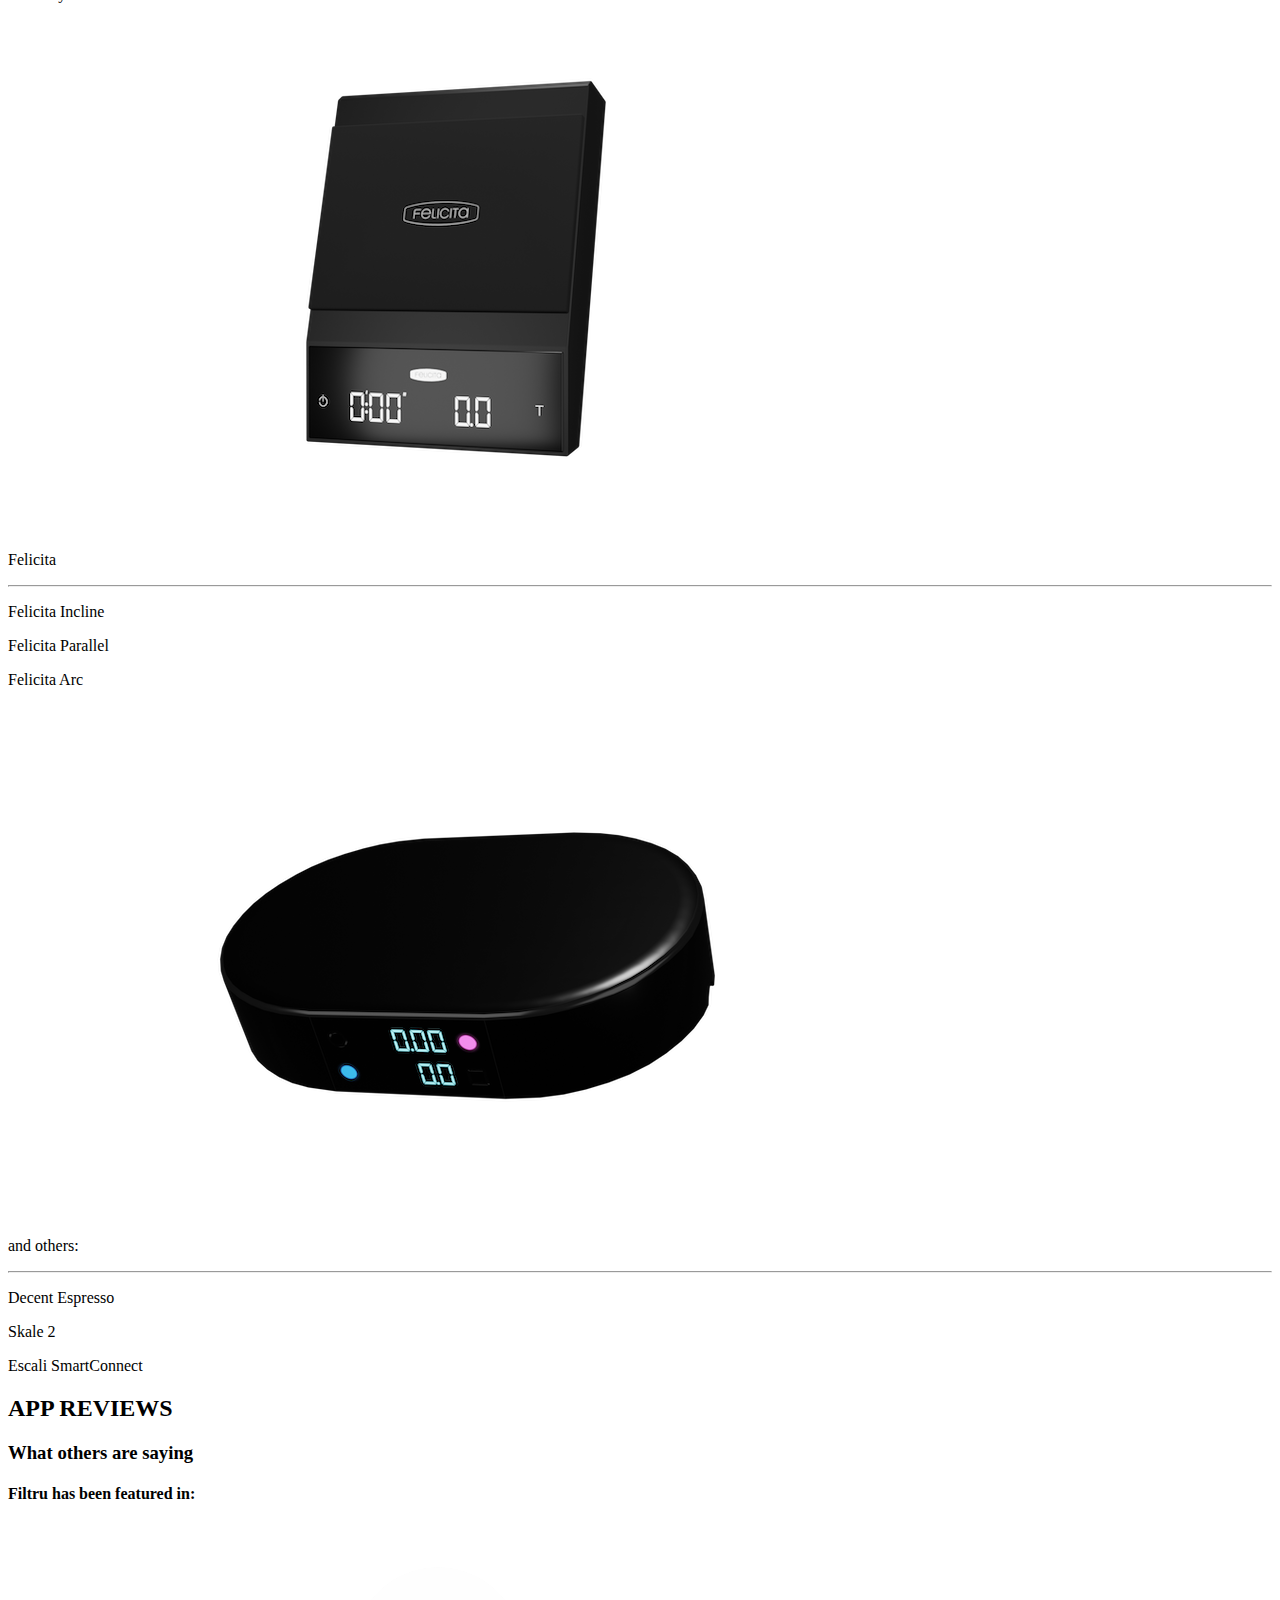
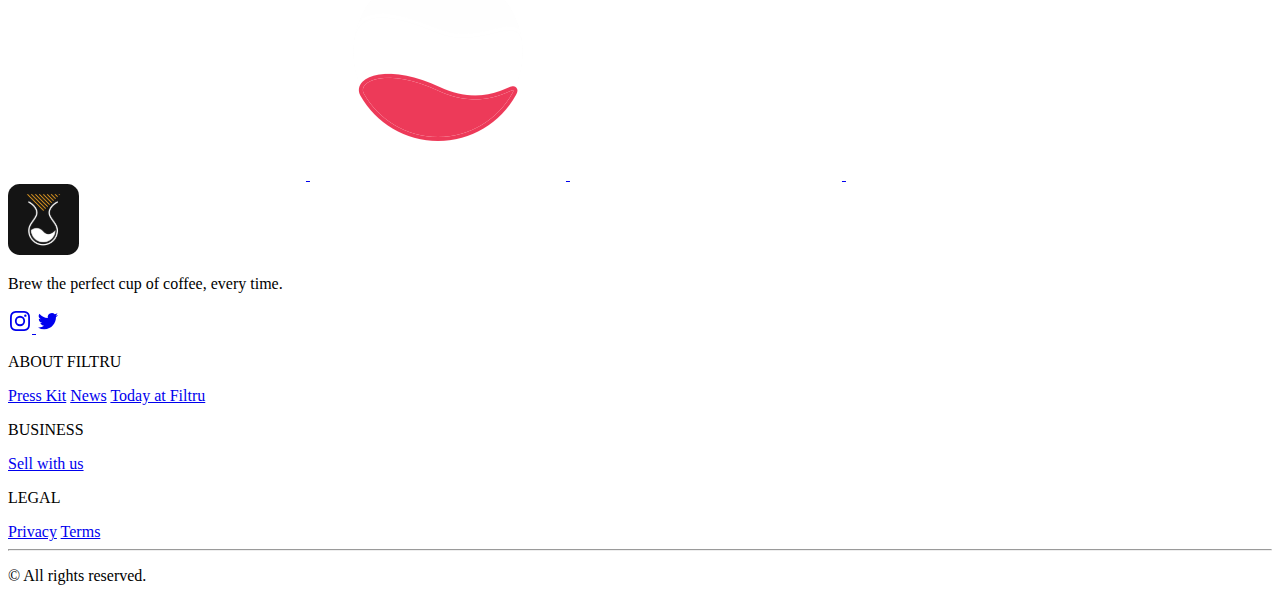
==== commit 5460df63: "mobile fix for footer assets." ====
--- a/index.html
+++ b/index.html
@@ -3,7 +3,7 @@
   <head>
     <meta charset="utf-8" />
     <meta name="viewport" content="width=device-width, initial-scale=1" />
-    <title>Bootstrap demo </title>
+    <title>Bootstrap demo</title>
     <link
       href="https://cdn.jsdelivr.net/npm/bootstrap@5.3.0-alpha3/dist/css/bootstrap.min.css"
       rel="stylesheet"
@@ -121,7 +121,7 @@
             </div>
             <div class="col-9">
               <div class="d-flex flex-column">
-                <p class="fs-5 fw-bold mb-1">The Espresso Tools</p>
+                <p class="fs-5 fw-bold mb-1">Espresso Tools</p>
                 <p class="fs-6 text-secondary">
                   Learn how to dial-in a grinder, record shots and improve the quality of the coffee
                   using an advanced extraction calculator
@@ -356,17 +356,17 @@
         </h3>
         <h4 class="fs-5 fw-bold">Filtru has been featured in:</h4>
 
-        <div class="d-flex flex-row w-100 py-3">
-          <a href="/" class="w-25 d-flex">
+        <div class="d-flex align-items-center flex-row w-100 py-3">
+          <a href="/" class="w-25 d-flex h-100">
             <img src="./assets/images/time.svg" alt="" class="img-fluid" />
           </a>
-          <a href="/" class="w-25 d-flex">
+          <a href="/" class="w-25 d-flex h-100">
             <img src="./assets/images/Target-Weight.png" alt="" class="img-fluid" />
           </a>
-          <a href="/" class="w-25 d-flex">
+          <a href="/" class="w-25 d-flex h-100">
             <img src="./assets/images/caffeine-mag.png" alt="" class="img-fluid" />
           </a>
-          <a href="/" class="w-25 d-flex">
+          <a href="/" class="w-25 d-flex h-100">
             <img src="./assets/images/app-store.svg" alt="" class="img-fluid" />
           </a>
         </div>
